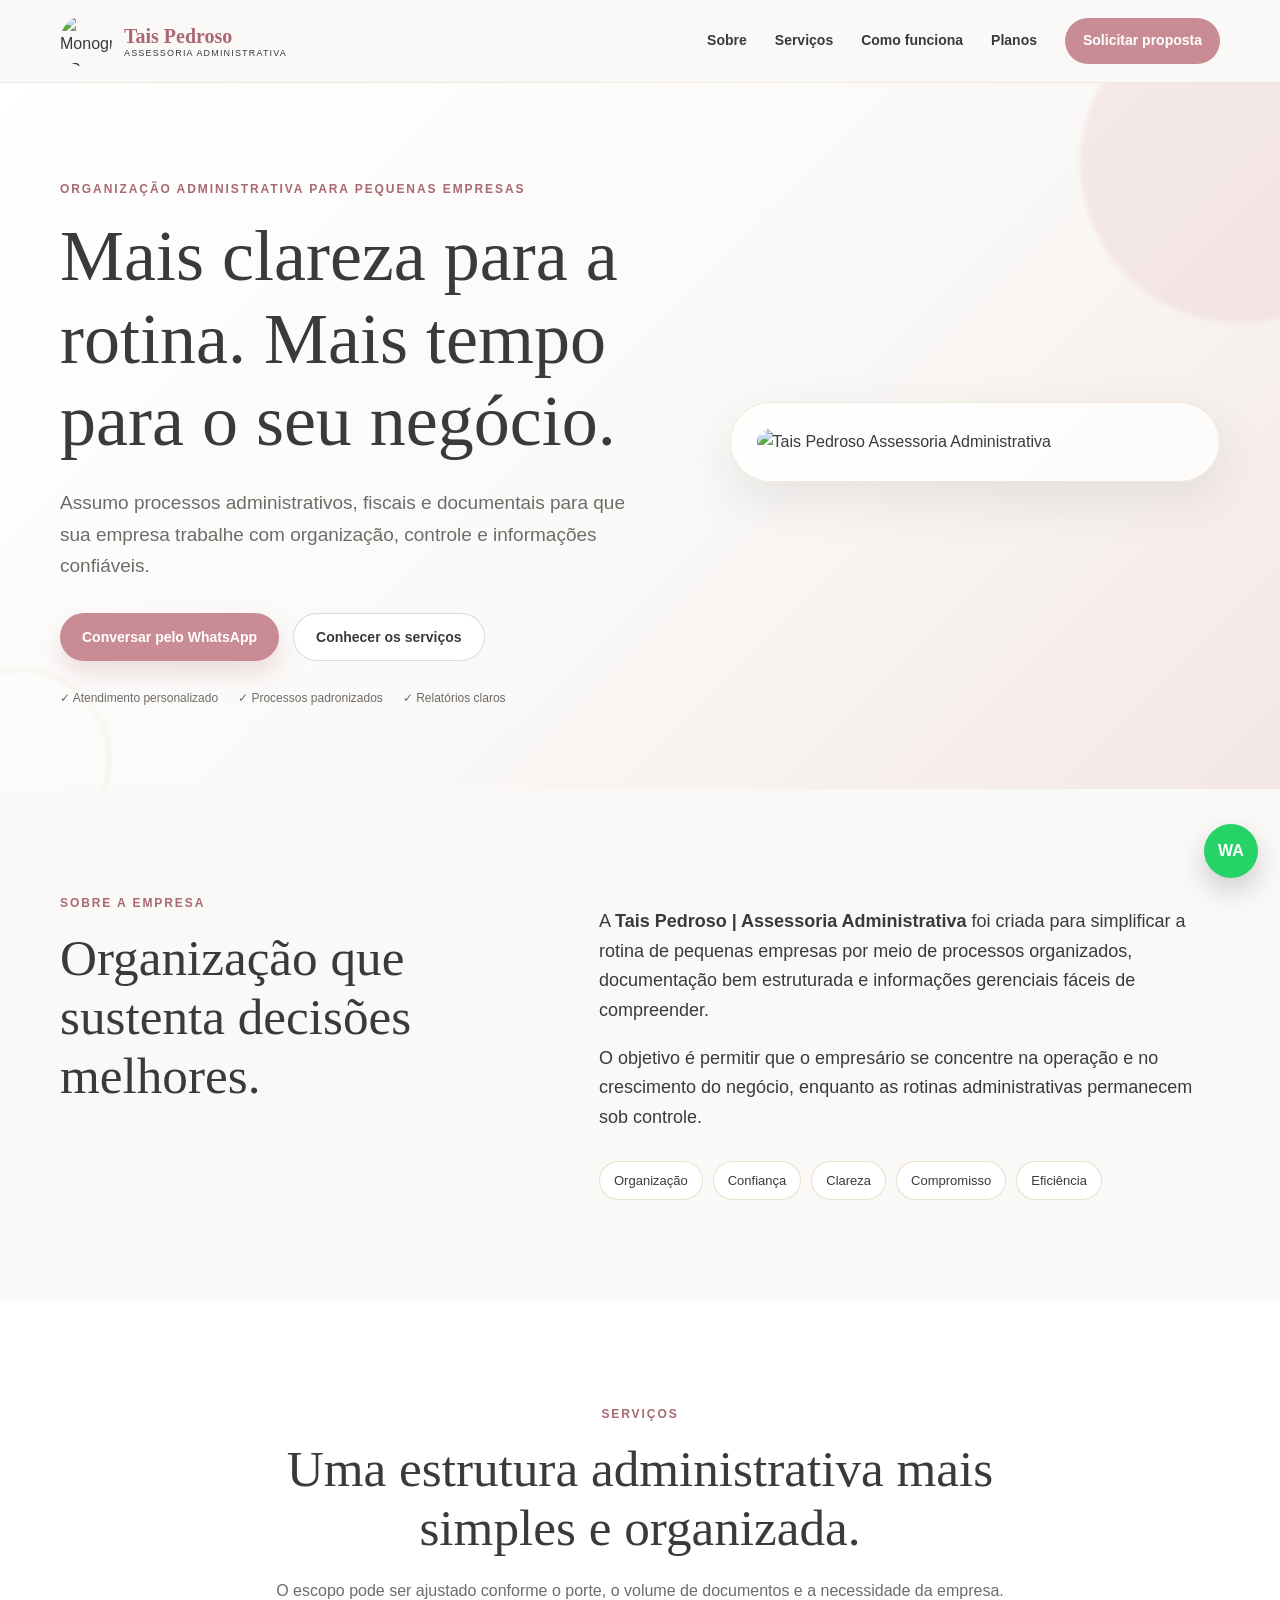
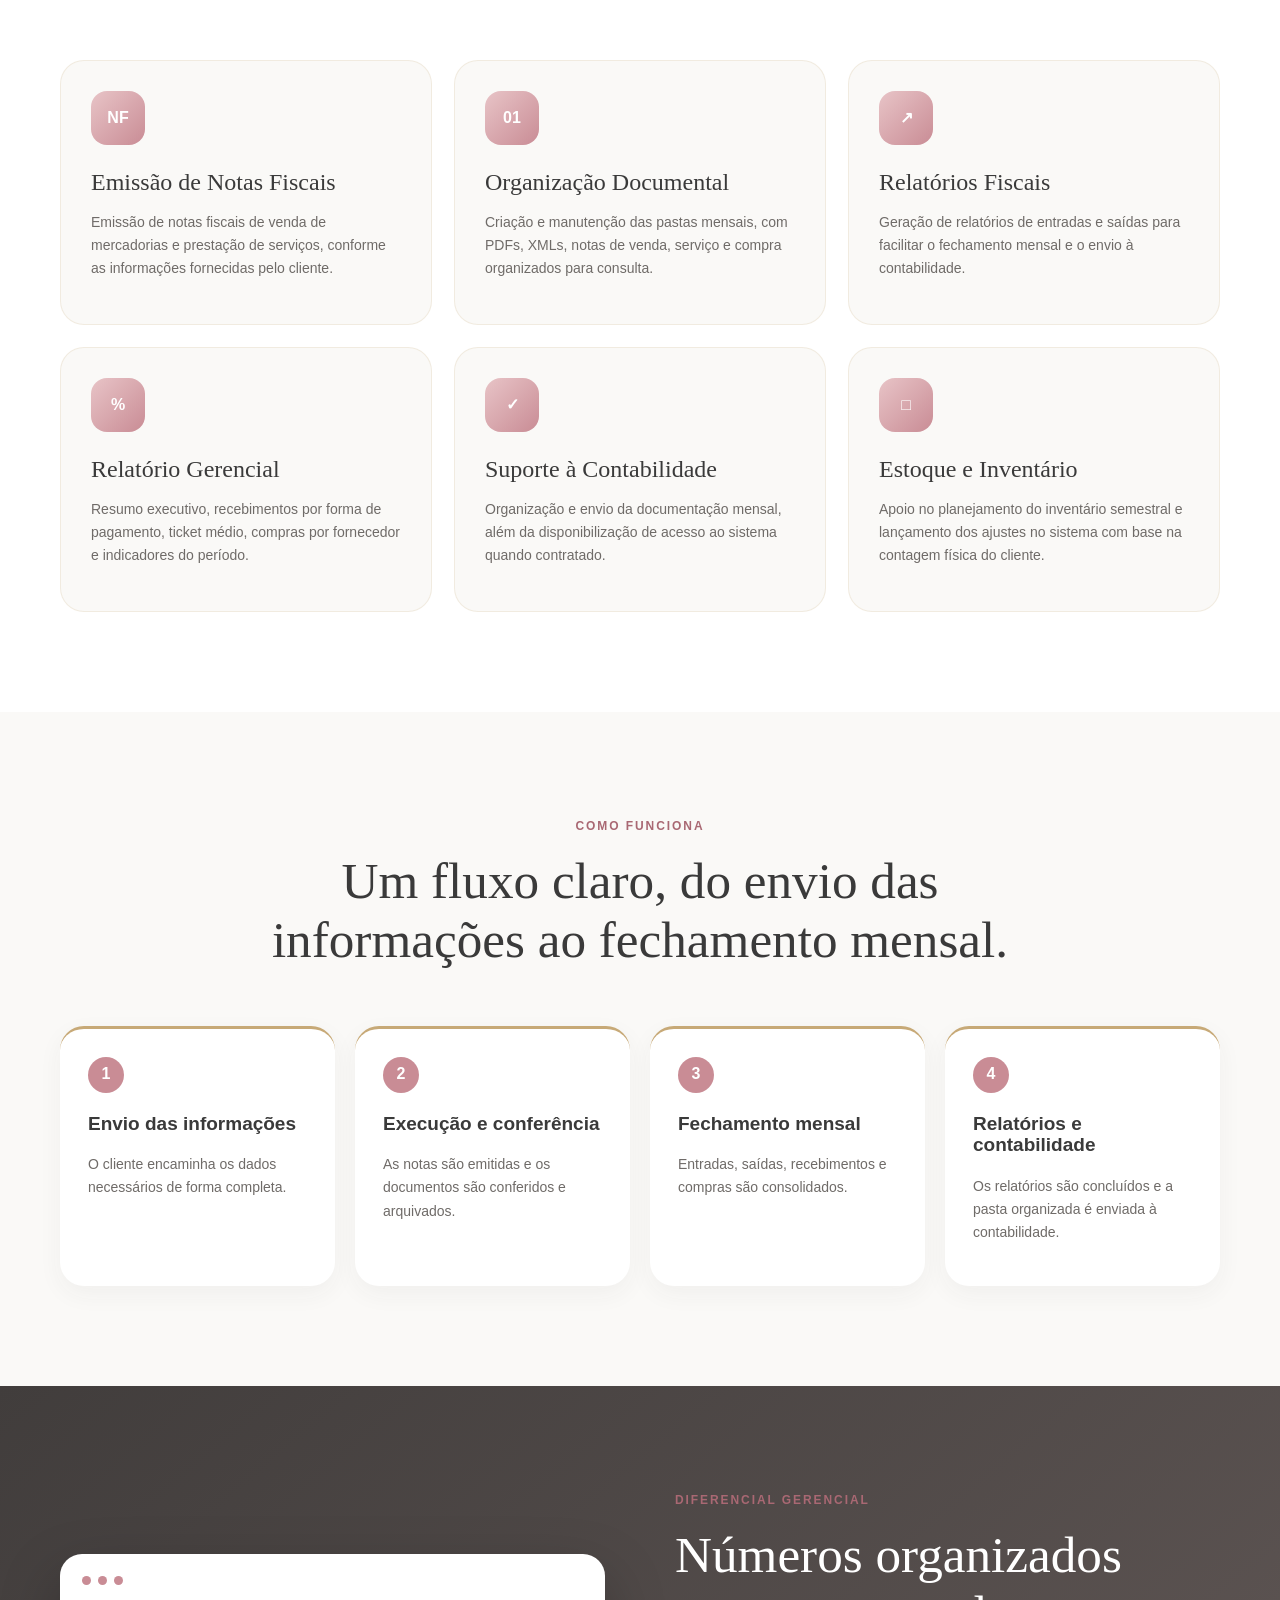
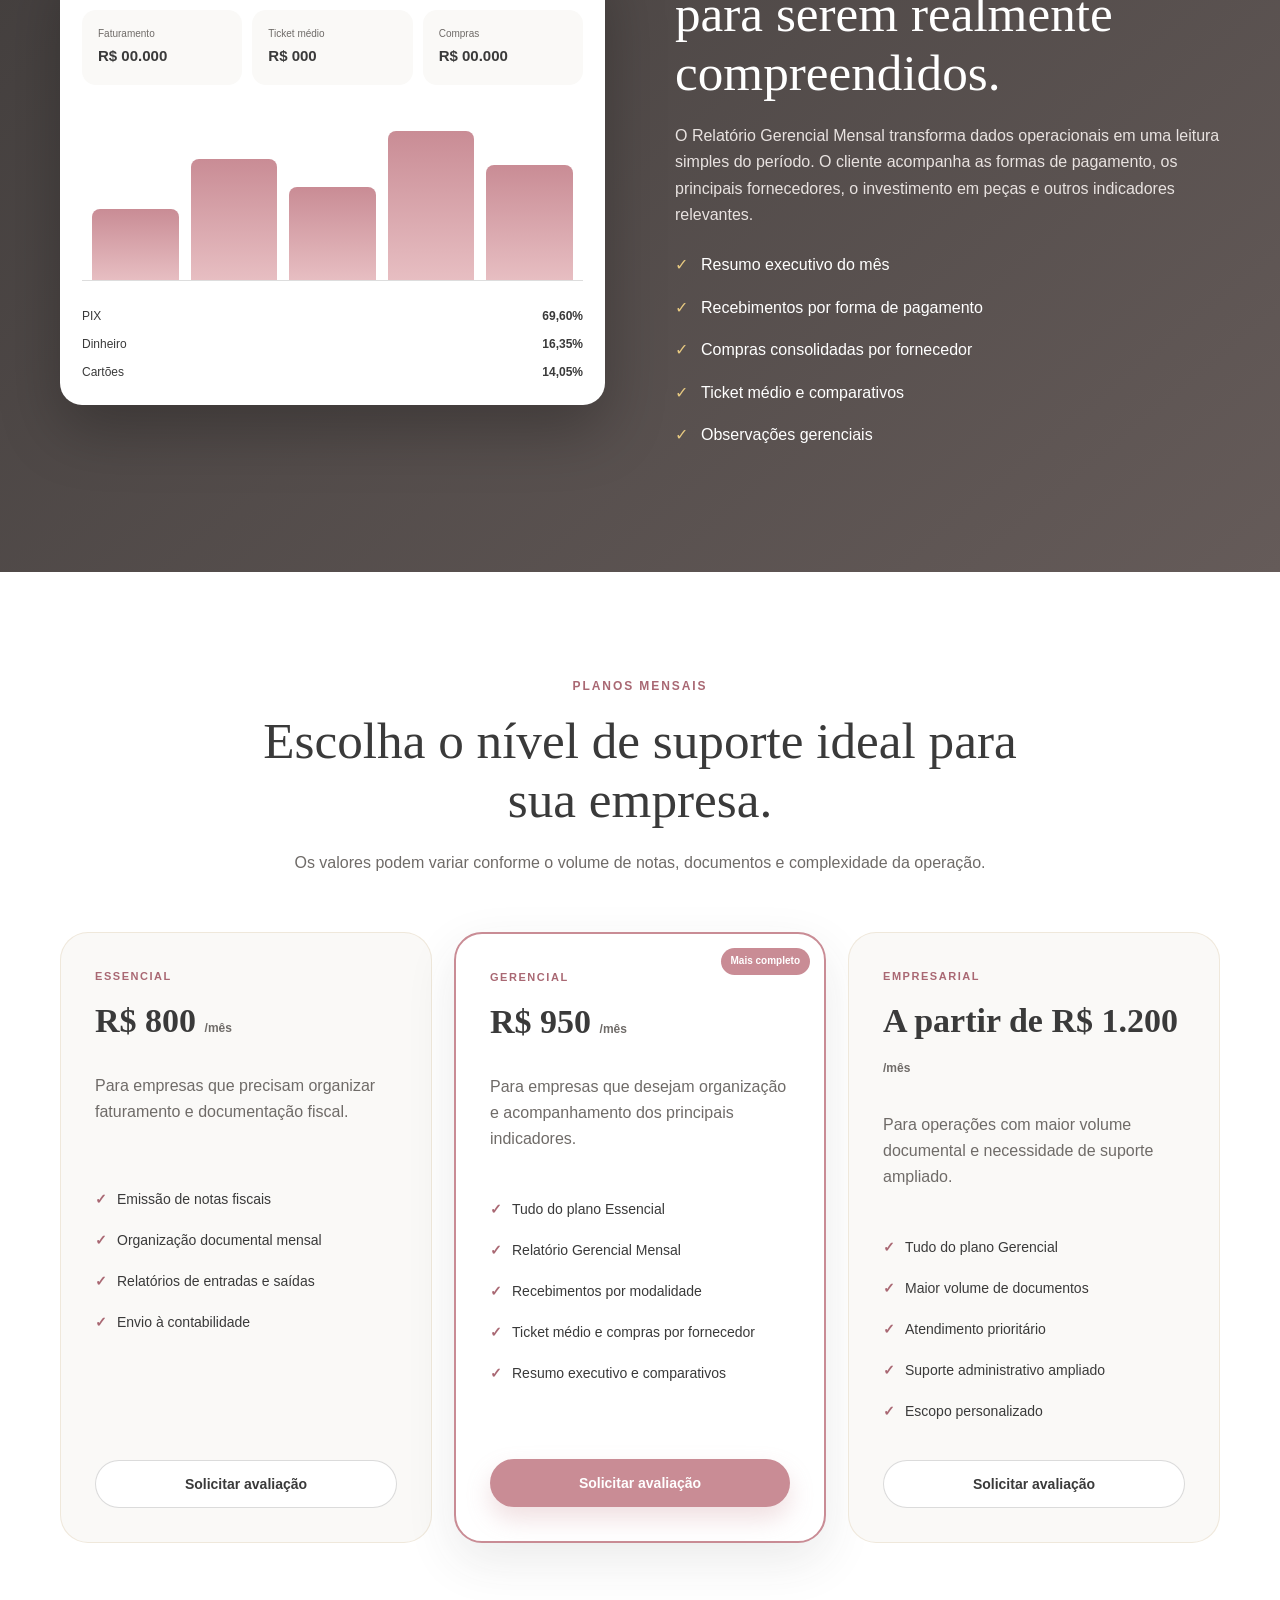
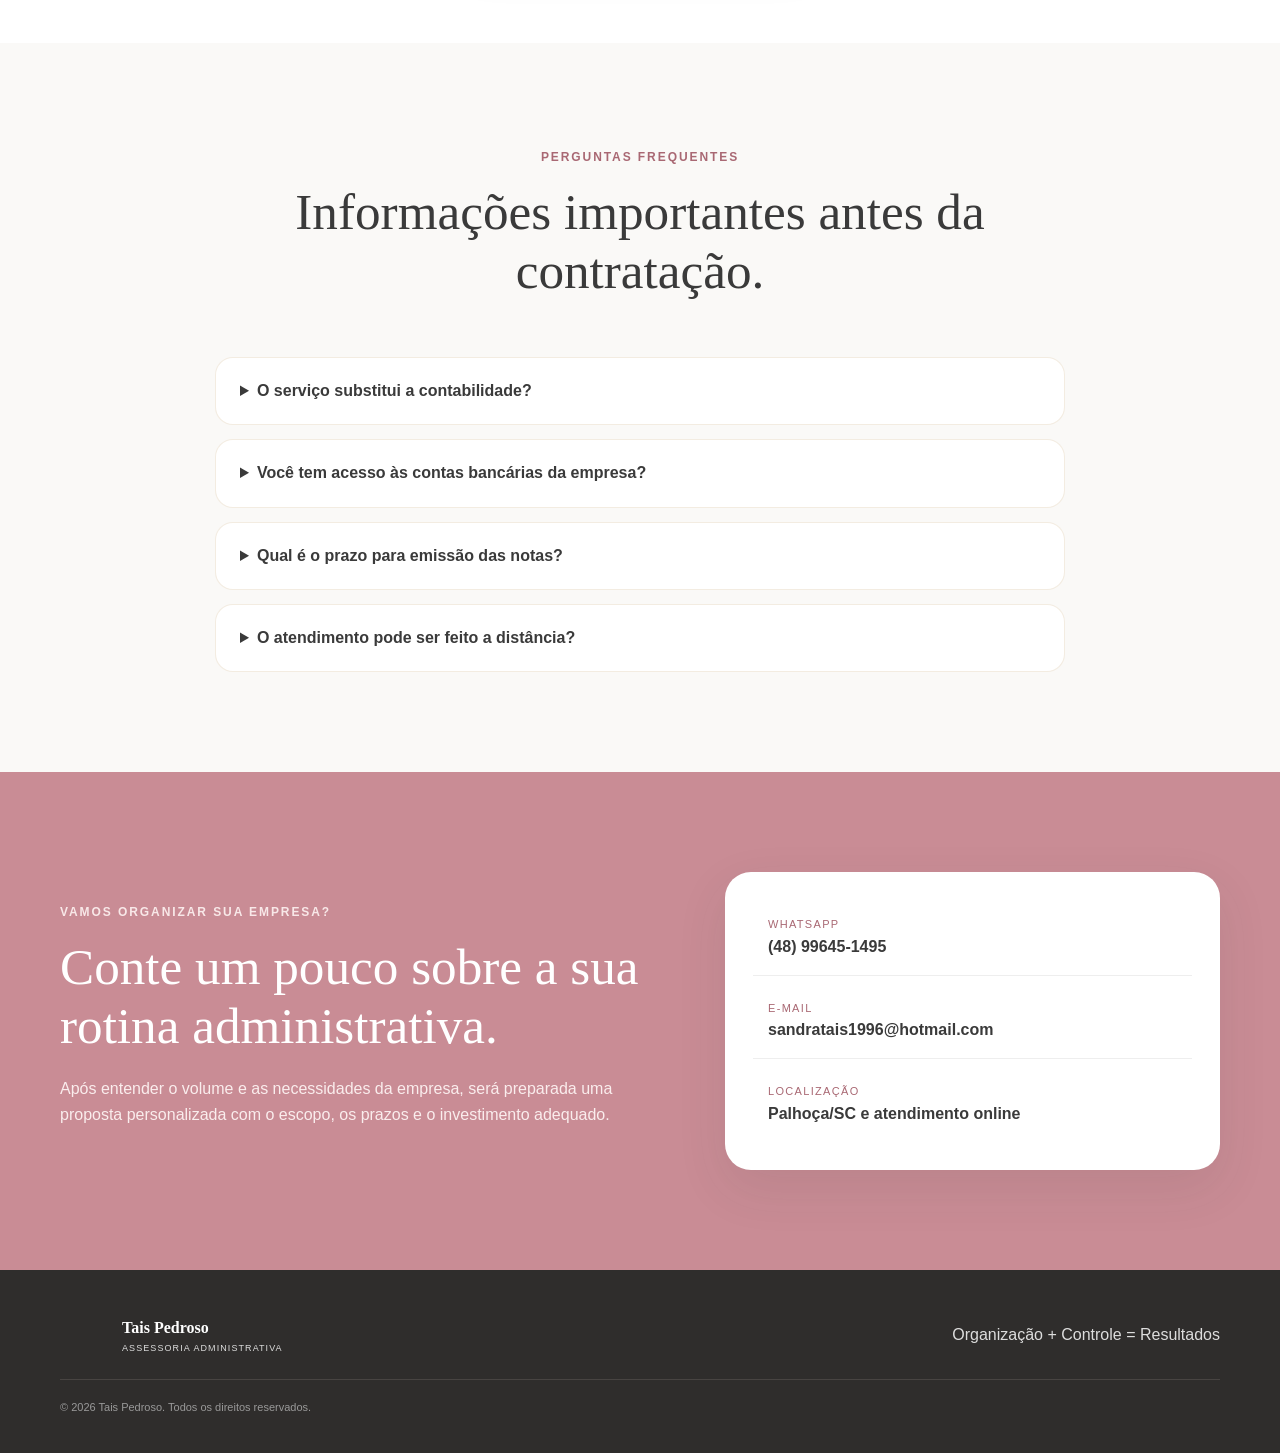
==== index.html @ 23c03b60 "Add files via upload Publicação inicial do site" ====
<!doctype html>
<html lang="pt-BR">
<head>
  <meta charset="utf-8">
  <meta name="viewport" content="width=device-width, initial-scale=1">
  <meta name="description" content="Assessoria administrativa para pequenas empresas: emissão de notas, organização documental, relatórios gerenciais, suporte à contabilidade e inventário.">
  <meta name="theme-color" content="#C98C95">
  <title>Tais Pedroso | Assessoria Administrativa</title>
  <link rel="icon" href="assets/favicon.png">
  <link rel="stylesheet" href="styles.css">
</head>
<body>
  <header class="topbar" id="inicio">
    <div class="container nav-wrap">
      <a class="brand" href="#inicio" aria-label="Página inicial">
        <img src="assets/monograma-tp.png" alt="Monograma TP">
        <span><strong>Tais Pedroso</strong><small>Assessoria Administrativa</small></span>
      </a>

      <button class="menu-btn" aria-label="Abrir menu" aria-expanded="false">
        <span></span><span></span><span></span>
      </button>

      <nav class="nav" aria-label="Navegação principal">
        <a href="#sobre">Sobre</a>
        <a href="#servicos">Serviços</a>
        <a href="#processo">Como funciona</a>
        <a href="#planos">Planos</a>
        <a class="nav-cta" href="#contato">Solicitar proposta</a>
      </nav>
    </div>
  </header>

  <main>
    <section class="hero">
      <div class="hero-orb orb-one"></div>
      <div class="hero-orb orb-two"></div>
      <div class="container hero-grid">
        <div class="hero-copy reveal">
          <span class="eyebrow">Organização administrativa para pequenas empresas</span>
          <h1>Mais clareza para a rotina. Mais tempo para o seu negócio.</h1>
          <p>Assumo processos administrativos, fiscais e documentais para que sua empresa trabalhe com organização, controle e informações confiáveis.</p>
          <div class="hero-actions">
            <a class="btn primary" href="https://wa.me/5548996451495?text=Ol%C3%A1%2C%20Tais!%20Gostaria%20de%20conhecer%20os%20servi%C3%A7os%20de%20assessoria%20administrativa." target="_blank" rel="noopener">Conversar pelo WhatsApp</a>
            <a class="btn secondary" href="#servicos">Conhecer os serviços</a>
          </div>
          <div class="trust-row">
            <span>✓ Atendimento personalizado</span>
            <span>✓ Processos padronizados</span>
            <span>✓ Relatórios claros</span>
          </div>
        </div>

        <div class="hero-card reveal">
          <img src="assets/logo-taispedroso.png" alt="Tais Pedroso Assessoria Administrativa">
        </div>
      </div>
    </section>

    <section class="section" id="sobre">
      <div class="container split">
        <div class="section-heading reveal">
          <span class="eyebrow">Sobre a empresa</span>
          <h2>Organização que sustenta decisões melhores.</h2>
        </div>
        <div class="about-copy reveal">
          <p>A <strong>Tais Pedroso | Assessoria Administrativa</strong> foi criada para simplificar a rotina de pequenas empresas por meio de processos organizados, documentação bem estruturada e informações gerenciais fáceis de compreender.</p>
          <p>O objetivo é permitir que o empresário se concentre na operação e no crescimento do negócio, enquanto as rotinas administrativas permanecem sob controle.</p>
          <div class="values">
            <span>Organização</span><span>Confiança</span><span>Clareza</span><span>Compromisso</span><span>Eficiência</span>
          </div>
        </div>
      </div>
    </section>

    <section class="section soft" id="servicos">
      <div class="container">
        <div class="section-heading centered reveal">
          <span class="eyebrow">Serviços</span>
          <h2>Uma estrutura administrativa mais simples e organizada.</h2>
          <p>O escopo pode ser ajustado conforme o porte, o volume de documentos e a necessidade da empresa.</p>
        </div>

        <div class="service-grid">
          <article class="service-card reveal">
            <div class="icon">NF</div>
            <h3>Emissão de Notas Fiscais</h3>
            <p>Emissão de notas fiscais de venda de mercadorias e prestação de serviços, conforme as informações fornecidas pelo cliente.</p>
          </article>
          <article class="service-card reveal">
            <div class="icon">01</div>
            <h3>Organização Documental</h3>
            <p>Criação e manutenção das pastas mensais, com PDFs, XMLs, notas de venda, serviço e compra organizados para consulta.</p>
          </article>
          <article class="service-card reveal">
            <div class="icon">↗</div>
            <h3>Relatórios Fiscais</h3>
            <p>Geração de relatórios de entradas e saídas para facilitar o fechamento mensal e o envio à contabilidade.</p>
          </article>
          <article class="service-card reveal">
            <div class="icon">%</div>
            <h3>Relatório Gerencial</h3>
            <p>Resumo executivo, recebimentos por forma de pagamento, ticket médio, compras por fornecedor e indicadores do período.</p>
          </article>
          <article class="service-card reveal">
            <div class="icon">✓</div>
            <h3>Suporte à Contabilidade</h3>
            <p>Organização e envio da documentação mensal, além da disponibilização de acesso ao sistema quando contratado.</p>
          </article>
          <article class="service-card reveal">
            <div class="icon">□</div>
            <h3>Estoque e Inventário</h3>
            <p>Apoio no planejamento do inventário semestral e lançamento dos ajustes no sistema com base na contagem física do cliente.</p>
          </article>
        </div>
      </div>
    </section>

    <section class="section" id="processo">
      <div class="container">
        <div class="section-heading centered reveal">
          <span class="eyebrow">Como funciona</span>
          <h2>Um fluxo claro, do envio das informações ao fechamento mensal.</h2>
        </div>
        <div class="timeline">
          <div class="step reveal"><b>1</b><h3>Envio das informações</h3><p>O cliente encaminha os dados necessários de forma completa.</p></div>
          <div class="step reveal"><b>2</b><h3>Execução e conferência</h3><p>As notas são emitidas e os documentos são conferidos e arquivados.</p></div>
          <div class="step reveal"><b>3</b><h3>Fechamento mensal</h3><p>Entradas, saídas, recebimentos e compras são consolidados.</p></div>
          <div class="step reveal"><b>4</b><h3>Relatórios e contabilidade</h3><p>Os relatórios são concluídos e a pasta organizada é enviada à contabilidade.</p></div>
        </div>
      </div>
    </section>

    <section class="section report-section">
      <div class="container report-grid">
        <div class="report-preview reveal">
          <div class="report-window">
            <div class="window-top"><span></span><span></span><span></span></div>
            <div class="metric-row">
              <div><small>Faturamento</small><strong>R$ 00.000</strong></div>
              <div><small>Ticket médio</small><strong>R$ 000</strong></div>
              <div><small>Compras</small><strong>R$ 00.000</strong></div>
            </div>
            <div class="chart">
              <i style="height:42%"></i><i style="height:72%"></i><i style="height:55%"></i><i style="height:88%"></i><i style="height:68%"></i>
            </div>
            <div class="mini-list"><span>PIX</span><b>69,60%</b><span>Dinheiro</span><b>16,35%</b><span>Cartões</span><b>14,05%</b></div>
          </div>
        </div>
        <div class="report-copy reveal">
          <span class="eyebrow">Diferencial gerencial</span>
          <h2>Números organizados para serem realmente compreendidos.</h2>
          <p>O Relatório Gerencial Mensal transforma dados operacionais em uma leitura simples do período. O cliente acompanha as formas de pagamento, os principais fornecedores, o investimento em peças e outros indicadores relevantes.</p>
          <ul class="check-list">
            <li>Resumo executivo do mês</li>
            <li>Recebimentos por forma de pagamento</li>
            <li>Compras consolidadas por fornecedor</li>
            <li>Ticket médio e comparativos</li>
            <li>Observações gerenciais</li>
          </ul>
        </div>
      </div>
    </section>

    <section class="section soft" id="planos">
      <div class="container">
        <div class="section-heading centered reveal">
          <span class="eyebrow">Planos mensais</span>
          <h2>Escolha o nível de suporte ideal para sua empresa.</h2>
          <p>Os valores podem variar conforme o volume de notas, documentos e complexidade da operação.</p>
        </div>
        <div class="pricing-grid">
          <article class="price-card reveal">
            <span class="plan-label">Essencial</span>
            <h3>R$ 800 <small>/mês</small></h3>
            <p>Para empresas que precisam organizar faturamento e documentação fiscal.</p>
            <ul><li>Emissão de notas fiscais</li><li>Organização documental mensal</li><li>Relatórios de entradas e saídas</li><li>Envio à contabilidade</li></ul>
            <a class="btn secondary full" href="#contato">Solicitar avaliação</a>
          </article>

          <article class="price-card featured reveal">
            <span class="badge">Mais completo</span>
            <span class="plan-label">Gerencial</span>
            <h3>R$ 950 <small>/mês</small></h3>
            <p>Para empresas que desejam organização e acompanhamento dos principais indicadores.</p>
            <ul><li>Tudo do plano Essencial</li><li>Relatório Gerencial Mensal</li><li>Recebimentos por modalidade</li><li>Ticket médio e compras por fornecedor</li><li>Resumo executivo e comparativos</li></ul>
            <a class="btn primary full" href="#contato">Solicitar avaliação</a>
          </article>

          <article class="price-card reveal">
            <span class="plan-label">Empresarial</span>
            <h3>A partir de R$ 1.200 <small>/mês</small></h3>
            <p>Para operações com maior volume documental e necessidade de suporte ampliado.</p>
            <ul><li>Tudo do plano Gerencial</li><li>Maior volume de documentos</li><li>Atendimento prioritário</li><li>Suporte administrativo ampliado</li><li>Escopo personalizado</li></ul>
            <a class="btn secondary full" href="#contato">Solicitar avaliação</a>
          </article>
        </div>
      </div>
    </section>

    <section class="section faq">
      <div class="container">
        <div class="section-heading centered reveal">
          <span class="eyebrow">Perguntas frequentes</span>
          <h2>Informações importantes antes da contratação.</h2>
        </div>
        <div class="faq-list">
          <details class="reveal"><summary>O serviço substitui a contabilidade?</summary><p>Não. A assessoria administrativa organiza documentos, executa rotinas contratadas e facilita o envio das informações. A escrituração contábil, fiscal, trabalhista e a orientação tributária continuam sendo atribuições da contabilidade.</p></details>
          <details class="reveal"><summary>Você tem acesso às contas bancárias da empresa?</summary><p>Não. Os serviços apresentados não incluem acesso bancário, realização de pagamentos, movimentações financeiras ou conciliação bancária.</p></details>
          <details class="reveal"><summary>Qual é o prazo para emissão das notas?</summary><p>O prazo padrão é de até 2 dias úteis após o recebimento completo das informações necessárias, salvo condição específica definida na proposta e no contrato.</p></details>
          <details class="reveal"><summary>O atendimento pode ser feito a distância?</summary><p>Sim. O atendimento é realizado principalmente de forma online, permitindo atender empresas de diferentes localidades. Demandas presenciais podem ser avaliadas conforme a região e a necessidade.</p></details>
        </div>
      </div>
    </section>

    <section class="section contact" id="contato">
      <div class="container contact-grid">
        <div class="contact-copy reveal">
          <span class="eyebrow light">Vamos organizar sua empresa?</span>
          <h2>Conte um pouco sobre a sua rotina administrativa.</h2>
          <p>Após entender o volume e as necessidades da empresa, será preparada uma proposta personalizada com o escopo, os prazos e o investimento adequado.</p>
        </div>
        <div class="contact-card reveal">
          <a href="https://wa.me/5548996451495?text=Ol%C3%A1%2C%20Tais!%20Gostaria%20de%20solicitar%20uma%20proposta%20de%20assessoria%20administrativa." target="_blank" rel="noopener"><span>WhatsApp</span><strong>(48) 99645-1495</strong></a>
          <a href="mailto:sandratais1996@hotmail.com?subject=Solicita%C3%A7%C3%A3o%20de%20proposta%20comercial"><span>E-mail</span><strong>sandratais1996@hotmail.com</strong></a>
          <div><span>Localização</span><strong>Palhoça/SC e atendimento online</strong></div>
        </div>
      </div>
    </section>
  </main>

  <footer>
    <div class="container footer-grid">
      <div class="footer-brand"><img src="assets/monograma-tp.png" alt=""><div><strong>Tais Pedroso</strong><small>Assessoria Administrativa</small></div></div>
      <p>Organização + Controle = Resultados</p>
      <p class="copyright">© <span id="year"></span> Tais Pedroso. Todos os direitos reservados.</p>
    </div>
  </footer>

  <a class="whatsapp-float" href="https://wa.me/5548996451495?text=Ol%C3%A1%2C%20Tais!%20Gostaria%20de%20conhecer%20seus%20servi%C3%A7os." aria-label="Conversar no WhatsApp" target="_blank" rel="noopener">WA</a>
  <script src="script.js"></script>
</body>
</html>
---- styles.css ----
:root{
  --rose:#C98C95;
  --rose-dark:#a96873;
  --gold:#C7A977;
  --off:#FAF9F7;
  --warm:#6F6B68;
  --graphite:#3A3A3A;
  --white:#ffffff;
  --shadow:0 18px 50px rgba(58,58,58,.10);
  --radius:24px;
}
*{box-sizing:border-box}
html{scroll-behavior:smooth}
body{margin:0;font-family:"Segoe UI",Arial,sans-serif;color:var(--graphite);background:var(--off);line-height:1.65}
a{color:inherit;text-decoration:none}
img{max-width:100%;display:block}
.container{width:min(1160px,calc(100% - 40px));margin-inline:auto}
.topbar{position:sticky;top:0;z-index:50;background:rgba(250,249,247,.92);backdrop-filter:blur(14px);border-bottom:1px solid rgba(199,169,119,.22)}
.nav-wrap{height:82px;display:flex;align-items:center;justify-content:space-between;gap:24px}
.brand{display:flex;align-items:center;gap:12px}
.brand img{width:52px;height:52px;border-radius:50%}
.brand span{display:flex;flex-direction:column;line-height:1.2}
.brand strong{font-family:Georgia,serif;font-size:20px;color:var(--rose-dark)}
.brand small{text-transform:uppercase;letter-spacing:.13em;font-size:9px}
.nav{display:flex;align-items:center;gap:28px;font-size:14px;font-weight:600}
.nav a:not(.nav-cta):hover{color:var(--rose-dark)}
.nav-cta{background:var(--rose);color:#fff;padding:11px 18px;border-radius:999px}
.menu-btn{display:none;border:0;background:none;padding:8px}
.menu-btn span{display:block;width:24px;height:2px;background:var(--graphite);margin:5px}

.hero{position:relative;overflow:hidden;padding:92px 0 80px;background:linear-gradient(135deg,#fff 0%,var(--off) 55%,#f3e7e6 100%)}
.hero-grid{display:grid;grid-template-columns:1.1fr .9fr;align-items:center;gap:70px}
.hero-copy{position:relative;z-index:2}
.eyebrow{display:inline-block;text-transform:uppercase;letter-spacing:.16em;font-size:12px;font-weight:700;color:var(--rose-dark);margin-bottom:15px}
.eyebrow.light{color:#f8e8e8}
h1,h2,h3{line-height:1.15;margin-top:0}
h1,h2{font-family:Georgia,serif}
h1{font-size:clamp(42px,6vw,72px);font-weight:500;margin-bottom:24px}
h2{font-size:clamp(34px,4vw,52px);font-weight:500;margin-bottom:20px}
.hero-copy>p{font-size:19px;color:var(--warm);max-width:680px}
.hero-actions{display:flex;gap:14px;flex-wrap:wrap;margin-top:32px}
.btn{display:inline-flex;justify-content:center;align-items:center;min-height:48px;padding:0 22px;border-radius:999px;font-weight:700;font-size:14px;transition:.25s ease}
.btn:hover{transform:translateY(-2px)}
.btn.primary{background:var(--rose);color:#fff;box-shadow:0 12px 25px rgba(201,140,149,.28)}
.btn.secondary{border:1px solid rgba(58,58,58,.18);background:#fff}
.btn.full{width:100%}
.trust-row{display:flex;gap:20px;flex-wrap:wrap;margin-top:28px;font-size:12px;color:var(--warm)}
.hero-card{background:rgba(255,255,255,.78);padding:26px;border:1px solid rgba(199,169,119,.25);border-radius:40px;box-shadow:var(--shadow);transform:rotate(1.5deg)}
.hero-card img{border-radius:28px}
.hero-orb{position:absolute;border-radius:50%;filter:blur(2px);opacity:.4}
.orb-one{width:320px;height:320px;background:#eed2d4;right:-120px;top:-80px}
.orb-two{width:180px;height:180px;border:1px solid var(--gold);left:-70px;bottom:-60px}

.section{padding:100px 0}
.section.soft{background:#fff}
.split{display:grid;grid-template-columns:.85fr 1.15fr;gap:80px}
.section-heading.centered{text-align:center;max-width:760px;margin:0 auto 56px}
.section-heading p{color:var(--warm)}
.about-copy{font-size:18px}
.values{display:flex;flex-wrap:wrap;gap:10px;margin-top:28px}
.values span{background:#fff;border:1px solid rgba(199,169,119,.35);padding:8px 14px;border-radius:999px;font-size:13px}

.service-grid{display:grid;grid-template-columns:repeat(3,1fr);gap:22px}
.service-card{background:var(--off);border:1px solid rgba(199,169,119,.18);padding:30px;border-radius:var(--radius);transition:.25s}
.service-card:hover{transform:translateY(-5px);box-shadow:var(--shadow)}
.icon{width:54px;height:54px;border-radius:16px;background:linear-gradient(135deg,#e8c4c7,var(--rose));display:grid;place-items:center;color:#fff;font-weight:800;margin-bottom:24px}
.service-card h3{font-family:Georgia,serif;font-size:24px;font-weight:500;margin-bottom:12px}
.service-card p{color:var(--warm);font-size:14px}

.timeline{display:grid;grid-template-columns:repeat(4,1fr);gap:20px;counter-reset:step}
.step{background:#fff;border-radius:var(--radius);padding:28px;border-top:3px solid var(--gold);box-shadow:0 8px 25px rgba(58,58,58,.05)}
.step b{width:36px;height:36px;border-radius:50%;display:grid;place-items:center;background:var(--rose);color:#fff;margin-bottom:20px}
.step h3{font-size:19px}
.step p{color:var(--warm);font-size:14px}

.report-section{background:linear-gradient(140deg,#413d3c,#655b59);color:#fff}
.report-grid{display:grid;grid-template-columns:1fr 1fr;gap:70px;align-items:center}
.report-window{background:#fff;color:var(--graphite);padding:22px;border-radius:22px;box-shadow:0 25px 60px rgba(0,0,0,.25)}
.window-top{display:flex;gap:7px;margin-bottom:25px}.window-top span{width:9px;height:9px;border-radius:50%;background:var(--rose)}
.metric-row{display:grid;grid-template-columns:repeat(3,1fr);gap:10px}.metric-row div{background:var(--off);padding:16px;border-radius:14px}.metric-row small{display:block;color:var(--warm);font-size:10px}.metric-row strong{font-size:15px}
.chart{height:170px;margin:26px 0;display:flex;align-items:end;gap:12px;padding:0 10px;border-bottom:1px solid #ddd}
.chart i{flex:1;background:linear-gradient(var(--rose),#e7bec2);border-radius:8px 8px 0 0}
.mini-list{display:grid;grid-template-columns:1fr auto;gap:8px;font-size:12px}
.report-copy p{color:#e8e2e0}
.check-list{list-style:none;padding:0}.check-list li{padding:8px 0 8px 26px;position:relative}.check-list li:before{content:"✓";position:absolute;left:0;color:#e7c981}

.pricing-grid{display:grid;grid-template-columns:repeat(3,1fr);gap:22px;align-items:stretch}
.price-card{position:relative;background:var(--off);border:1px solid rgba(199,169,119,.22);border-radius:28px;padding:34px;display:flex;flex-direction:column}
.price-card.featured{background:#fff;border:2px solid var(--rose);transform:translateY(-12px);box-shadow:var(--shadow)}
.badge{position:absolute;top:14px;right:14px;background:var(--rose);color:#fff;border-radius:999px;padding:5px 10px;font-size:10px;font-weight:700}
.plan-label{text-transform:uppercase;letter-spacing:.14em;font-size:11px;color:var(--rose-dark);font-weight:800}
.price-card h3{font-family:Georgia,serif;font-size:34px;margin:16px 0}.price-card h3 small{font-family:"Segoe UI",sans-serif;font-size:12px;color:var(--warm)}
.price-card>p{color:var(--warm);min-height:70px}
.price-card ul{list-style:none;padding:0;margin:20px 0 28px;flex:1}.price-card li{padding:9px 0 9px 22px;position:relative;font-size:14px}.price-card li:before{content:"✓";position:absolute;left:0;color:var(--rose-dark);font-weight:800}

.faq-list{max-width:850px;margin:auto;display:grid;gap:14px}
details{background:#fff;border:1px solid rgba(199,169,119,.22);border-radius:18px;padding:20px 24px}
summary{cursor:pointer;font-weight:700}
details p{color:var(--warm);margin-bottom:0}

.contact{background:var(--rose);color:#fff}
.contact-grid{display:grid;grid-template-columns:1.1fr .9fr;gap:60px;align-items:center}
.contact-copy p{color:#faeded}
.contact-card{background:#fff;color:var(--graphite);border-radius:26px;padding:28px;display:grid;gap:8px;box-shadow:var(--shadow)}
.contact-card a,.contact-card div{padding:15px;border-bottom:1px solid #eee;display:flex;flex-direction:column}
.contact-card a:last-child,.contact-card div:last-child{border-bottom:0}
.contact-card span{font-size:11px;text-transform:uppercase;letter-spacing:.12em;color:var(--rose-dark)}
.contact-card strong{font-size:16px;word-break:break-word}

footer{background:#2f2d2c;color:#ddd;padding:36px 0}
.footer-grid{display:grid;grid-template-columns:1fr auto;align-items:center;gap:15px}
.footer-brand{display:flex;align-items:center;gap:12px}.footer-brand img{width:50px;border-radius:50%}.footer-brand div{display:flex;flex-direction:column}.footer-brand strong{font-family:Georgia,serif;color:#fff}.footer-brand small{font-size:9px;letter-spacing:.12em;text-transform:uppercase}
.copyright{grid-column:1/-1;font-size:11px;color:#999;border-top:1px solid #484442;padding-top:18px;margin:0}

.whatsapp-float{position:fixed;right:22px;bottom:22px;width:54px;height:54px;border-radius:50%;display:grid;place-items:center;background:#25D366;color:#fff;font-weight:800;box-shadow:0 12px 28px rgba(0,0,0,.18);z-index:40}
.reveal{opacity:0;transform:translateY(20px);transition:opacity .65s ease,transform .65s ease}
.reveal.visible{opacity:1;transform:none}

@media(max-width:900px){
 .menu-btn{display:block}.nav{display:none;position:absolute;top:82px;left:0;right:0;background:var(--off);padding:20px;flex-direction:column;border-bottom:1px solid #ddd}.nav.open{display:flex}
 .hero-grid,.split,.report-grid,.contact-grid{grid-template-columns:1fr}
 .hero{padding-top:60px}.hero-card{max-width:620px;margin:auto}
 .service-grid,.pricing-grid{grid-template-columns:1fr 1fr}
 .timeline{grid-template-columns:1fr 1fr}
 .price-card.featured{transform:none}
}
@media(max-width:620px){
 .container{width:min(100% - 28px,1160px)}
 .section{padding:74px 0}
 .brand span{display:none}
 .hero-grid{gap:40px}
 h1{font-size:43px}
 .service-grid,.pricing-grid,.timeline{grid-template-columns:1fr}
 .metric-row{grid-template-columns:1fr}
 .chart{height:130px}
 .footer-grid{grid-template-columns:1fr;text-align:center}
 .footer-brand{justify-content:center}
 .trust-row{display:grid}
}
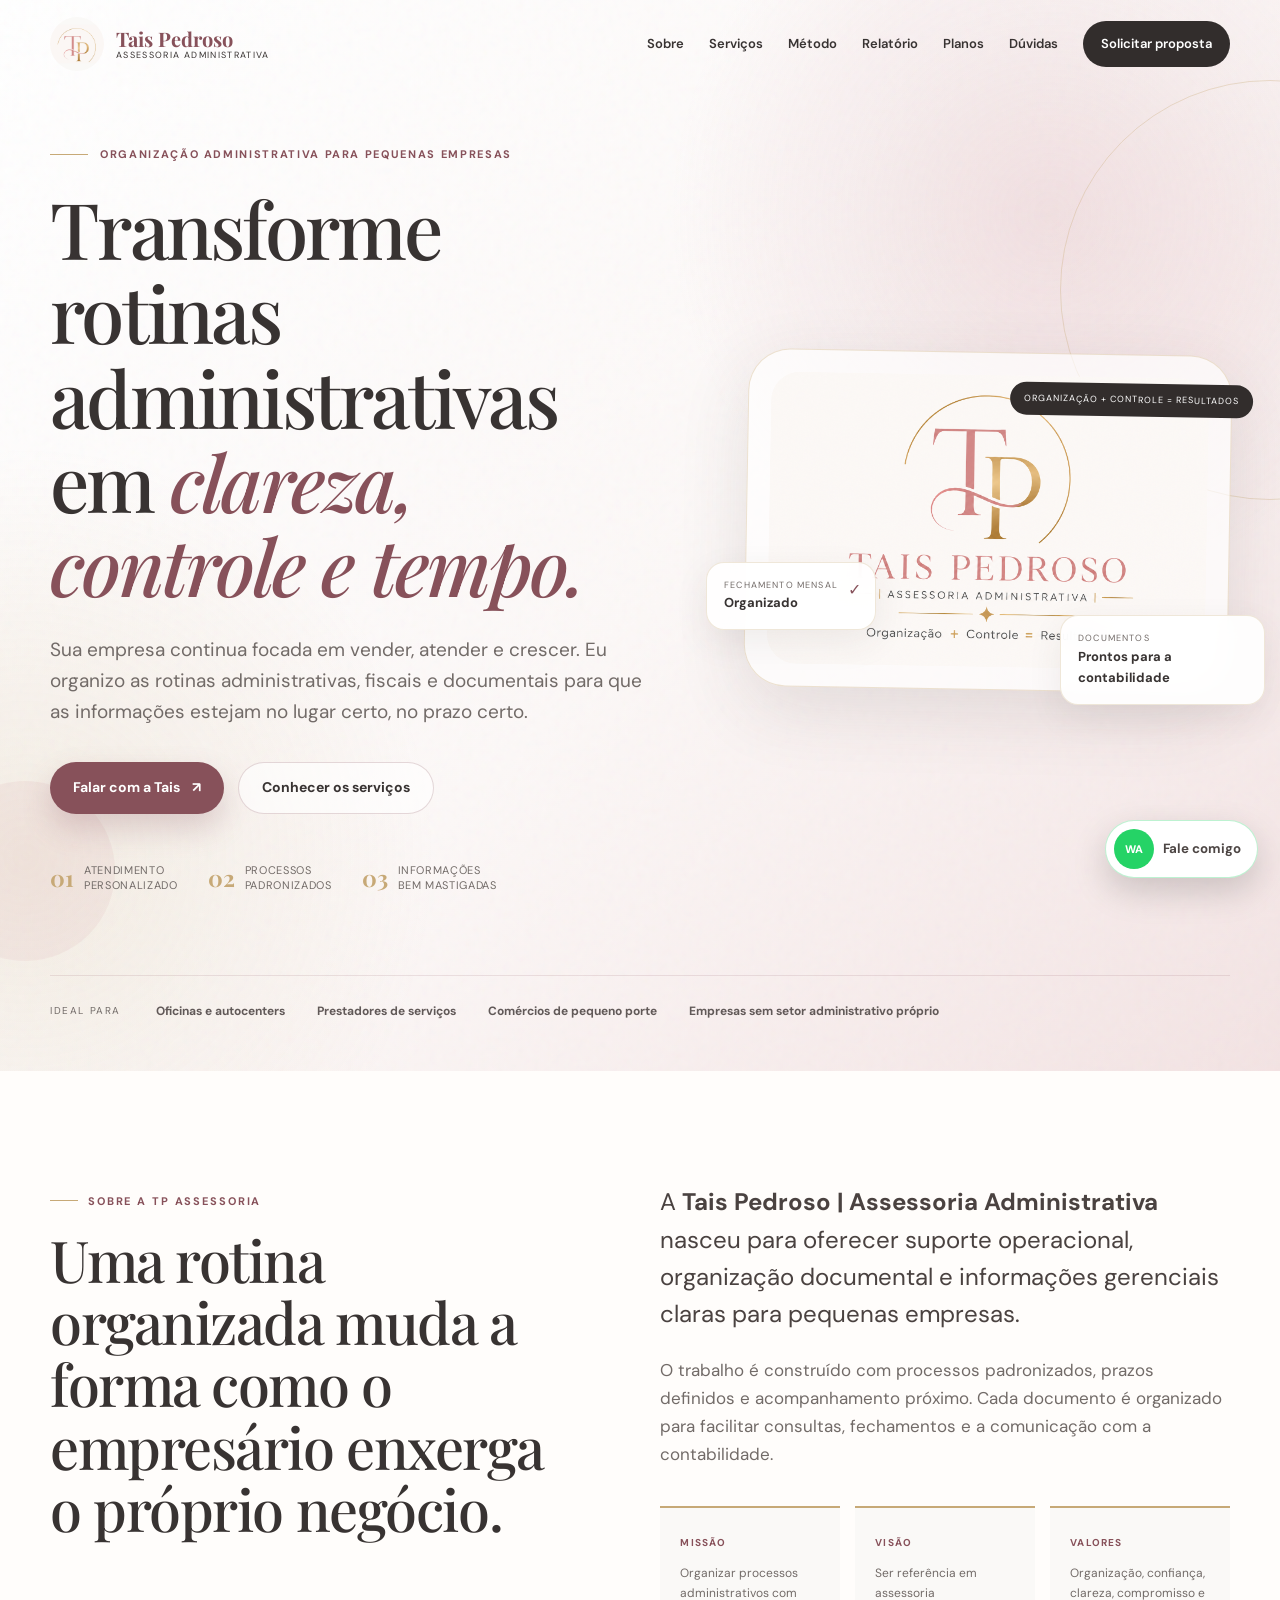
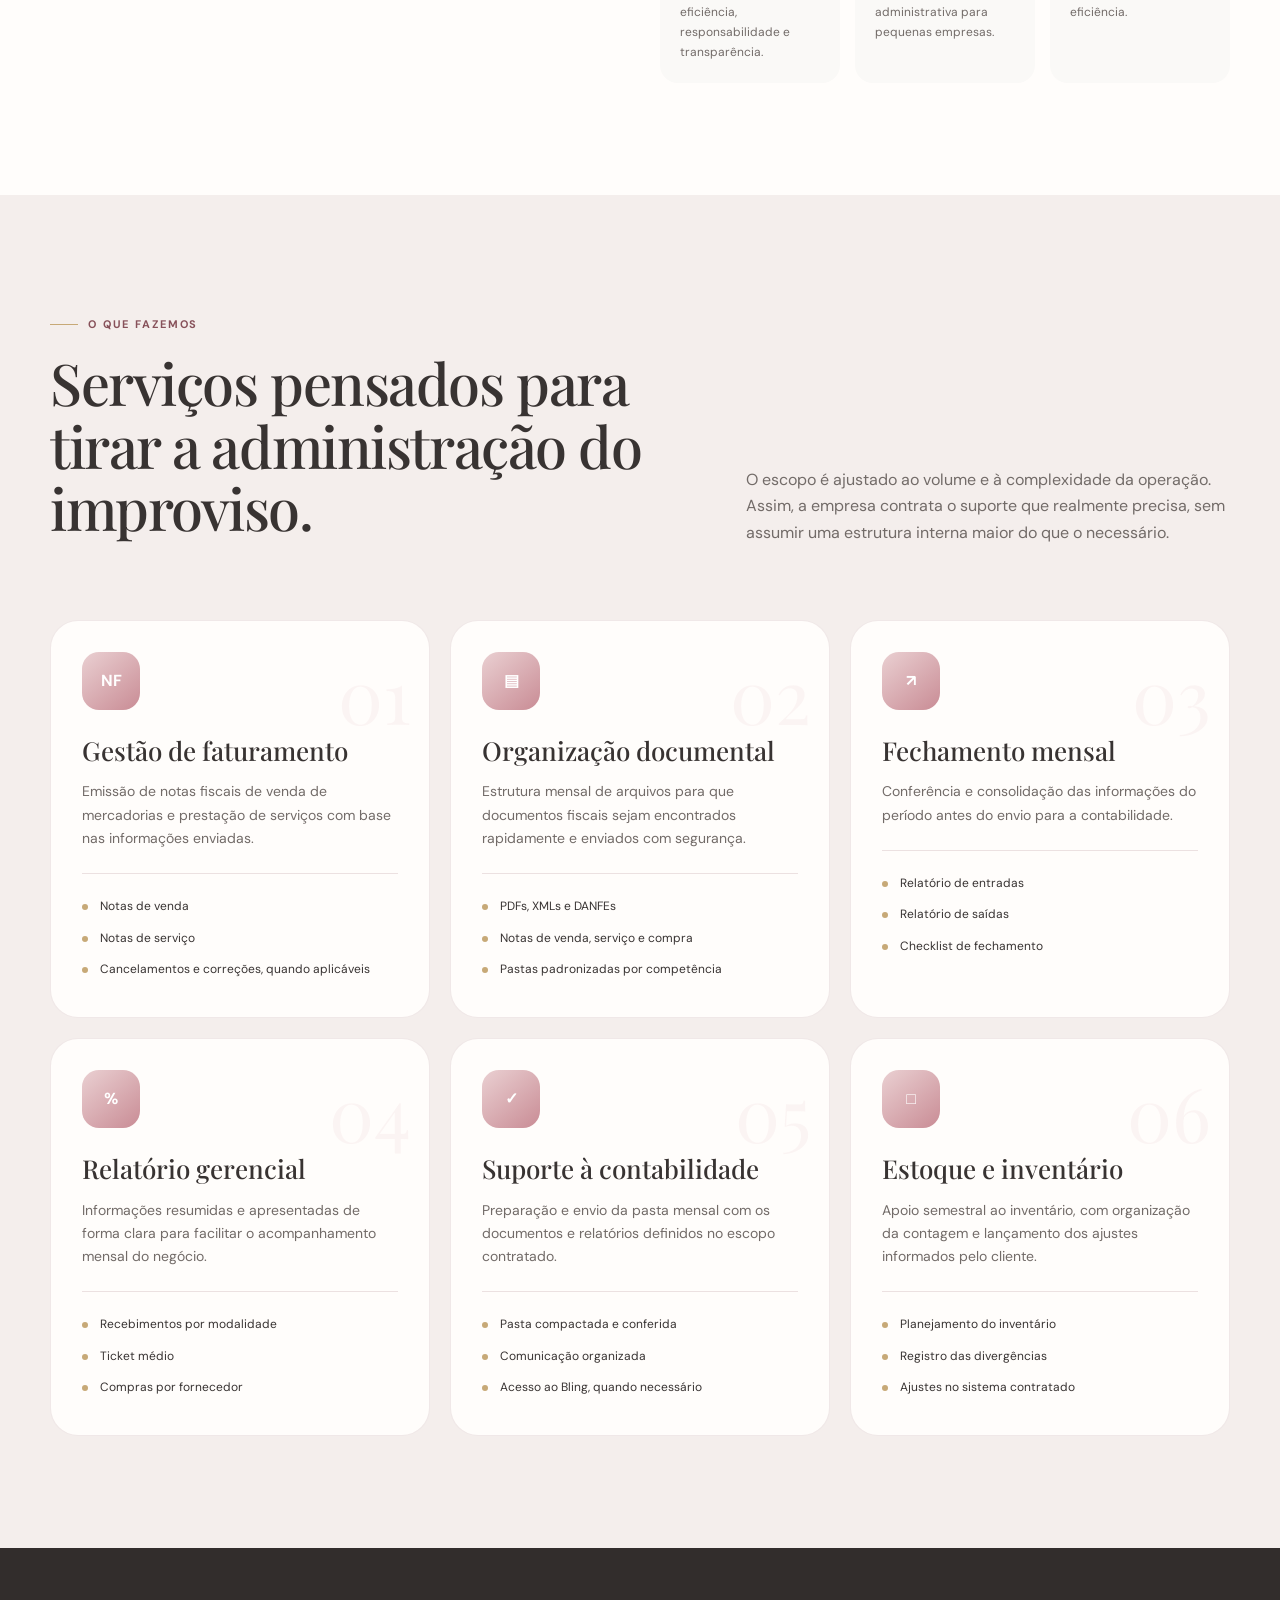
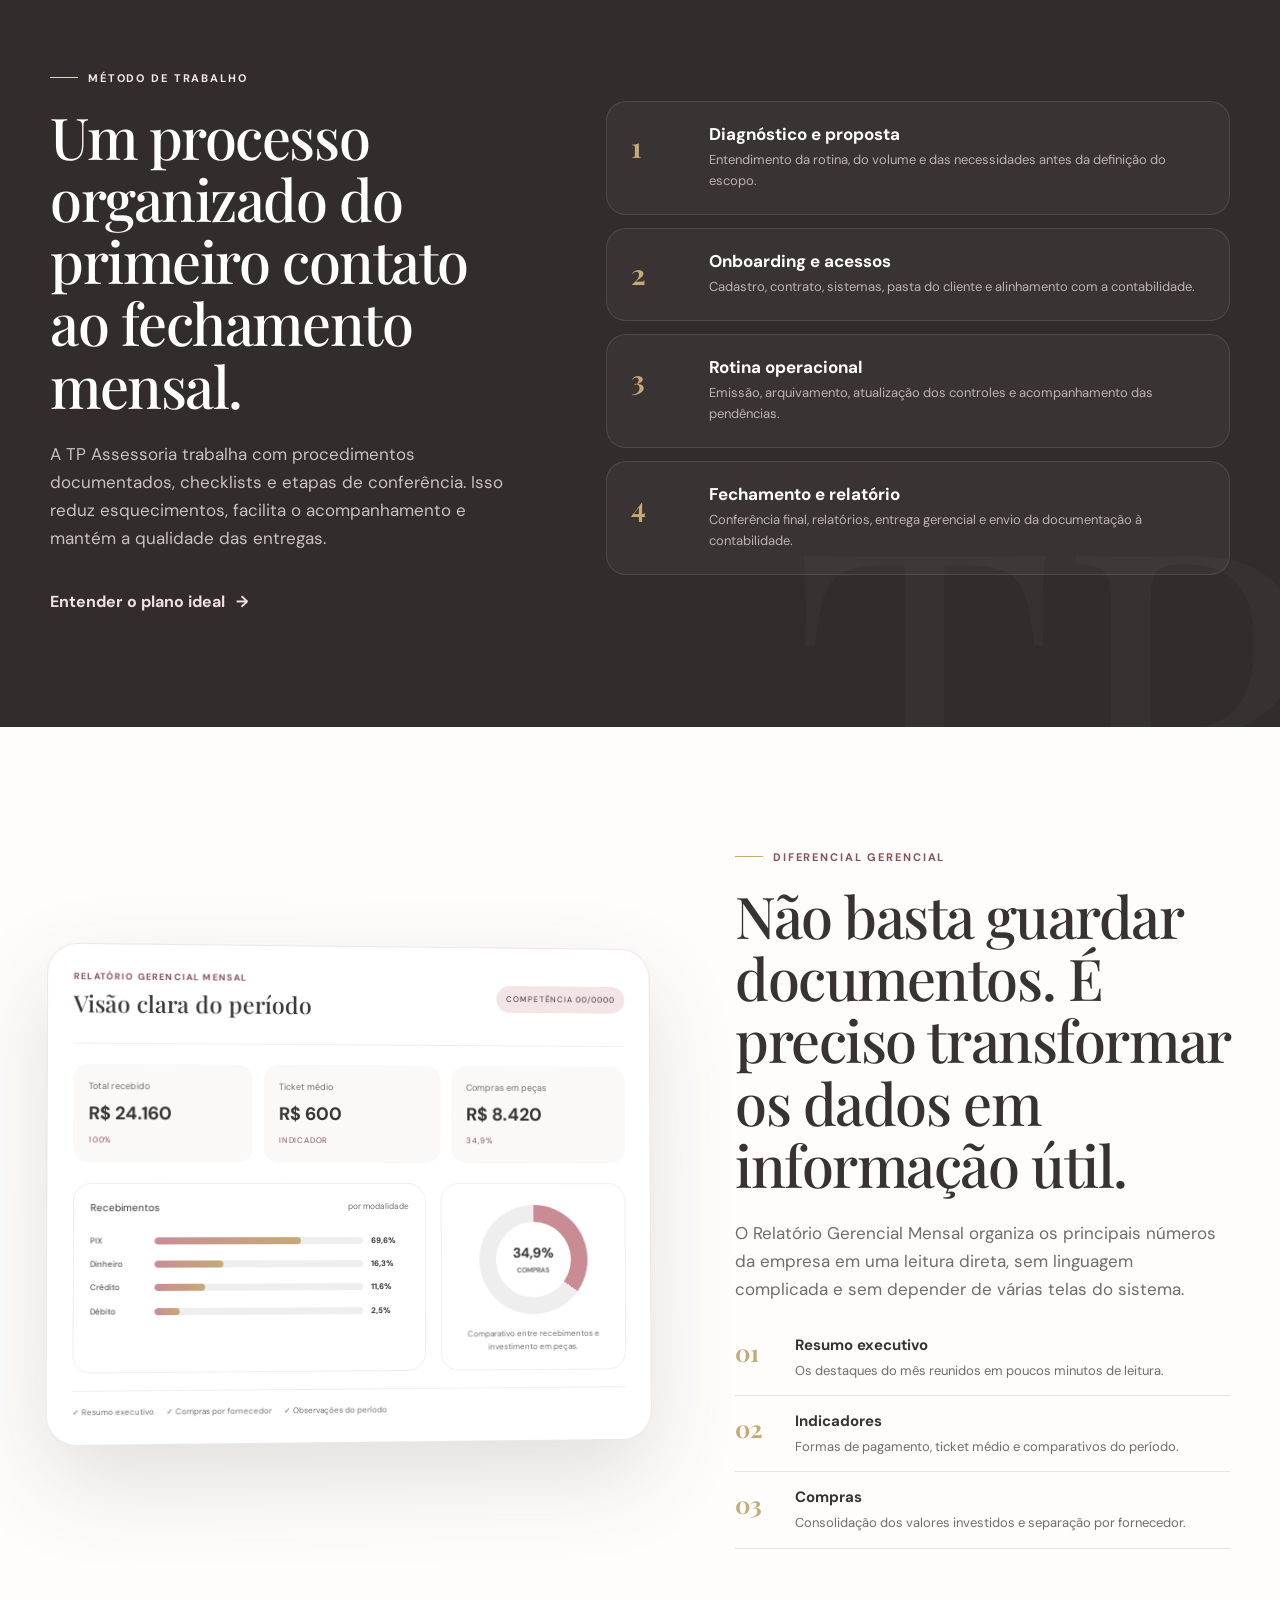
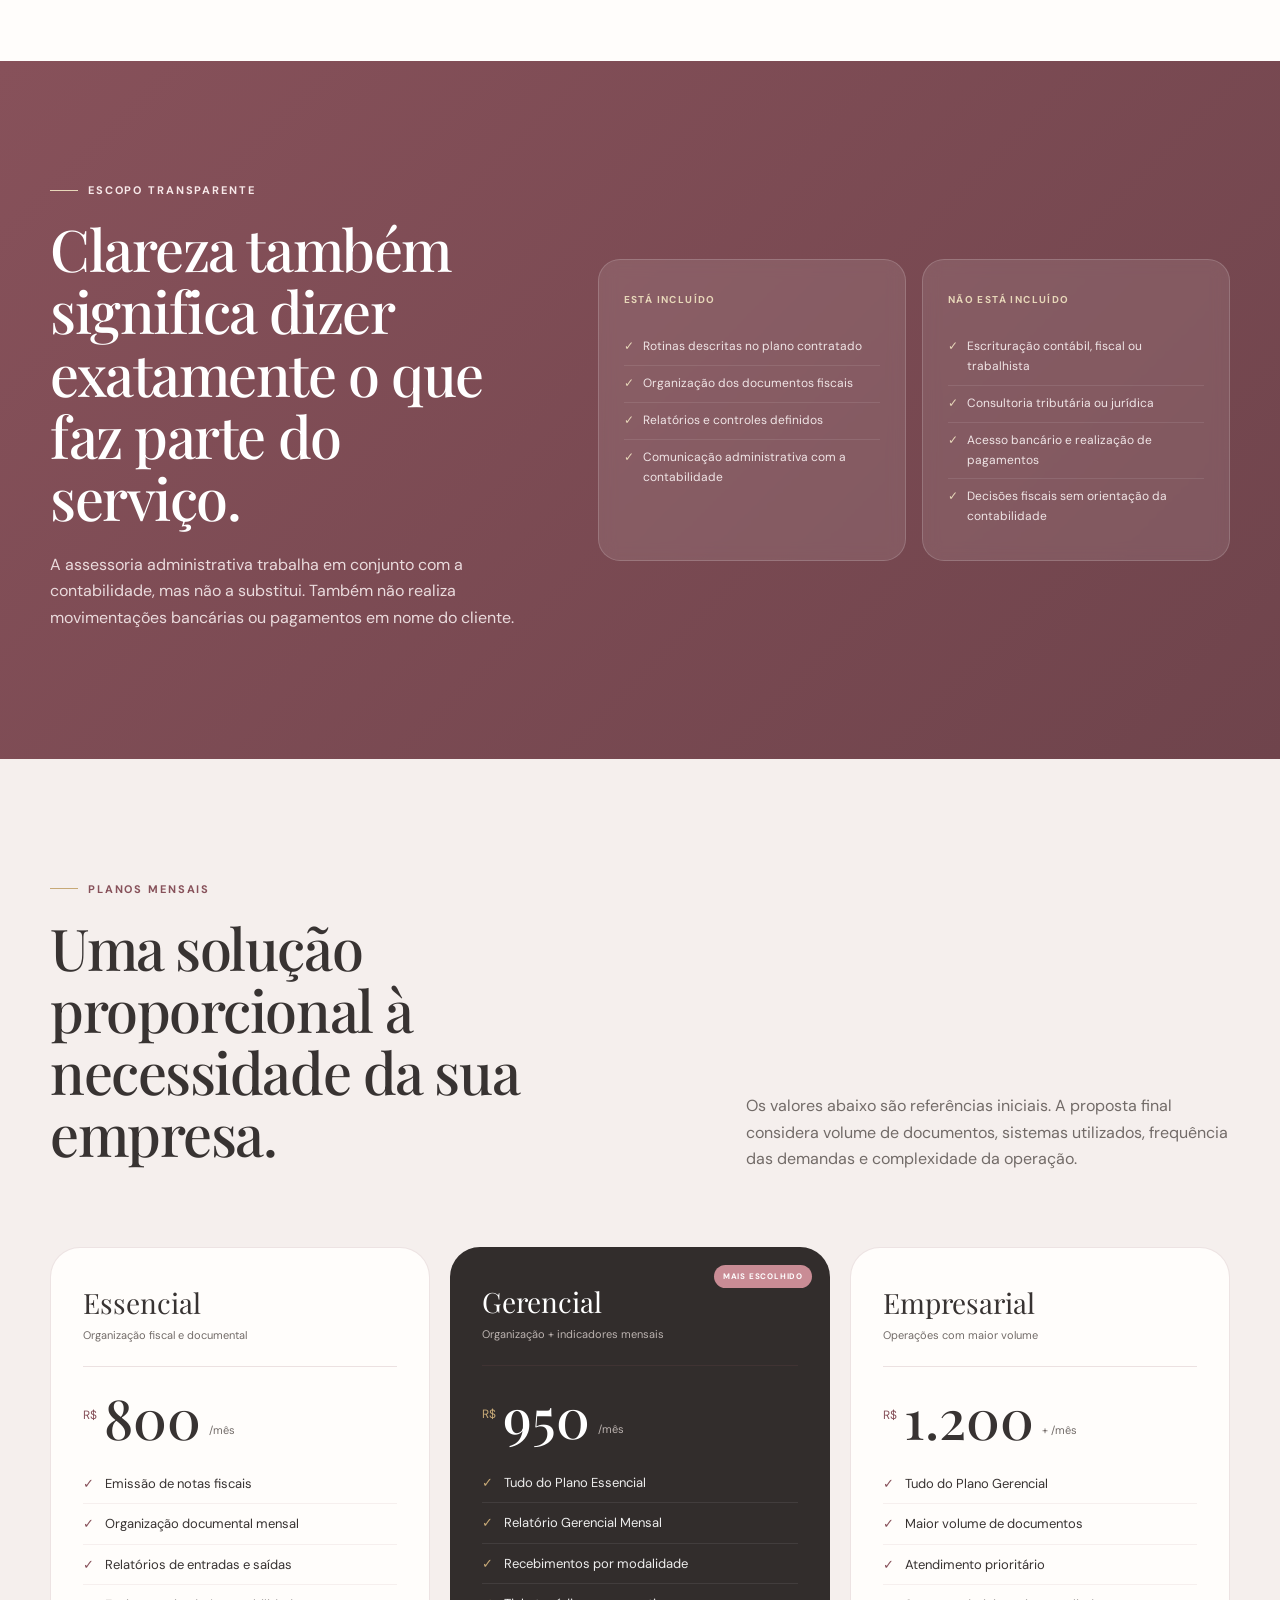
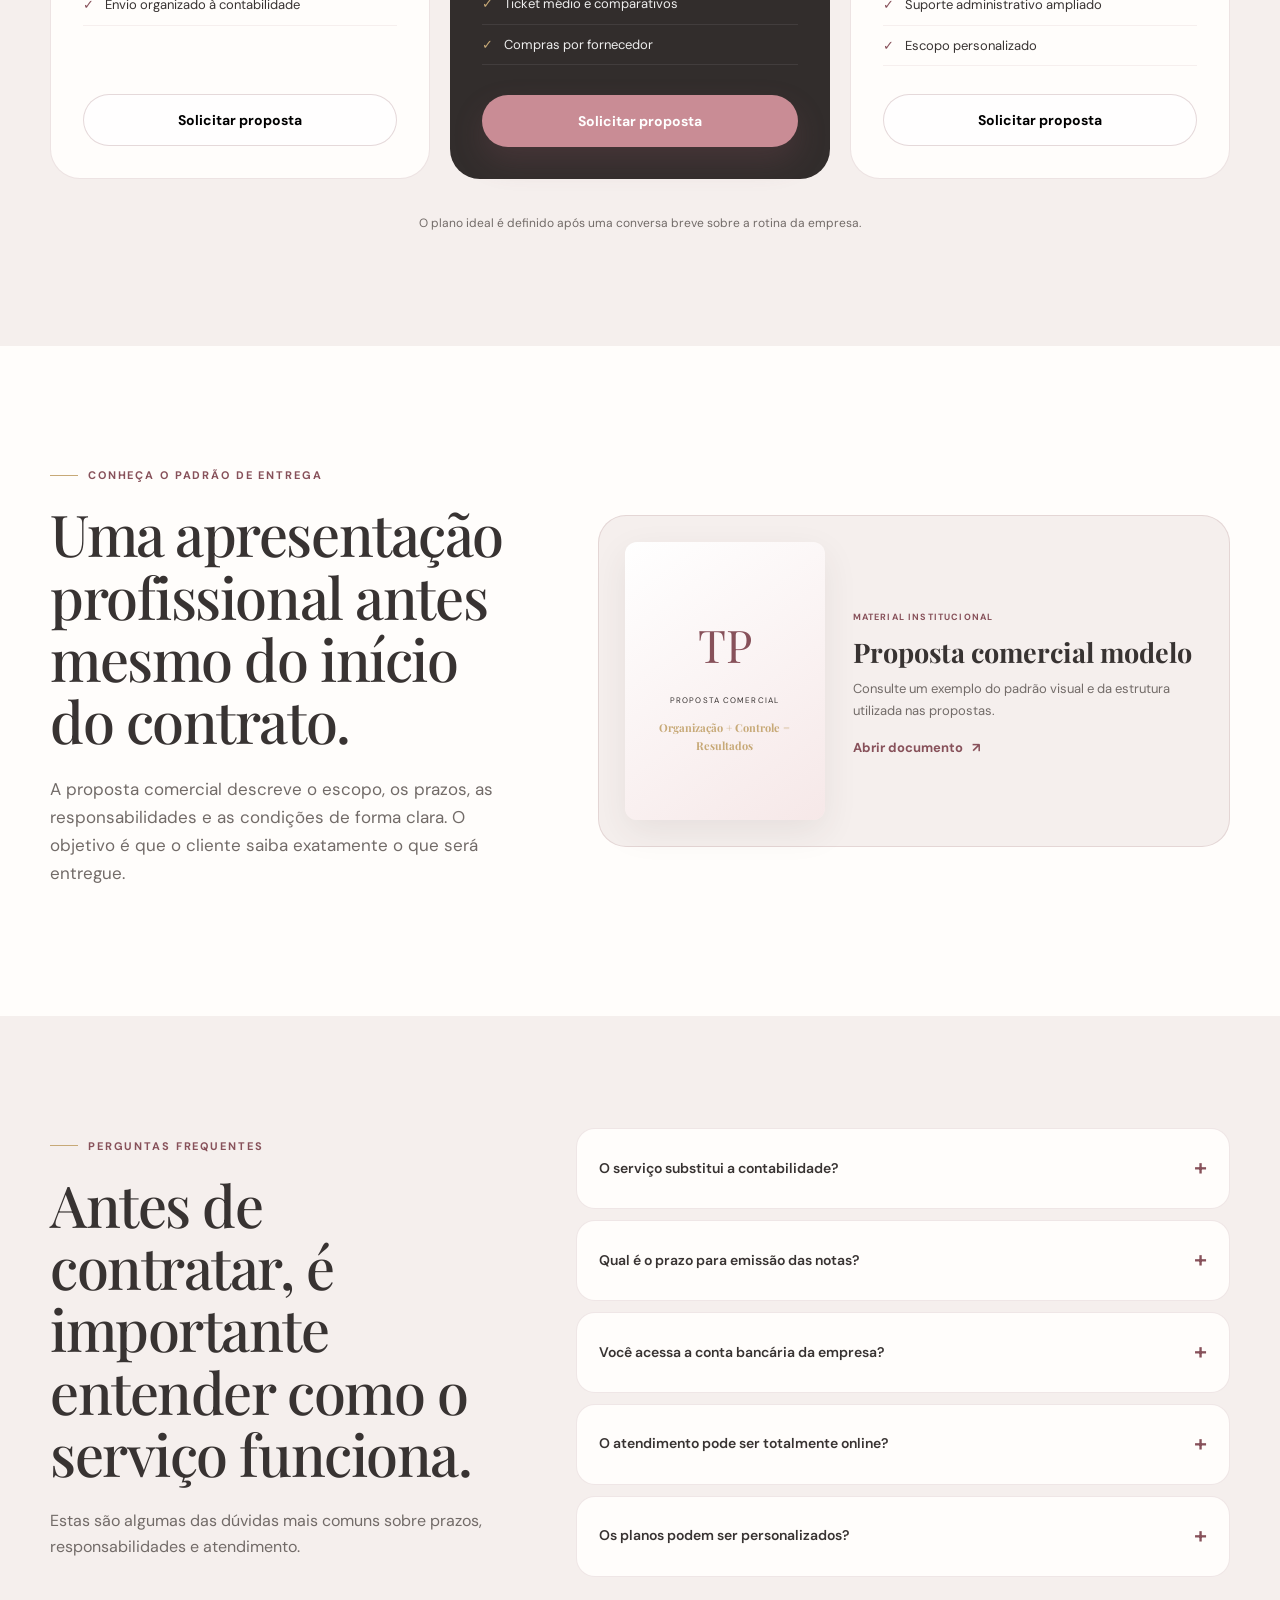
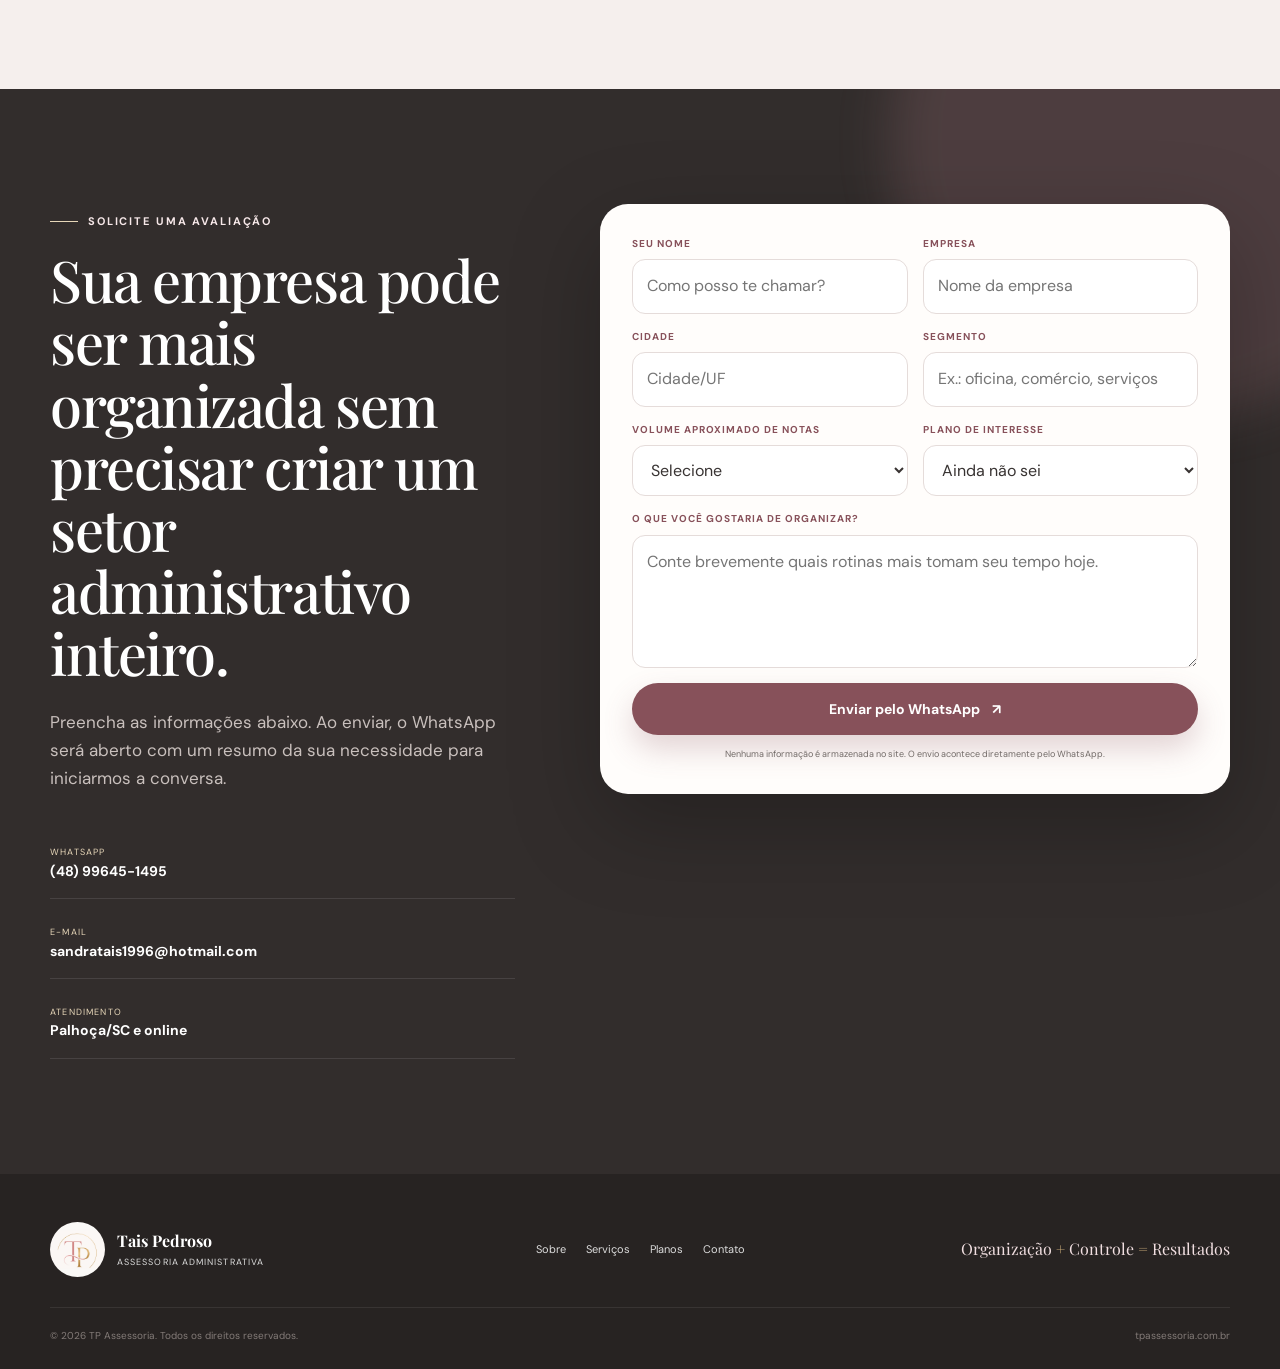
==== commit 1448859d: "Add files via upload nova versão" ====
--- a/index.html
+++ b/index.html
@@ -3,241 +3,626 @@
 <head>
   <meta charset="utf-8">
   <meta name="viewport" content="width=device-width, initial-scale=1">
-  <meta name="description" content="Assessoria administrativa para pequenas empresas: emissão de notas, organização documental, relatórios gerenciais, suporte à contabilidade e inventário.">
-  <meta name="theme-color" content="#C98C95">
+  <meta name="theme-color" content="#b97580">
+  <meta name="description" content="Assessoria administrativa para pequenas empresas: emissão de notas fiscais, organização documental, relatórios gerenciais, suporte à contabilidade e inventário.">
+  <meta name="keywords" content="assessoria administrativa, emissão de notas fiscais, organização documental, relatório gerencial, Palhoça, Santa Catarina, pequenas empresas">
+  <meta name="author" content="Tais Pedroso | Assessoria Administrativa">
+  <meta property="og:title" content="Tais Pedroso | Assessoria Administrativa">
+  <meta property="og:description" content="Organização + Controle = Resultados. Rotinas administrativas organizadas para você focar no crescimento do seu negócio.">
+  <meta property="og:type" content="website">
+  <meta property="og:url" content="https://tpassessoria.com.br">
+  <meta property="og:image" content="https://tpassessoria.com.br/assets/logo-tp-assessoria.png">
+  <meta name="twitter:card" content="summary_large_image">
+  <link rel="canonical" href="https://tpassessoria.com.br">
+  <link rel="icon" href="assets/favicon.png">
+  <link rel="preload" as="image" href="assets/logo-tp-assessoria.png">
+  <link rel="stylesheet" href="styles.css">
   <title>Tais Pedroso | Assessoria Administrativa</title>
-  <link rel="icon" href="assets/favicon.png">
-  <link rel="stylesheet" href="styles.css">
+
+  <script type="application/ld+json">
+  {
+    "@context": "https://schema.org",
+    "@type": "ProfessionalService",
+    "name": "Tais Pedroso | Assessoria Administrativa",
+    "url": "https://tpassessoria.com.br",
+    "telephone": "+55-48-99645-1495",
+    "email": "sandratais1996@hotmail.com",
+    "areaServed": ["Palhoça", "Santa Catarina", "Brasil"],
+    "slogan": "Organização + Controle = Resultados",
+    "description": "Assessoria administrativa para pequenas empresas, com emissão de notas fiscais, organização documental, relatórios gerenciais, apoio ao fechamento mensal e suporte à contabilidade."
+  }
+  </script>
 </head>
+
 <body>
-  <header class="topbar" id="inicio">
-    <div class="container nav-wrap">
-      <a class="brand" href="#inicio" aria-label="Página inicial">
-        <img src="assets/monograma-tp.png" alt="Monograma TP">
-        <span><strong>Tais Pedroso</strong><small>Assessoria Administrativa</small></span>
+  <div class="page-loader" aria-hidden="true"><span>TP</span></div>
+
+  <header class="site-header" id="inicio">
+    <div class="container nav-shell">
+      <a class="brand" href="#inicio" aria-label="Tais Pedroso Assessoria Administrativa">
+        <img src="assets/monograma-tp.png" alt="">
+        <span>
+          <strong>Tais Pedroso</strong>
+          <small>Assessoria Administrativa</small>
+        </span>
       </a>
 
-      <button class="menu-btn" aria-label="Abrir menu" aria-expanded="false">
-        <span></span><span></span><span></span>
+      <button class="menu-toggle" aria-label="Abrir menu" aria-expanded="false">
+        <i></i><i></i><i></i>
       </button>
 
-      <nav class="nav" aria-label="Navegação principal">
+      <nav class="main-nav" aria-label="Navegação principal">
         <a href="#sobre">Sobre</a>
         <a href="#servicos">Serviços</a>
-        <a href="#processo">Como funciona</a>
+        <a href="#metodo">Método</a>
+        <a href="#relatorio">Relatório</a>
         <a href="#planos">Planos</a>
-        <a class="nav-cta" href="#contato">Solicitar proposta</a>
+        <a href="#duvidas">Dúvidas</a>
+        <a class="nav-button" href="#contato">Solicitar proposta</a>
       </nav>
     </div>
   </header>
 
   <main>
     <section class="hero">
-      <div class="hero-orb orb-one"></div>
-      <div class="hero-orb orb-two"></div>
+      <div class="hero-noise"></div>
+      <div class="hero-shape hero-shape-a"></div>
+      <div class="hero-shape hero-shape-b"></div>
+
       <div class="container hero-grid">
         <div class="hero-copy reveal">
-          <span class="eyebrow">Organização administrativa para pequenas empresas</span>
-          <h1>Mais clareza para a rotina. Mais tempo para o seu negócio.</h1>
-          <p>Assumo processos administrativos, fiscais e documentais para que sua empresa trabalhe com organização, controle e informações confiáveis.</p>
+          <div class="kicker"><span></span> Organização administrativa para pequenas empresas</div>
+          <h1>Transforme rotinas administrativas em <em>clareza, controle e tempo.</em></h1>
+          <p class="hero-lead">
+            Sua empresa continua focada em vender, atender e crescer. Eu organizo as rotinas administrativas,
+            fiscais e documentais para que as informações estejam no lugar certo, no prazo certo.
+          </p>
+
           <div class="hero-actions">
-            <a class="btn primary" href="https://wa.me/5548996451495?text=Ol%C3%A1%2C%20Tais!%20Gostaria%20de%20conhecer%20os%20servi%C3%A7os%20de%20assessoria%20administrativa." target="_blank" rel="noopener">Conversar pelo WhatsApp</a>
-            <a class="btn secondary" href="#servicos">Conhecer os serviços</a>
-          </div>
-          <div class="trust-row">
-            <span>✓ Atendimento personalizado</span>
-            <span>✓ Processos padronizados</span>
-            <span>✓ Relatórios claros</span>
-          </div>
-        </div>
-
-        <div class="hero-card reveal">
-          <img src="assets/logo-taispedroso.png" alt="Tais Pedroso Assessoria Administrativa">
-        </div>
-      </div>
-    </section>
-
-    <section class="section" id="sobre">
-      <div class="container split">
+            <a class="button primary" target="_blank" rel="noopener"
+               href="https://wa.me/5548996451495?text=Olá%2C%20Tais!%20Gostaria%20de%20conhecer%20a%20assessoria%20administrativa.">
+              Falar com a Tais
+              <span aria-hidden="true">↗</span>
+            </a>
+            <a class="button ghost" href="#servicos">Conhecer os serviços</a>
+          </div>
+
+          <div class="hero-proof">
+            <div><b>01</b><span>Atendimento<br>personalizado</span></div>
+            <div><b>02</b><span>Processos<br>padronizados</span></div>
+            <div><b>03</b><span>Informações<br>bem mastigadas</span></div>
+          </div>
+        </div>
+
+        <div class="hero-visual reveal">
+          <div class="brand-frame">
+            <div class="frame-label">Organização + Controle = Resultados</div>
+            <img src="assets/logo-tp-assessoria.png" alt="Logo Tais Pedroso Assessoria Administrativa">
+          </div>
+
+          <div class="floating-note note-one">
+            <span>Fechamento mensal</span>
+            <strong>Organizado</strong>
+            <i>✓</i>
+          </div>
+
+          <div class="floating-note note-two">
+            <span>Documentos</span>
+            <strong>Prontos para a contabilidade</strong>
+          </div>
+        </div>
+      </div>
+
+      <div class="container client-fit reveal">
+        <span>Ideal para</span>
+        <div>
+          <b>Oficinas e autocenters</b>
+          <b>Prestadores de serviços</b>
+          <b>Comércios de pequeno porte</b>
+          <b>Empresas sem setor administrativo próprio</b>
+        </div>
+      </div>
+    </section>
+
+    <section class="section section-light" id="sobre">
+      <div class="container about-grid">
+        <div class="section-intro reveal">
+          <span class="section-tag">Sobre a TP Assessoria</span>
+          <h2>Uma rotina organizada muda a forma como o empresário enxerga o próprio negócio.</h2>
+        </div>
+
+        <div class="about-content reveal">
+          <p class="big-copy">
+            A <strong>Tais Pedroso | Assessoria Administrativa</strong> nasceu para oferecer suporte
+            operacional, organização documental e informações gerenciais claras para pequenas empresas.
+          </p>
+          <p>
+            O trabalho é construído com processos padronizados, prazos definidos e acompanhamento próximo.
+            Cada documento é organizado para facilitar consultas, fechamentos e a comunicação com a contabilidade.
+          </p>
+
+          <div class="purpose-grid">
+            <article>
+              <span>Missão</span>
+              <p>Organizar processos administrativos com eficiência, responsabilidade e transparência.</p>
+            </article>
+            <article>
+              <span>Visão</span>
+              <p>Ser referência em assessoria administrativa para pequenas empresas.</p>
+            </article>
+            <article>
+              <span>Valores</span>
+              <p>Organização, confiança, clareza, compromisso e eficiência.</p>
+            </article>
+          </div>
+        </div>
+      </div>
+    </section>
+
+    <section class="section services-section" id="servicos">
+      <div class="container">
         <div class="section-heading reveal">
-          <span class="eyebrow">Sobre a empresa</span>
-          <h2>Organização que sustenta decisões melhores.</h2>
-        </div>
-        <div class="about-copy reveal">
-          <p>A <strong>Tais Pedroso | Assessoria Administrativa</strong> foi criada para simplificar a rotina de pequenas empresas por meio de processos organizados, documentação bem estruturada e informações gerenciais fáceis de compreender.</p>
-          <p>O objetivo é permitir que o empresário se concentre na operação e no crescimento do negócio, enquanto as rotinas administrativas permanecem sob controle.</p>
-          <div class="values">
-            <span>Organização</span><span>Confiança</span><span>Clareza</span><span>Compromisso</span><span>Eficiência</span>
-          </div>
-        </div>
-      </div>
-    </section>
-
-    <section class="section soft" id="servicos">
+          <div>
+            <span class="section-tag">O que fazemos</span>
+            <h2>Serviços pensados para tirar a administração do improviso.</h2>
+          </div>
+          <p>
+            O escopo é ajustado ao volume e à complexidade da operação. Assim, a empresa contrata o suporte
+            que realmente precisa, sem assumir uma estrutura interna maior do que o necessário.
+          </p>
+        </div>
+
+        <div class="services-grid">
+          <article class="service-card reveal">
+            <div class="service-number">01</div>
+            <div class="service-icon">NF</div>
+            <h3>Gestão de faturamento</h3>
+            <p>Emissão de notas fiscais de venda de mercadorias e prestação de serviços com base nas informações enviadas.</p>
+            <ul>
+              <li>Notas de venda</li>
+              <li>Notas de serviço</li>
+              <li>Cancelamentos e correções, quando aplicáveis</li>
+            </ul>
+          </article>
+
+          <article class="service-card reveal">
+            <div class="service-number">02</div>
+            <div class="service-icon">▤</div>
+            <h3>Organização documental</h3>
+            <p>Estrutura mensal de arquivos para que documentos fiscais sejam encontrados rapidamente e enviados com segurança.</p>
+            <ul>
+              <li>PDFs, XMLs e DANFEs</li>
+              <li>Notas de venda, serviço e compra</li>
+              <li>Pastas padronizadas por competência</li>
+            </ul>
+          </article>
+
+          <article class="service-card reveal">
+            <div class="service-number">03</div>
+            <div class="service-icon">↗</div>
+            <h3>Fechamento mensal</h3>
+            <p>Conferência e consolidação das informações do período antes do envio para a contabilidade.</p>
+            <ul>
+              <li>Relatório de entradas</li>
+              <li>Relatório de saídas</li>
+              <li>Checklist de fechamento</li>
+            </ul>
+          </article>
+
+          <article class="service-card reveal">
+            <div class="service-number">04</div>
+            <div class="service-icon">%</div>
+            <h3>Relatório gerencial</h3>
+            <p>Informações resumidas e apresentadas de forma clara para facilitar o acompanhamento mensal do negócio.</p>
+            <ul>
+              <li>Recebimentos por modalidade</li>
+              <li>Ticket médio</li>
+              <li>Compras por fornecedor</li>
+            </ul>
+          </article>
+
+          <article class="service-card reveal">
+            <div class="service-number">05</div>
+            <div class="service-icon">✓</div>
+            <h3>Suporte à contabilidade</h3>
+            <p>Preparação e envio da pasta mensal com os documentos e relatórios definidos no escopo contratado.</p>
+            <ul>
+              <li>Pasta compactada e conferida</li>
+              <li>Comunicação organizada</li>
+              <li>Acesso ao Bling, quando necessário</li>
+            </ul>
+          </article>
+
+          <article class="service-card reveal">
+            <div class="service-number">06</div>
+            <div class="service-icon">□</div>
+            <h3>Estoque e inventário</h3>
+            <p>Apoio semestral ao inventário, com organização da contagem e lançamento dos ajustes informados pelo cliente.</p>
+            <ul>
+              <li>Planejamento do inventário</li>
+              <li>Registro das divergências</li>
+              <li>Ajustes no sistema contratado</li>
+            </ul>
+          </article>
+        </div>
+      </div>
+    </section>
+
+    <section class="section method-section" id="metodo">
+      <div class="container method-grid">
+        <div class="method-copy reveal">
+          <span class="section-tag light">Método de trabalho</span>
+          <h2>Um processo organizado do primeiro contato ao fechamento mensal.</h2>
+          <p>
+            A TP Assessoria trabalha com procedimentos documentados, checklists e etapas de conferência.
+            Isso reduz esquecimentos, facilita o acompanhamento e mantém a qualidade das entregas.
+          </p>
+          <a class="text-link" href="#contato">Entender o plano ideal <span>→</span></a>
+        </div>
+
+        <div class="method-steps">
+          <article class="reveal">
+            <b>1</b>
+            <div>
+              <h3>Diagnóstico e proposta</h3>
+              <p>Entendimento da rotina, do volume e das necessidades antes da definição do escopo.</p>
+            </div>
+          </article>
+          <article class="reveal">
+            <b>2</b>
+            <div>
+              <h3>Onboarding e acessos</h3>
+              <p>Cadastro, contrato, sistemas, pasta do cliente e alinhamento com a contabilidade.</p>
+            </div>
+          </article>
+          <article class="reveal">
+            <b>3</b>
+            <div>
+              <h3>Rotina operacional</h3>
+              <p>Emissão, arquivamento, atualização dos controles e acompanhamento das pendências.</p>
+            </div>
+          </article>
+          <article class="reveal">
+            <b>4</b>
+            <div>
+              <h3>Fechamento e relatório</h3>
+              <p>Conferência final, relatórios, entrega gerencial e envio da documentação à contabilidade.</p>
+            </div>
+          </article>
+        </div>
+      </div>
+    </section>
+
+    <section class="section report-section" id="relatorio">
+      <div class="container report-grid">
+        <div class="dashboard-wrap reveal">
+          <div class="dashboard">
+            <div class="dashboard-head">
+              <div>
+                <small>Relatório Gerencial Mensal</small>
+                <strong>Visão clara do período</strong>
+              </div>
+              <span>COMPETÊNCIA 00/0000</span>
+            </div>
+
+            <div class="metric-cards">
+              <article><small>Total recebido</small><strong>R$ 24.160</strong><em>100%</em></article>
+              <article><small>Ticket médio</small><strong>R$ 600</strong><em>Indicador</em></article>
+              <article><small>Compras em peças</small><strong>R$ 8.420</strong><em>34,9%</em></article>
+            </div>
+
+            <div class="dashboard-body">
+              <div class="bar-panel">
+                <div class="panel-title"><span>Recebimentos</span><small>por modalidade</small></div>
+                <div class="bars">
+                  <div><span>PIX</span><i style="--value:70%"></i><b>69,6%</b></div>
+                  <div><span>Dinheiro</span><i style="--value:33%"></i><b>16,3%</b></div>
+                  <div><span>Crédito</span><i style="--value:24%"></i><b>11,6%</b></div>
+                  <div><span>Débito</span><i style="--value:12%"></i><b>2,5%</b></div>
+                </div>
+              </div>
+
+              <div class="donut-panel">
+                <div class="donut"><span>34,9%<small>compras</small></span></div>
+                <p>Comparativo entre recebimentos e investimento em peças.</p>
+              </div>
+            </div>
+
+            <div class="dashboard-footer">
+              <span>✓ Resumo executivo</span>
+              <span>✓ Compras por fornecedor</span>
+              <span>✓ Observações do período</span>
+            </div>
+          </div>
+        </div>
+
+        <div class="report-copy reveal">
+          <span class="section-tag">Diferencial gerencial</span>
+          <h2>Não basta guardar documentos. É preciso transformar os dados em informação útil.</h2>
+          <p>
+            O Relatório Gerencial Mensal organiza os principais números da empresa em uma leitura direta,
+            sem linguagem complicada e sem depender de várias telas do sistema.
+          </p>
+          <div class="benefit-list">
+            <div><b>01</b><span><strong>Resumo executivo</strong>Os destaques do mês reunidos em poucos minutos de leitura.</span></div>
+            <div><b>02</b><span><strong>Indicadores</strong>Formas de pagamento, ticket médio e comparativos do período.</span></div>
+            <div><b>03</b><span><strong>Compras</strong>Consolidação dos valores investidos e separação por fornecedor.</span></div>
+          </div>
+        </div>
+      </div>
+    </section>
+
+    <section class="section boundaries-section">
+      <div class="container boundaries-grid">
+        <div class="boundaries-copy reveal">
+          <span class="section-tag light">Escopo transparente</span>
+          <h2>Clareza também significa dizer exatamente o que faz parte do serviço.</h2>
+          <p>
+            A assessoria administrativa trabalha em conjunto com a contabilidade, mas não a substitui.
+            Também não realiza movimentações bancárias ou pagamentos em nome do cliente.
+          </p>
+        </div>
+
+        <div class="boundaries-cards">
+          <article class="reveal">
+            <span>Está incluído</span>
+            <ul>
+              <li>Rotinas descritas no plano contratado</li>
+              <li>Organização dos documentos fiscais</li>
+              <li>Relatórios e controles definidos</li>
+              <li>Comunicação administrativa com a contabilidade</li>
+            </ul>
+          </article>
+          <article class="reveal">
+            <span>Não está incluído</span>
+            <ul>
+              <li>Escrituração contábil, fiscal ou trabalhista</li>
+              <li>Consultoria tributária ou jurídica</li>
+              <li>Acesso bancário e realização de pagamentos</li>
+              <li>Decisões fiscais sem orientação da contabilidade</li>
+            </ul>
+          </article>
+        </div>
+      </div>
+    </section>
+
+    <section class="section pricing-section" id="planos">
       <div class="container">
-        <div class="section-heading centered reveal">
-          <span class="eyebrow">Serviços</span>
-          <h2>Uma estrutura administrativa mais simples e organizada.</h2>
-          <p>O escopo pode ser ajustado conforme o porte, o volume de documentos e a necessidade da empresa.</p>
-        </div>
-
-        <div class="service-grid">
-          <article class="service-card reveal">
-            <div class="icon">NF</div>
-            <h3>Emissão de Notas Fiscais</h3>
-            <p>Emissão de notas fiscais de venda de mercadorias e prestação de serviços, conforme as informações fornecidas pelo cliente.</p>
-          </article>
-          <article class="service-card reveal">
-            <div class="icon">01</div>
-            <h3>Organização Documental</h3>
-            <p>Criação e manutenção das pastas mensais, com PDFs, XMLs, notas de venda, serviço e compra organizados para consulta.</p>
-          </article>
-          <article class="service-card reveal">
-            <div class="icon">↗</div>
-            <h3>Relatórios Fiscais</h3>
-            <p>Geração de relatórios de entradas e saídas para facilitar o fechamento mensal e o envio à contabilidade.</p>
-          </article>
-          <article class="service-card reveal">
-            <div class="icon">%</div>
-            <h3>Relatório Gerencial</h3>
-            <p>Resumo executivo, recebimentos por forma de pagamento, ticket médio, compras por fornecedor e indicadores do período.</p>
-          </article>
-          <article class="service-card reveal">
-            <div class="icon">✓</div>
-            <h3>Suporte à Contabilidade</h3>
-            <p>Organização e envio da documentação mensal, além da disponibilização de acesso ao sistema quando contratado.</p>
-          </article>
-          <article class="service-card reveal">
-            <div class="icon">□</div>
-            <h3>Estoque e Inventário</h3>
-            <p>Apoio no planejamento do inventário semestral e lançamento dos ajustes no sistema com base na contagem física do cliente.</p>
-          </article>
-        </div>
-      </div>
-    </section>
-
-    <section class="section" id="processo">
-      <div class="container">
-        <div class="section-heading centered reveal">
-          <span class="eyebrow">Como funciona</span>
-          <h2>Um fluxo claro, do envio das informações ao fechamento mensal.</h2>
-        </div>
-        <div class="timeline">
-          <div class="step reveal"><b>1</b><h3>Envio das informações</h3><p>O cliente encaminha os dados necessários de forma completa.</p></div>
-          <div class="step reveal"><b>2</b><h3>Execução e conferência</h3><p>As notas são emitidas e os documentos são conferidos e arquivados.</p></div>
-          <div class="step reveal"><b>3</b><h3>Fechamento mensal</h3><p>Entradas, saídas, recebimentos e compras são consolidados.</p></div>
-          <div class="step reveal"><b>4</b><h3>Relatórios e contabilidade</h3><p>Os relatórios são concluídos e a pasta organizada é enviada à contabilidade.</p></div>
-        </div>
-      </div>
-    </section>
-
-    <section class="section report-section">
-      <div class="container report-grid">
-        <div class="report-preview reveal">
-          <div class="report-window">
-            <div class="window-top"><span></span><span></span><span></span></div>
-            <div class="metric-row">
-              <div><small>Faturamento</small><strong>R$ 00.000</strong></div>
-              <div><small>Ticket médio</small><strong>R$ 000</strong></div>
-              <div><small>Compras</small><strong>R$ 00.000</strong></div>
-            </div>
-            <div class="chart">
-              <i style="height:42%"></i><i style="height:72%"></i><i style="height:55%"></i><i style="height:88%"></i><i style="height:68%"></i>
-            </div>
-            <div class="mini-list"><span>PIX</span><b>69,60%</b><span>Dinheiro</span><b>16,35%</b><span>Cartões</span><b>14,05%</b></div>
-          </div>
-        </div>
-        <div class="report-copy reveal">
-          <span class="eyebrow">Diferencial gerencial</span>
-          <h2>Números organizados para serem realmente compreendidos.</h2>
-          <p>O Relatório Gerencial Mensal transforma dados operacionais em uma leitura simples do período. O cliente acompanha as formas de pagamento, os principais fornecedores, o investimento em peças e outros indicadores relevantes.</p>
-          <ul class="check-list">
-            <li>Resumo executivo do mês</li>
-            <li>Recebimentos por forma de pagamento</li>
-            <li>Compras consolidadas por fornecedor</li>
-            <li>Ticket médio e comparativos</li>
-            <li>Observações gerenciais</li>
-          </ul>
-        </div>
-      </div>
-    </section>
-
-    <section class="section soft" id="planos">
-      <div class="container">
-        <div class="section-heading centered reveal">
-          <span class="eyebrow">Planos mensais</span>
-          <h2>Escolha o nível de suporte ideal para sua empresa.</h2>
-          <p>Os valores podem variar conforme o volume de notas, documentos e complexidade da operação.</p>
-        </div>
+        <div class="section-heading reveal">
+          <div>
+            <span class="section-tag">Planos mensais</span>
+            <h2>Uma solução proporcional à necessidade da sua empresa.</h2>
+          </div>
+          <p>
+            Os valores abaixo são referências iniciais. A proposta final considera volume de documentos,
+            sistemas utilizados, frequência das demandas e complexidade da operação.
+          </p>
+        </div>
+
         <div class="pricing-grid">
           <article class="price-card reveal">
-            <span class="plan-label">Essencial</span>
-            <h3>R$ 800 <small>/mês</small></h3>
-            <p>Para empresas que precisam organizar faturamento e documentação fiscal.</p>
-            <ul><li>Emissão de notas fiscais</li><li>Organização documental mensal</li><li>Relatórios de entradas e saídas</li><li>Envio à contabilidade</li></ul>
-            <a class="btn secondary full" href="#contato">Solicitar avaliação</a>
+            <div class="price-top">
+              <span>Essencial</span>
+              <small>Organização fiscal e documental</small>
+            </div>
+            <div class="price"><sup>R$</sup><strong>800</strong><em>/mês</em></div>
+            <ul>
+              <li>Emissão de notas fiscais</li>
+              <li>Organização documental mensal</li>
+              <li>Relatórios de entradas e saídas</li>
+              <li>Envio organizado à contabilidade</li>
+            </ul>
+            <button class="button ghost full plan-select" data-plan="Plano Essencial">Solicitar proposta</button>
           </article>
 
           <article class="price-card featured reveal">
-            <span class="badge">Mais completo</span>
-            <span class="plan-label">Gerencial</span>
-            <h3>R$ 950 <small>/mês</small></h3>
-            <p>Para empresas que desejam organização e acompanhamento dos principais indicadores.</p>
-            <ul><li>Tudo do plano Essencial</li><li>Relatório Gerencial Mensal</li><li>Recebimentos por modalidade</li><li>Ticket médio e compras por fornecedor</li><li>Resumo executivo e comparativos</li></ul>
-            <a class="btn primary full" href="#contato">Solicitar avaliação</a>
+            <div class="featured-label">Mais escolhido</div>
+            <div class="price-top">
+              <span>Gerencial</span>
+              <small>Organização + indicadores mensais</small>
+            </div>
+            <div class="price"><sup>R$</sup><strong>950</strong><em>/mês</em></div>
+            <ul>
+              <li>Tudo do Plano Essencial</li>
+              <li>Relatório Gerencial Mensal</li>
+              <li>Recebimentos por modalidade</li>
+              <li>Ticket médio e comparativos</li>
+              <li>Compras por fornecedor</li>
+            </ul>
+            <button class="button primary full plan-select" data-plan="Plano Gerencial">Solicitar proposta</button>
           </article>
 
           <article class="price-card reveal">
-            <span class="plan-label">Empresarial</span>
-            <h3>A partir de R$ 1.200 <small>/mês</small></h3>
-            <p>Para operações com maior volume documental e necessidade de suporte ampliado.</p>
-            <ul><li>Tudo do plano Gerencial</li><li>Maior volume de documentos</li><li>Atendimento prioritário</li><li>Suporte administrativo ampliado</li><li>Escopo personalizado</li></ul>
-            <a class="btn secondary full" href="#contato">Solicitar avaliação</a>
-          </article>
-        </div>
-      </div>
-    </section>
-
-    <section class="section faq">
-      <div class="container">
-        <div class="section-heading centered reveal">
-          <span class="eyebrow">Perguntas frequentes</span>
-          <h2>Informações importantes antes da contratação.</h2>
-        </div>
-        <div class="faq-list">
-          <details class="reveal"><summary>O serviço substitui a contabilidade?</summary><p>Não. A assessoria administrativa organiza documentos, executa rotinas contratadas e facilita o envio das informações. A escrituração contábil, fiscal, trabalhista e a orientação tributária continuam sendo atribuições da contabilidade.</p></details>
-          <details class="reveal"><summary>Você tem acesso às contas bancárias da empresa?</summary><p>Não. Os serviços apresentados não incluem acesso bancário, realização de pagamentos, movimentações financeiras ou conciliação bancária.</p></details>
-          <details class="reveal"><summary>Qual é o prazo para emissão das notas?</summary><p>O prazo padrão é de até 2 dias úteis após o recebimento completo das informações necessárias, salvo condição específica definida na proposta e no contrato.</p></details>
-          <details class="reveal"><summary>O atendimento pode ser feito a distância?</summary><p>Sim. O atendimento é realizado principalmente de forma online, permitindo atender empresas de diferentes localidades. Demandas presenciais podem ser avaliadas conforme a região e a necessidade.</p></details>
-        </div>
-      </div>
-    </section>
-
-    <section class="section contact" id="contato">
+            <div class="price-top">
+              <span>Empresarial</span>
+              <small>Operações com maior volume</small>
+            </div>
+            <div class="price price-long"><sup>R$</sup><strong>1.200</strong><em>+ /mês</em></div>
+            <ul>
+              <li>Tudo do Plano Gerencial</li>
+              <li>Maior volume de documentos</li>
+              <li>Atendimento prioritário</li>
+              <li>Suporte administrativo ampliado</li>
+              <li>Escopo personalizado</li>
+            </ul>
+            <button class="button ghost full plan-select" data-plan="Plano Empresarial">Solicitar proposta</button>
+          </article>
+        </div>
+
+        <p class="pricing-note reveal">O plano ideal é definido após uma conversa breve sobre a rotina da empresa.</p>
+      </div>
+    </section>
+
+    <section class="section materials-section">
+      <div class="container materials-grid">
+        <div class="materials-copy reveal">
+          <span class="section-tag">Conheça o padrão de entrega</span>
+          <h2>Uma apresentação profissional antes mesmo do início do contrato.</h2>
+          <p>
+            A proposta comercial descreve o escopo, os prazos, as responsabilidades e as condições de forma clara.
+            O objetivo é que o cliente saiba exatamente o que será entregue.
+          </p>
+        </div>
+        <div class="download-card reveal">
+          <div class="document-preview">
+            <span>TP</span>
+            <small>PROPOSTA COMERCIAL</small>
+            <strong>Organização + Controle = Resultados</strong>
+          </div>
+          <div>
+            <span>Material institucional</span>
+            <h3>Proposta comercial modelo</h3>
+            <p>Consulte um exemplo do padrão visual e da estrutura utilizada nas propostas.</p>
+            <a href="downloads/Proposta_Comercial_TP_Assessoria.pdf" target="_blank" rel="noopener">Abrir documento <b>↗</b></a>
+          </div>
+        </div>
+      </div>
+    </section>
+
+    <section class="section faq-section" id="duvidas">
+      <div class="container faq-grid">
+        <div class="faq-intro reveal">
+          <span class="section-tag">Perguntas frequentes</span>
+          <h2>Antes de contratar, é importante entender como o serviço funciona.</h2>
+          <p>Estas são algumas das dúvidas mais comuns sobre prazos, responsabilidades e atendimento.</p>
+        </div>
+
+        <div class="accordion">
+          <details class="reveal">
+            <summary>O serviço substitui a contabilidade?<span>+</span></summary>
+            <p>Não. A assessoria administrativa organiza e executa as rotinas contratadas, enquanto a contabilidade permanece responsável pela escrituração, apuração de tributos e orientação fiscal, contábil e trabalhista.</p>
+          </details>
+          <details class="reveal">
+            <summary>Qual é o prazo para emissão das notas?<span>+</span></summary>
+            <p>O prazo padrão é de até 2 dias úteis após o recebimento completo das informações necessárias, salvo condição específica definida na proposta.</p>
+          </details>
+          <details class="reveal">
+            <summary>Você acessa a conta bancária da empresa?<span>+</span></summary>
+            <p>Não. O escopo atual não inclui acesso bancário, realização de pagamentos, movimentação financeira ou conciliação bancária.</p>
+          </details>
+          <details class="reveal">
+            <summary>O atendimento pode ser totalmente online?<span>+</span></summary>
+            <p>Sim. A rotina pode ser conduzida online por meio dos sistemas e canais de comunicação definidos no onboarding. Atendimentos presenciais podem ser avaliados conforme a localização e a necessidade.</p>
+          </details>
+          <details class="reveal">
+            <summary>Os planos podem ser personalizados?<span>+</span></summary>
+            <p>Sim. O plano e o valor final são definidos conforme o volume de notas, documentos, sistemas utilizados e complexidade da operação.</p>
+          </details>
+        </div>
+      </div>
+    </section>
+
+    <section class="contact-section" id="contato">
+      <div class="contact-glow"></div>
       <div class="container contact-grid">
         <div class="contact-copy reveal">
-          <span class="eyebrow light">Vamos organizar sua empresa?</span>
-          <h2>Conte um pouco sobre a sua rotina administrativa.</h2>
-          <p>Após entender o volume e as necessidades da empresa, será preparada uma proposta personalizada com o escopo, os prazos e o investimento adequado.</p>
-        </div>
-        <div class="contact-card reveal">
-          <a href="https://wa.me/5548996451495?text=Ol%C3%A1%2C%20Tais!%20Gostaria%20de%20solicitar%20uma%20proposta%20de%20assessoria%20administrativa." target="_blank" rel="noopener"><span>WhatsApp</span><strong>(48) 99645-1495</strong></a>
-          <a href="mailto:sandratais1996@hotmail.com?subject=Solicita%C3%A7%C3%A3o%20de%20proposta%20comercial"><span>E-mail</span><strong>sandratais1996@hotmail.com</strong></a>
-          <div><span>Localização</span><strong>Palhoça/SC e atendimento online</strong></div>
-        </div>
+          <span class="section-tag light">Solicite uma avaliação</span>
+          <h2>Sua empresa pode ser mais organizada sem precisar criar um setor administrativo inteiro.</h2>
+          <p>
+            Preencha as informações abaixo. Ao enviar, o WhatsApp será aberto com um resumo da sua necessidade
+            para iniciarmos a conversa.
+          </p>
+
+          <div class="direct-contact">
+            <a target="_blank" rel="noopener" href="https://wa.me/5548996451495">
+              <span>WhatsApp</span><strong>(48) 99645-1495</strong>
+            </a>
+            <a href="mailto:sandratais1996@hotmail.com">
+              <span>E-mail</span><strong>sandratais1996@hotmail.com</strong>
+            </a>
+            <div>
+              <span>Atendimento</span><strong>Palhoça/SC e online</strong>
+            </div>
+          </div>
+        </div>
+
+        <form class="lead-form reveal" id="leadForm">
+          <div class="form-row">
+            <label>
+              <span>Seu nome</span>
+              <input required name="nome" type="text" autocomplete="name" placeholder="Como posso te chamar?">
+            </label>
+            <label>
+              <span>Empresa</span>
+              <input required name="empresa" type="text" autocomplete="organization" placeholder="Nome da empresa">
+            </label>
+          </div>
+
+          <div class="form-row">
+            <label>
+              <span>Cidade</span>
+              <input name="cidade" type="text" autocomplete="address-level2" placeholder="Cidade/UF">
+            </label>
+            <label>
+              <span>Segmento</span>
+              <input name="segmento" type="text" placeholder="Ex.: oficina, comércio, serviços">
+            </label>
+          </div>
+
+          <div class="form-row">
+            <label>
+              <span>Volume aproximado de notas</span>
+              <select name="volume">
+                <option value="Não informado">Selecione</option>
+                <option>Até 30 por mês</option>
+                <option>De 31 a 80 por mês</option>
+                <option>De 81 a 150 por mês</option>
+                <option>Mais de 150 por mês</option>
+              </select>
+            </label>
+            <label>
+              <span>Plano de interesse</span>
+              <select name="plano" id="planField">
+                <option value="Ainda não sei">Ainda não sei</option>
+                <option>Plano Essencial</option>
+                <option>Plano Gerencial</option>
+                <option>Plano Empresarial</option>
+              </select>
+            </label>
+          </div>
+
+          <label>
+            <span>O que você gostaria de organizar?</span>
+            <textarea name="mensagem" rows="4" placeholder="Conte brevemente quais rotinas mais tomam seu tempo hoje."></textarea>
+          </label>
+
+          <button class="button primary full" type="submit">Enviar pelo WhatsApp <span>↗</span></button>
+          <small class="privacy-note">Nenhuma informação é armazenada no site. O envio acontece diretamente pelo WhatsApp.</small>
+        </form>
       </div>
     </section>
   </main>
 
-  <footer>
-    <div class="container footer-grid">
-      <div class="footer-brand"><img src="assets/monograma-tp.png" alt=""><div><strong>Tais Pedroso</strong><small>Assessoria Administrativa</small></div></div>
-      <p>Organização + Controle = Resultados</p>
-      <p class="copyright">© <span id="year"></span> Tais Pedroso. Todos os direitos reservados.</p>
+  <footer class="site-footer">
+    <div class="container footer-top">
+      <div class="footer-brand">
+        <img src="assets/monograma-tp.png" alt="">
+        <div><strong>Tais Pedroso</strong><span>Assessoria Administrativa</span></div>
+      </div>
+
+      <nav>
+        <a href="#sobre">Sobre</a>
+        <a href="#servicos">Serviços</a>
+        <a href="#planos">Planos</a>
+        <a href="#contato">Contato</a>
+      </nav>
+
+      <div class="footer-slogan">Organização <b>+</b> Controle <b>=</b> Resultados</div>
+    </div>
+
+    <div class="container footer-bottom">
+      <span>© <span id="year"></span> TP Assessoria. Todos os direitos reservados.</span>
+      <span>tpassessoria.com.br</span>
     </div>
   </footer>
 
-  <a class="whatsapp-float" href="https://wa.me/5548996451495?text=Ol%C3%A1%2C%20Tais!%20Gostaria%20de%20conhecer%20seus%20servi%C3%A7os." aria-label="Conversar no WhatsApp" target="_blank" rel="noopener">WA</a>
+  <a class="whatsapp-float" target="_blank" rel="noopener"
+     href="https://wa.me/5548996451495?text=Olá%2C%20Tais!%20Gostaria%20de%20conhecer%20seus%20serviços."
+     aria-label="Conversar pelo WhatsApp">
+    <span>WA</span>
+    <small>Fale comigo</small>
+  </a>
+
   <script src="script.js"></script>
 </body>
 </html>
--- a/styles.css
+++ b/styles.css
@@ -1,139 +1,402 @@
+@import url('https://fonts.googleapis.com/css2?family=DM+Sans:wght@400;500;600;700&family=Playfair+Display:ital,wght@0,500;0,600;1,500&display=swap');
+
 :root{
-  --rose:#C98C95;
-  --rose-dark:#a96873;
-  --gold:#C7A977;
-  --off:#FAF9F7;
-  --warm:#6F6B68;
-  --graphite:#3A3A3A;
-  --white:#ffffff;
-  --shadow:0 18px 50px rgba(58,58,58,.10);
-  --radius:24px;
+  --rose:#c98c95;
+  --rose-dark:#a96d77;
+  --rose-deep:#87515a;
+  --gold:#c7a977;
+  --gold-light:#e7d7b9;
+  --cream:#faf9f7;
+  --paper:#fffdfb;
+  --ink:#383332;
+  --muted:#726b68;
+  --line:rgba(135,81,90,.16);
+  --white:#fff;
+  --dark:#322d2c;
+  --shadow:0 22px 70px rgba(67,49,51,.12);
+  --soft-shadow:0 12px 35px rgba(67,49,51,.08);
+  --radius:28px;
 }
 *{box-sizing:border-box}
 html{scroll-behavior:smooth}
-body{margin:0;font-family:"Segoe UI",Arial,sans-serif;color:var(--graphite);background:var(--off);line-height:1.65}
+body{
+  margin:0;
+  font-family:"DM Sans",Arial,sans-serif;
+  color:var(--ink);
+  background:var(--cream);
+  line-height:1.65;
+  overflow-x:hidden;
+}
+body.menu-open{overflow:hidden}
 a{color:inherit;text-decoration:none}
-img{max-width:100%;display:block}
-.container{width:min(1160px,calc(100% - 40px));margin-inline:auto}
-.topbar{position:sticky;top:0;z-index:50;background:rgba(250,249,247,.92);backdrop-filter:blur(14px);border-bottom:1px solid rgba(199,169,119,.22)}
-.nav-wrap{height:82px;display:flex;align-items:center;justify-content:space-between;gap:24px}
+button,input,select,textarea{font:inherit}
+img{display:block;max-width:100%}
+.container{width:min(1180px,calc(100% - 44px));margin-inline:auto}
+.section{padding:112px 0}
+.section-light{background:var(--paper)}
+.section-tag{
+  display:inline-flex;
+  align-items:center;
+  gap:10px;
+  text-transform:uppercase;
+  letter-spacing:.17em;
+  font-size:11px;
+  font-weight:700;
+  color:var(--rose-deep);
+  margin-bottom:18px;
+}
+.section-tag:before{content:"";width:28px;height:1px;background:var(--gold)}
+.section-tag.light{color:#f7e8e9}
+.section-tag.light:before{background:var(--gold-light)}
+h1,h2,h3,p{margin-top:0}
+h1,h2{font-family:"Playfair Display",Georgia,serif;font-weight:500;line-height:1.08}
+h1{font-size:clamp(48px,6.1vw,82px);letter-spacing:-.035em;margin-bottom:26px}
+h1 em{font-weight:500;color:var(--rose-deep)}
+h2{font-size:clamp(38px,4.5vw,60px);letter-spacing:-.025em;margin-bottom:24px}
+h3{line-height:1.25}
+.page-loader{
+  position:fixed;inset:0;z-index:9999;display:grid;place-items:center;
+  background:var(--cream);transition:.55s ease;
+}
+.page-loader span{
+  width:78px;height:78px;border-radius:50%;display:grid;place-items:center;
+  font-family:"Playfair Display",serif;font-size:29px;color:var(--rose-deep);
+  border:1px solid var(--gold);animation:pulse 1.2s ease infinite;
+}
+.page-loader.loaded{opacity:0;visibility:hidden}
+@keyframes pulse{50%{transform:scale(1.05);box-shadow:0 0 0 18px rgba(201,140,149,.08)}}
+
+.site-header{
+  position:fixed;top:0;left:0;right:0;z-index:80;
+  transition:.3s ease;
+}
+.site-header.scrolled{
+  background:rgba(250,249,247,.91);backdrop-filter:blur(18px);
+  box-shadow:0 8px 30px rgba(59,48,48,.07);
+}
+.nav-shell{height:88px;display:flex;align-items:center;justify-content:space-between;gap:28px}
 .brand{display:flex;align-items:center;gap:12px}
-.brand img{width:52px;height:52px;border-radius:50%}
-.brand span{display:flex;flex-direction:column;line-height:1.2}
-.brand strong{font-family:Georgia,serif;font-size:20px;color:var(--rose-dark)}
-.brand small{text-transform:uppercase;letter-spacing:.13em;font-size:9px}
-.nav{display:flex;align-items:center;gap:28px;font-size:14px;font-weight:600}
-.nav a:not(.nav-cta):hover{color:var(--rose-dark)}
-.nav-cta{background:var(--rose);color:#fff;padding:11px 18px;border-radius:999px}
-.menu-btn{display:none;border:0;background:none;padding:8px}
-.menu-btn span{display:block;width:24px;height:2px;background:var(--graphite);margin:5px}
-
-.hero{position:relative;overflow:hidden;padding:92px 0 80px;background:linear-gradient(135deg,#fff 0%,var(--off) 55%,#f3e7e6 100%)}
-.hero-grid{display:grid;grid-template-columns:1.1fr .9fr;align-items:center;gap:70px}
-.hero-copy{position:relative;z-index:2}
-.eyebrow{display:inline-block;text-transform:uppercase;letter-spacing:.16em;font-size:12px;font-weight:700;color:var(--rose-dark);margin-bottom:15px}
-.eyebrow.light{color:#f8e8e8}
-h1,h2,h3{line-height:1.15;margin-top:0}
-h1,h2{font-family:Georgia,serif}
-h1{font-size:clamp(42px,6vw,72px);font-weight:500;margin-bottom:24px}
-h2{font-size:clamp(34px,4vw,52px);font-weight:500;margin-bottom:20px}
-.hero-copy>p{font-size:19px;color:var(--warm);max-width:680px}
-.hero-actions{display:flex;gap:14px;flex-wrap:wrap;margin-top:32px}
-.btn{display:inline-flex;justify-content:center;align-items:center;min-height:48px;padding:0 22px;border-radius:999px;font-weight:700;font-size:14px;transition:.25s ease}
-.btn:hover{transform:translateY(-2px)}
-.btn.primary{background:var(--rose);color:#fff;box-shadow:0 12px 25px rgba(201,140,149,.28)}
-.btn.secondary{border:1px solid rgba(58,58,58,.18);background:#fff}
-.btn.full{width:100%}
-.trust-row{display:flex;gap:20px;flex-wrap:wrap;margin-top:28px;font-size:12px;color:var(--warm)}
-.hero-card{background:rgba(255,255,255,.78);padding:26px;border:1px solid rgba(199,169,119,.25);border-radius:40px;box-shadow:var(--shadow);transform:rotate(1.5deg)}
-.hero-card img{border-radius:28px}
-.hero-orb{position:absolute;border-radius:50%;filter:blur(2px);opacity:.4}
-.orb-one{width:320px;height:320px;background:#eed2d4;right:-120px;top:-80px}
-.orb-two{width:180px;height:180px;border:1px solid var(--gold);left:-70px;bottom:-60px}
-
-.section{padding:100px 0}
-.section.soft{background:#fff}
-.split{display:grid;grid-template-columns:.85fr 1.15fr;gap:80px}
-.section-heading.centered{text-align:center;max-width:760px;margin:0 auto 56px}
-.section-heading p{color:var(--warm)}
-.about-copy{font-size:18px}
-.values{display:flex;flex-wrap:wrap;gap:10px;margin-top:28px}
-.values span{background:#fff;border:1px solid rgba(199,169,119,.35);padding:8px 14px;border-radius:999px;font-size:13px}
-
-.service-grid{display:grid;grid-template-columns:repeat(3,1fr);gap:22px}
-.service-card{background:var(--off);border:1px solid rgba(199,169,119,.18);padding:30px;border-radius:var(--radius);transition:.25s}
-.service-card:hover{transform:translateY(-5px);box-shadow:var(--shadow)}
-.icon{width:54px;height:54px;border-radius:16px;background:linear-gradient(135deg,#e8c4c7,var(--rose));display:grid;place-items:center;color:#fff;font-weight:800;margin-bottom:24px}
-.service-card h3{font-family:Georgia,serif;font-size:24px;font-weight:500;margin-bottom:12px}
-.service-card p{color:var(--warm);font-size:14px}
-
-.timeline{display:grid;grid-template-columns:repeat(4,1fr);gap:20px;counter-reset:step}
-.step{background:#fff;border-radius:var(--radius);padding:28px;border-top:3px solid var(--gold);box-shadow:0 8px 25px rgba(58,58,58,.05)}
-.step b{width:36px;height:36px;border-radius:50%;display:grid;place-items:center;background:var(--rose);color:#fff;margin-bottom:20px}
-.step h3{font-size:19px}
-.step p{color:var(--warm);font-size:14px}
-
-.report-section{background:linear-gradient(140deg,#413d3c,#655b59);color:#fff}
-.report-grid{display:grid;grid-template-columns:1fr 1fr;gap:70px;align-items:center}
-.report-window{background:#fff;color:var(--graphite);padding:22px;border-radius:22px;box-shadow:0 25px 60px rgba(0,0,0,.25)}
-.window-top{display:flex;gap:7px;margin-bottom:25px}.window-top span{width:9px;height:9px;border-radius:50%;background:var(--rose)}
-.metric-row{display:grid;grid-template-columns:repeat(3,1fr);gap:10px}.metric-row div{background:var(--off);padding:16px;border-radius:14px}.metric-row small{display:block;color:var(--warm);font-size:10px}.metric-row strong{font-size:15px}
-.chart{height:170px;margin:26px 0;display:flex;align-items:end;gap:12px;padding:0 10px;border-bottom:1px solid #ddd}
-.chart i{flex:1;background:linear-gradient(var(--rose),#e7bec2);border-radius:8px 8px 0 0}
-.mini-list{display:grid;grid-template-columns:1fr auto;gap:8px;font-size:12px}
-.report-copy p{color:#e8e2e0}
-.check-list{list-style:none;padding:0}.check-list li{padding:8px 0 8px 26px;position:relative}.check-list li:before{content:"✓";position:absolute;left:0;color:#e7c981}
-
-.pricing-grid{display:grid;grid-template-columns:repeat(3,1fr);gap:22px;align-items:stretch}
-.price-card{position:relative;background:var(--off);border:1px solid rgba(199,169,119,.22);border-radius:28px;padding:34px;display:flex;flex-direction:column}
-.price-card.featured{background:#fff;border:2px solid var(--rose);transform:translateY(-12px);box-shadow:var(--shadow)}
-.badge{position:absolute;top:14px;right:14px;background:var(--rose);color:#fff;border-radius:999px;padding:5px 10px;font-size:10px;font-weight:700}
-.plan-label{text-transform:uppercase;letter-spacing:.14em;font-size:11px;color:var(--rose-dark);font-weight:800}
-.price-card h3{font-family:Georgia,serif;font-size:34px;margin:16px 0}.price-card h3 small{font-family:"Segoe UI",sans-serif;font-size:12px;color:var(--warm)}
-.price-card>p{color:var(--warm);min-height:70px}
-.price-card ul{list-style:none;padding:0;margin:20px 0 28px;flex:1}.price-card li{padding:9px 0 9px 22px;position:relative;font-size:14px}.price-card li:before{content:"✓";position:absolute;left:0;color:var(--rose-dark);font-weight:800}
-
-.faq-list{max-width:850px;margin:auto;display:grid;gap:14px}
-details{background:#fff;border:1px solid rgba(199,169,119,.22);border-radius:18px;padding:20px 24px}
-summary{cursor:pointer;font-weight:700}
-details p{color:var(--warm);margin-bottom:0}
-
-.contact{background:var(--rose);color:#fff}
-.contact-grid{display:grid;grid-template-columns:1.1fr .9fr;gap:60px;align-items:center}
-.contact-copy p{color:#faeded}
-.contact-card{background:#fff;color:var(--graphite);border-radius:26px;padding:28px;display:grid;gap:8px;box-shadow:var(--shadow)}
-.contact-card a,.contact-card div{padding:15px;border-bottom:1px solid #eee;display:flex;flex-direction:column}
-.contact-card a:last-child,.contact-card div:last-child{border-bottom:0}
-.contact-card span{font-size:11px;text-transform:uppercase;letter-spacing:.12em;color:var(--rose-dark)}
-.contact-card strong{font-size:16px;word-break:break-word}
-
-footer{background:#2f2d2c;color:#ddd;padding:36px 0}
-.footer-grid{display:grid;grid-template-columns:1fr auto;align-items:center;gap:15px}
-.footer-brand{display:flex;align-items:center;gap:12px}.footer-brand img{width:50px;border-radius:50%}.footer-brand div{display:flex;flex-direction:column}.footer-brand strong{font-family:Georgia,serif;color:#fff}.footer-brand small{font-size:9px;letter-spacing:.12em;text-transform:uppercase}
-.copyright{grid-column:1/-1;font-size:11px;color:#999;border-top:1px solid #484442;padding-top:18px;margin:0}
-
-.whatsapp-float{position:fixed;right:22px;bottom:22px;width:54px;height:54px;border-radius:50%;display:grid;place-items:center;background:#25D366;color:#fff;font-weight:800;box-shadow:0 12px 28px rgba(0,0,0,.18);z-index:40}
-.reveal{opacity:0;transform:translateY(20px);transition:opacity .65s ease,transform .65s ease}
+.brand img{width:54px;height:54px;border-radius:50%;object-fit:cover}
+.brand span{display:flex;flex-direction:column;line-height:1.17}
+.brand strong{font-family:"Playfair Display",serif;font-size:20px;color:var(--rose-deep)}
+.brand small{font-size:9px;letter-spacing:.15em;text-transform:uppercase}
+.main-nav{display:flex;align-items:center;gap:25px;font-size:13px;font-weight:600}
+.main-nav a:not(.nav-button){position:relative}
+.main-nav a:not(.nav-button):after{
+  content:"";position:absolute;left:0;right:100%;bottom:-7px;height:1px;background:var(--rose);
+  transition:.25s;
+}
+.main-nav a:not(.nav-button):hover:after{right:0}
+.nav-button{
+  background:var(--dark);color:#fff;padding:12px 18px;border-radius:999px;
+  transition:.25s;
+}
+.nav-button:hover{background:var(--rose-deep);transform:translateY(-2px)}
+.menu-toggle{display:none;border:0;background:none;padding:8px}
+.menu-toggle i{display:block;width:25px;height:2px;margin:5px;background:var(--ink);transition:.25s}
+
+.hero{
+  min-height:100vh;position:relative;overflow:hidden;
+  padding:145px 0 50px;
+  background:
+    radial-gradient(circle at 82% 20%,rgba(201,140,149,.23),transparent 28%),
+    radial-gradient(circle at 2% 80%,rgba(199,169,119,.18),transparent 27%),
+    linear-gradient(135deg,#fff 0%,#fcf8f7 54%,#f3e3e3 100%);
+}
+.hero-noise{position:absolute;inset:0;opacity:.045;background-image:url("data:image/svg+xml,%3Csvg viewBox='0 0 160 160' xmlns='http://www.w3.org/2000/svg'%3E%3Cfilter id='n'%3E%3CfeTurbulence type='fractalNoise' baseFrequency='.9' numOctaves='4' stitchTiles='stitch'/%3E%3C/filter%3E%3Crect width='100%25' height='100%25' filter='url(%23n)' opacity='.8'/%3E%3C/svg%3E")}
+.hero-shape{position:absolute;border-radius:50%;pointer-events:none}
+.hero-shape-a{width:420px;height:420px;border:1px solid rgba(199,169,119,.33);right:-200px;top:80px}
+.hero-shape-b{width:180px;height:180px;background:rgba(201,140,149,.1);left:-65px;bottom:110px}
+.hero-grid{display:grid;grid-template-columns:1.12fr .88fr;gap:80px;align-items:center;position:relative;z-index:2}
+.kicker{
+  display:flex;align-items:center;gap:12px;text-transform:uppercase;letter-spacing:.15em;
+  color:var(--rose-deep);font-size:11px;font-weight:700;margin-bottom:23px
+}
+.kicker span{width:38px;height:1px;background:var(--gold)}
+.hero-lead{font-size:19px;color:var(--muted);max-width:700px}
+.hero-actions{display:flex;gap:14px;flex-wrap:wrap;margin-top:34px}
+.button{
+  appearance:none;border:0;cursor:pointer;min-height:52px;padding:0 23px;border-radius:999px;
+  display:inline-flex;align-items:center;justify-content:center;gap:12px;font-weight:700;font-size:14px;
+  transition:.25s ease;
+}
+.button:hover{transform:translateY(-3px)}
+.button.primary{background:var(--rose-deep);color:#fff;box-shadow:0 14px 30px rgba(135,81,90,.24)}
+.button.primary:hover{background:#75444c}
+.button.ghost{background:rgba(255,255,255,.62);border:1px solid rgba(135,81,90,.22)}
+.button.full{width:100%}
+.hero-proof{display:flex;gap:30px;margin-top:45px}
+.hero-proof div{display:flex;align-items:center;gap:10px}
+.hero-proof b{font-family:"Playfair Display",serif;color:var(--gold);font-size:23px}
+.hero-proof span{font-size:11px;line-height:1.3;color:var(--muted);text-transform:uppercase;letter-spacing:.06em}
+.hero-visual{position:relative}
+.brand-frame{
+  position:relative;padding:22px;background:rgba(255,255,255,.66);border:1px solid rgba(199,169,119,.33);
+  border-radius:42px;box-shadow:var(--shadow);transform:rotate(1deg)
+}
+.brand-frame img{border-radius:29px}
+.frame-label{
+  position:absolute;z-index:2;right:-22px;top:28px;background:var(--dark);color:#fff;
+  padding:9px 14px;border-radius:999px;font-size:9px;letter-spacing:.11em;text-transform:uppercase
+}
+.floating-note{
+  position:absolute;background:rgba(255,255,255,.92);backdrop-filter:blur(12px);border:1px solid rgba(199,169,119,.28);
+  box-shadow:var(--soft-shadow);padding:15px 17px;border-radius:18px;display:flex;flex-direction:column
+}
+.floating-note span{font-size:9px;text-transform:uppercase;letter-spacing:.13em;color:var(--muted)}
+.floating-note strong{font-size:13px}
+.floating-note i{position:absolute;right:14px;top:14px;color:var(--rose-deep);font-style:normal}
+.note-one{left:-40px;bottom:60px;width:170px}
+.note-two{right:-35px;bottom:-15px;width:205px}
+.client-fit{
+  position:relative;z-index:2;margin-top:78px;padding-top:26px;border-top:1px solid rgba(135,81,90,.14);
+  display:flex;align-items:center;gap:35px
+}
+.client-fit>span{text-transform:uppercase;font-size:10px;letter-spacing:.16em;color:var(--muted)}
+.client-fit>div{display:flex;gap:32px;flex-wrap:wrap;font-size:12px;color:#615958}
+
+.about-grid{display:grid;grid-template-columns:.95fr 1.05fr;gap:95px}
+.big-copy{font-size:24px;line-height:1.55;color:#4a4240}
+.about-content>p:not(.big-copy){font-size:17px;color:var(--muted)}
+.purpose-grid{display:grid;grid-template-columns:repeat(3,1fr);gap:15px;margin-top:38px}
+.purpose-grid article{border-top:2px solid var(--gold);background:var(--cream);padding:20px;border-radius:0 0 18px 18px}
+.purpose-grid span{text-transform:uppercase;letter-spacing:.12em;font-size:10px;font-weight:700;color:var(--rose-deep)}
+.purpose-grid p{font-size:12px;color:var(--muted);margin:9px 0 0}
+
+.services-section{background:#f4eeec}
+.section-heading{display:grid;grid-template-columns:1.12fr .88fr;gap:80px;align-items:end;margin-bottom:58px}
+.section-heading p{color:var(--muted);font-size:16px}
+.services-grid{display:grid;grid-template-columns:repeat(3,1fr);gap:20px}
+.service-card{
+  position:relative;overflow:hidden;background:var(--paper);border:1px solid rgba(135,81,90,.12);
+  padding:31px;border-radius:var(--radius);min-height:390px;transition:.35s ease
+}
+.service-card:hover{transform:translateY(-8px);box-shadow:var(--shadow)}
+.service-number{
+  position:absolute;right:18px;top:12px;font-family:"Playfair Display",serif;font-size:75px;
+  color:rgba(201,140,149,.08)
+}
+.service-icon{
+  width:58px;height:58px;display:grid;place-items:center;border-radius:17px;margin-bottom:25px;
+  background:linear-gradient(140deg,#ead0d2,var(--rose));color:#fff;font-weight:700
+}
+.service-card h3{font-family:"Playfair Display",serif;font-size:26px;font-weight:500;margin-bottom:13px}
+.service-card p{font-size:14px;color:var(--muted)}
+.service-card ul{list-style:none;padding:0;margin:23px 0 0;border-top:1px solid var(--line);padding-top:17px}
+.service-card li{font-size:12px;padding:6px 0 6px 18px;position:relative}
+.service-card li:before{content:"";position:absolute;left:0;top:13px;width:6px;height:6px;border-radius:50%;background:var(--gold)}
+
+.method-section{background:var(--dark);color:#fff;position:relative;overflow:hidden}
+.method-section:after{
+  content:"TP";position:absolute;right:-30px;bottom:-170px;font-family:"Playfair Display",serif;
+  font-size:430px;color:rgba(255,255,255,.025);line-height:1
+}
+.method-grid{position:relative;z-index:2;display:grid;grid-template-columns:.85fr 1.15fr;gap:95px;align-items:center}
+.method-copy p{color:#c9c1be;font-size:17px}
+.text-link{display:inline-flex;gap:11px;color:#f2dfe1;font-weight:700;margin-top:20px}
+.method-steps{display:grid;gap:13px}
+.method-steps article{
+  display:grid;grid-template-columns:58px 1fr;gap:20px;padding:22px 24px;border-radius:20px;
+  border:1px solid rgba(255,255,255,.1);background:rgba(255,255,255,.035);transition:.3s
+}
+.method-steps article:hover{background:rgba(255,255,255,.07);transform:translateX(6px)}
+.method-steps b{font-family:"Playfair Display",serif;color:var(--gold);font-size:28px}
+.method-steps h3{font-size:17px;margin:0 0 4px}
+.method-steps p{font-size:13px;color:#bcb2af;margin:0}
+
+.report-section{background:var(--paper)}
+.report-grid{display:grid;grid-template-columns:1.1fr .9fr;gap:80px;align-items:center}
+.dashboard-wrap{perspective:1200px}
+.dashboard{
+  background:#fff;border:1px solid rgba(135,81,90,.14);border-radius:30px;padding:25px;
+  box-shadow:0 35px 90px rgba(66,49,50,.15);transform:rotateY(3deg) rotateX(1deg)
+}
+.dashboard-head{display:flex;justify-content:space-between;align-items:center;padding-bottom:20px;border-bottom:1px solid #eee}
+.dashboard-head div{display:flex;flex-direction:column}
+.dashboard-head small{text-transform:uppercase;letter-spacing:.13em;color:var(--rose-deep);font-weight:700;font-size:9px}
+.dashboard-head strong{font-family:"Playfair Display",serif;font-size:23px;font-weight:500}
+.dashboard-head>span{font-size:8px;letter-spacing:.12em;background:#f3e5e6;padding:7px 10px;border-radius:999px}
+.metric-cards{display:grid;grid-template-columns:repeat(3,1fr);gap:11px;margin:20px 0}
+.metric-cards article{background:var(--cream);border-radius:15px;padding:15px;display:flex;flex-direction:column}
+.metric-cards small{font-size:9px;color:var(--muted)}
+.metric-cards strong{font-size:18px;margin:5px 0}
+.metric-cards em{font-style:normal;font-size:8px;text-transform:uppercase;letter-spacing:.1em;color:var(--rose-deep)}
+.dashboard-body{display:grid;grid-template-columns:1.3fr .7fr;gap:15px}
+.bar-panel,.donut-panel{border:1px solid #eee;border-radius:18px;padding:16px}
+.panel-title{display:flex;justify-content:space-between;font-size:10px}.panel-title small{color:var(--muted)}
+.bars{display:grid;gap:10px;margin-top:18px}
+.bars div{display:grid;grid-template-columns:55px 1fr 38px;gap:8px;align-items:center;font-size:8px}
+.bars i{height:7px;background:#eee;border-radius:999px;position:relative;overflow:hidden}
+.bars i:after{content:"";position:absolute;inset:0 auto 0 0;width:var(--value);border-radius:999px;background:linear-gradient(90deg,var(--rose),var(--gold))}
+.donut-panel{text-align:center}
+.donut{
+  width:110px;height:110px;border-radius:50%;margin:5px auto 13px;display:grid;place-items:center;
+  background:conic-gradient(var(--rose) 0 34.9%,#eee 34.9% 100%);position:relative
+}
+.donut:before{content:"";position:absolute;width:76px;height:76px;border-radius:50%;background:#fff}
+.donut span{position:relative;z-index:2;font-weight:700;font-size:14px;display:flex;flex-direction:column}
+.donut small{font-size:7px;text-transform:uppercase;color:var(--muted)}
+.donut-panel p{font-size:8px;color:var(--muted);margin:0}
+.dashboard-footer{display:flex;gap:12px;flex-wrap:wrap;margin-top:17px;border-top:1px solid #eee;padding-top:14px;font-size:8px;color:var(--muted)}
+.report-copy>p{font-size:17px;color:var(--muted)}
+.benefit-list{display:grid;gap:13px;margin-top:30px}
+.benefit-list>div{display:grid;grid-template-columns:45px 1fr;gap:15px;border-bottom:1px solid var(--line);padding-bottom:14px}
+.benefit-list b{font-family:"Playfair Display",serif;color:var(--gold);font-size:24px}
+.benefit-list span{display:flex;flex-direction:column;color:var(--muted);font-size:13px}
+.benefit-list strong{color:var(--ink);font-size:15px;margin-bottom:2px}
+
+.boundaries-section{background:linear-gradient(135deg,var(--rose-deep),#6f444c);color:#fff}
+.boundaries-grid{display:grid;grid-template-columns:.85fr 1.15fr;gap:80px;align-items:center}
+.boundaries-copy p{color:#eadbdd}
+.boundaries-cards{display:grid;grid-template-columns:1fr 1fr;gap:16px}
+.boundaries-cards article{background:rgba(255,255,255,.1);border:1px solid rgba(255,255,255,.16);padding:25px;border-radius:22px;backdrop-filter:blur(8px)}
+.boundaries-cards span{text-transform:uppercase;letter-spacing:.14em;font-size:10px;color:var(--gold-light);font-weight:700}
+.boundaries-cards ul{list-style:none;padding:0;margin:18px 0 0}
+.boundaries-cards li{font-size:12px;color:#f0e5e6;padding:8px 0 8px 19px;position:relative;border-bottom:1px solid rgba(255,255,255,.09)}
+.boundaries-cards li:last-child{border:0}
+.boundaries-cards li:before{content:"✓";position:absolute;left:0;color:var(--gold-light)}
+
+.pricing-section{background:#f5efed}
+.pricing-grid{display:grid;grid-template-columns:repeat(3,1fr);gap:20px;align-items:stretch}
+.price-card{
+  position:relative;background:var(--paper);border:1px solid rgba(135,81,90,.15);border-radius:30px;
+  padding:32px;display:flex;flex-direction:column;transition:.35s
+}
+.price-card:hover{transform:translateY(-7px);box-shadow:var(--shadow)}
+.price-card.featured{background:var(--dark);color:#fff;border:0;transform:translateY(-12px)}
+.price-card.featured:hover{transform:translateY(-18px)}
+.featured-label{
+  position:absolute;top:18px;right:18px;background:var(--rose);color:#fff;padding:5px 9px;border-radius:999px;
+  text-transform:uppercase;letter-spacing:.1em;font-size:8px;font-weight:700
+}
+.price-top{display:flex;flex-direction:column;padding-bottom:22px;border-bottom:1px solid var(--line)}
+.price-top span{font-family:"Playfair Display",serif;font-size:28px}
+.price-top small{color:var(--muted);font-size:11px}
+.featured .price-top small{color:#bcb3b0}
+.price{display:flex;align-items:end;margin:28px 0 25px}
+.price sup{font-size:12px;margin:0 7px 13px 0;color:var(--rose-deep)}
+.featured .price sup{color:var(--gold)}
+.price strong{font-family:"Playfair Display",serif;font-size:55px;font-weight:500;line-height:.8}
+.price em{font-style:normal;font-size:11px;color:var(--muted);margin-left:8px}
+.featured .price em{color:#bcb3b0}
+.price-card ul{list-style:none;padding:0;margin:0 0 28px;flex:1}
+.price-card li{font-size:13px;padding:9px 0 9px 22px;position:relative;border-bottom:1px solid rgba(135,81,90,.08)}
+.price-card li:before{content:"✓";position:absolute;left:0;color:var(--rose-deep)}
+.featured li{border-color:rgba(255,255,255,.08);color:#eee}
+.featured li:before{color:var(--gold)}
+.featured .button.primary{background:var(--rose)}
+.pricing-note{text-align:center;color:var(--muted);font-size:12px;margin:35px 0 0}
+
+.materials-section{background:var(--paper)}
+.materials-grid{display:grid;grid-template-columns:.85fr 1.15fr;gap:80px;align-items:center}
+.materials-copy p{color:var(--muted);font-size:17px}
+.download-card{display:grid;grid-template-columns:200px 1fr;gap:28px;align-items:center;background:#f5efed;border-radius:28px;padding:26px;border:1px solid var(--line)}
+.document-preview{
+  aspect-ratio:.72;background:linear-gradient(145deg,#fff,#f6e8e8);border-radius:12px;padding:22px;
+  display:flex;flex-direction:column;align-items:center;justify-content:center;text-align:center;box-shadow:var(--soft-shadow)
+}
+.document-preview span{font-family:"Playfair Display",serif;font-size:45px;color:var(--rose-deep)}
+.document-preview small{font-size:8px;letter-spacing:.14em;margin:12px 0}
+.document-preview strong{font-family:"Playfair Display",serif;font-size:11px;color:var(--gold)}
+.download-card>div:last-child>span{text-transform:uppercase;letter-spacing:.13em;font-size:9px;color:var(--rose-deep);font-weight:700}
+.download-card h3{font-family:"Playfair Display",serif;font-size:27px;margin:8px 0}
+.download-card p{font-size:13px;color:var(--muted)}
+.download-card a{font-weight:700;color:var(--rose-deep);font-size:13px}
+.download-card a b{margin-left:6px}
+
+.faq-section{background:#f5efed}
+.faq-grid{display:grid;grid-template-columns:.8fr 1.2fr;gap:90px}
+.faq-intro p{color:var(--muted)}
+.accordion{display:grid;gap:11px}
+details{background:var(--paper);border:1px solid rgba(135,81,90,.13);border-radius:19px;padding:0 22px}
+summary{cursor:pointer;list-style:none;display:flex;align-items:center;justify-content:space-between;gap:18px;padding:20px 0;font-weight:600;font-size:14px}
+summary::-webkit-details-marker{display:none}
+summary span{font-size:23px;color:var(--rose-deep);transition:.25s}
+details[open] summary span{transform:rotate(45deg)}
+details p{color:var(--muted);font-size:13px;padding:0 0 20px;margin:0}
+
+.contact-section{position:relative;overflow:hidden;background:var(--dark);color:#fff;padding:115px 0}
+.contact-glow{position:absolute;width:560px;height:560px;border-radius:50%;background:rgba(201,140,149,.18);filter:blur(25px);right:-170px;top:-230px}
+.contact-grid{position:relative;display:grid;grid-template-columns:.85fr 1.15fr;gap:85px;align-items:start}
+.contact-copy>p{color:#c9c0bd;font-size:17px}
+.direct-contact{display:grid;gap:11px;margin-top:38px}
+.direct-contact a,.direct-contact div{display:flex;flex-direction:column;padding:15px 0;border-bottom:1px solid rgba(255,255,255,.1)}
+.direct-contact span{text-transform:uppercase;letter-spacing:.13em;font-size:9px;color:var(--gold-light)}
+.direct-contact strong{font-size:14px}
+.lead-form{background:var(--paper);color:var(--ink);padding:32px;border-radius:28px;box-shadow:0 30px 90px rgba(0,0,0,.25)}
+.form-row{display:grid;grid-template-columns:1fr 1fr;gap:15px}
+.lead-form label{display:flex;flex-direction:column;gap:7px;margin-bottom:15px}
+.lead-form label>span{font-size:10px;text-transform:uppercase;letter-spacing:.1em;font-weight:700;color:var(--rose-deep)}
+.lead-form input,.lead-form select,.lead-form textarea{
+  width:100%;border:1px solid #e5dcda;background:#fff;border-radius:13px;padding:13px 14px;outline:none;color:var(--ink)
+}
+.lead-form input:focus,.lead-form select:focus,.lead-form textarea:focus{border-color:var(--rose);box-shadow:0 0 0 3px rgba(201,140,149,.12)}
+.lead-form textarea{resize:vertical}
+.privacy-note{display:block;text-align:center;color:var(--muted);font-size:9px;margin-top:12px}
+
+.site-footer{background:#272322;color:#ddd;padding:48px 0 25px}
+.footer-top{display:grid;grid-template-columns:1fr auto 1fr;align-items:center;gap:30px;padding-bottom:30px}
+.footer-brand{display:flex;align-items:center;gap:12px}.footer-brand img{width:55px;border-radius:50%}.footer-brand div{display:flex;flex-direction:column}.footer-brand strong{font-family:"Playfair Display",serif;color:#fff}.footer-brand span{font-size:9px;text-transform:uppercase;letter-spacing:.12em}
+.site-footer nav{display:flex;gap:20px;font-size:11px}
+.footer-slogan{text-align:right;font-family:"Playfair Display",serif;color:#f1dfe1}.footer-slogan b{color:var(--gold)}
+.footer-bottom{border-top:1px solid rgba(255,255,255,.08);padding-top:20px;display:flex;justify-content:space-between;color:#837b78;font-size:10px}
+
+.whatsapp-float{
+  position:fixed;z-index:70;right:22px;bottom:22px;background:#fff;border:1px solid rgba(37,211,102,.3);
+  box-shadow:0 13px 34px rgba(0,0,0,.17);border-radius:999px;padding:8px 16px 8px 8px;display:flex;align-items:center;gap:9px
+}
+.whatsapp-float span{width:40px;height:40px;border-radius:50%;display:grid;place-items:center;background:#25d366;color:#fff;font-weight:800;font-size:11px}
+.whatsapp-float small{font-weight:700;color:#4d4644}
+
+.reveal{opacity:0;transform:translateY(24px);transition:opacity .75s ease,transform .75s ease}
 .reveal.visible{opacity:1;transform:none}
 
-@media(max-width:900px){
- .menu-btn{display:block}.nav{display:none;position:absolute;top:82px;left:0;right:0;background:var(--off);padding:20px;flex-direction:column;border-bottom:1px solid #ddd}.nav.open{display:flex}
- .hero-grid,.split,.report-grid,.contact-grid{grid-template-columns:1fr}
- .hero{padding-top:60px}.hero-card{max-width:620px;margin:auto}
- .service-grid,.pricing-grid{grid-template-columns:1fr 1fr}
- .timeline{grid-template-columns:1fr 1fr}
- .price-card.featured{transform:none}
-}
-@media(max-width:620px){
- .container{width:min(100% - 28px,1160px)}
- .section{padding:74px 0}
- .brand span{display:none}
- .hero-grid{gap:40px}
- h1{font-size:43px}
- .service-grid,.pricing-grid,.timeline{grid-template-columns:1fr}
- .metric-row{grid-template-columns:1fr}
- .chart{height:130px}
- .footer-grid{grid-template-columns:1fr;text-align:center}
- .footer-brand{justify-content:center}
- .trust-row{display:grid}
-}
+@media(max-width:980px){
+  .menu-toggle{display:block;z-index:2}
+  .main-nav{
+    position:fixed;inset:0 0 0 25%;background:rgba(250,249,247,.98);backdrop-filter:blur(18px);
+    flex-direction:column;justify-content:center;align-items:flex-start;padding:50px;transform:translateX(100%);transition:.35s;
+    font-size:17px
+  }
+  .main-nav.open{transform:none}
+  .menu-toggle.active i:nth-child(1){transform:translateY(7px) rotate(45deg)}
+  .menu-toggle.active i:nth-child(2){opacity:0}
+  .menu-toggle.active i:nth-child(3){transform:translateY(-7px) rotate(-45deg)}
+  .hero-grid,.about-grid,.method-grid,.report-grid,.boundaries-grid,.materials-grid,.faq-grid,.contact-grid{grid-template-columns:1fr}
+  .hero{min-height:auto;padding-top:130px}
+  .hero-copy{text-align:center}.kicker{justify-content:center}.hero-lead{margin-inline:auto}
+  .hero-actions,.hero-proof{justify-content:center}
+  .hero-visual{max-width:650px;margin:20px auto 0}
+  .client-fit{flex-direction:column;align-items:flex-start}
+  .section-heading{grid-template-columns:1fr;gap:10px}
+  .services-grid,.pricing-grid{grid-template-columns:1fr 1fr}
+  .price-card.featured{transform:none}
+  .price-card.featured:hover{transform:translateY(-7px)}
+  .method-grid,.report-grid,.boundaries-grid,.materials-grid,.faq-grid,.contact-grid{gap:55px}
+  .footer-top{grid-template-columns:1fr;text-align:center}.footer-brand{justify-content:center}.footer-slogan{text-align:center}.site-footer nav{justify-content:center}
+}
+@media(max-width:650px){
+  .container{width:min(100% - 28px,1180px)}
+  .section{padding:82px 0}
+  .brand span{display:none}
+  .nav-shell{height:74px}
+  .hero{padding-top:105px}
+  h1{font-size:45px}
+  h2{font-size:38px}
+  .hero-proof{display:grid;grid-template-columns:1fr 1fr;gap:18px;text-align:left}
+  .floating-note{display:none}
+  .frame-label{right:8px;top:8px}
+  .client-fit>div{display:grid;gap:10px}
+  .purpose-grid,.services-grid,.pricing-grid,.boundaries-cards{grid-template-columns:1fr}
+  .service-card{min-height:auto}
+  .dashboard{padding:14px;transform:none}
+  .dashboard-head{align-items:flex-start;gap:10px}.dashboard-head>span{display:none}
+  .metric-cards{grid-template-columns:1fr}
+  .dashboard-body{grid-template-columns:1fr}
+  .dashboard-footer{display:grid}
+  .download-card{grid-template-columns:1fr}.document-preview{max-width:180px;margin:auto}
+  .form-row{grid-template-columns:1fr}
+  .lead-form{padding:22px}
+  .footer-bottom{flex-direction:column;align-items:center;gap:7px}
+  .whatsapp-float small{display:none}.whatsapp-float{padding:7px}
+}
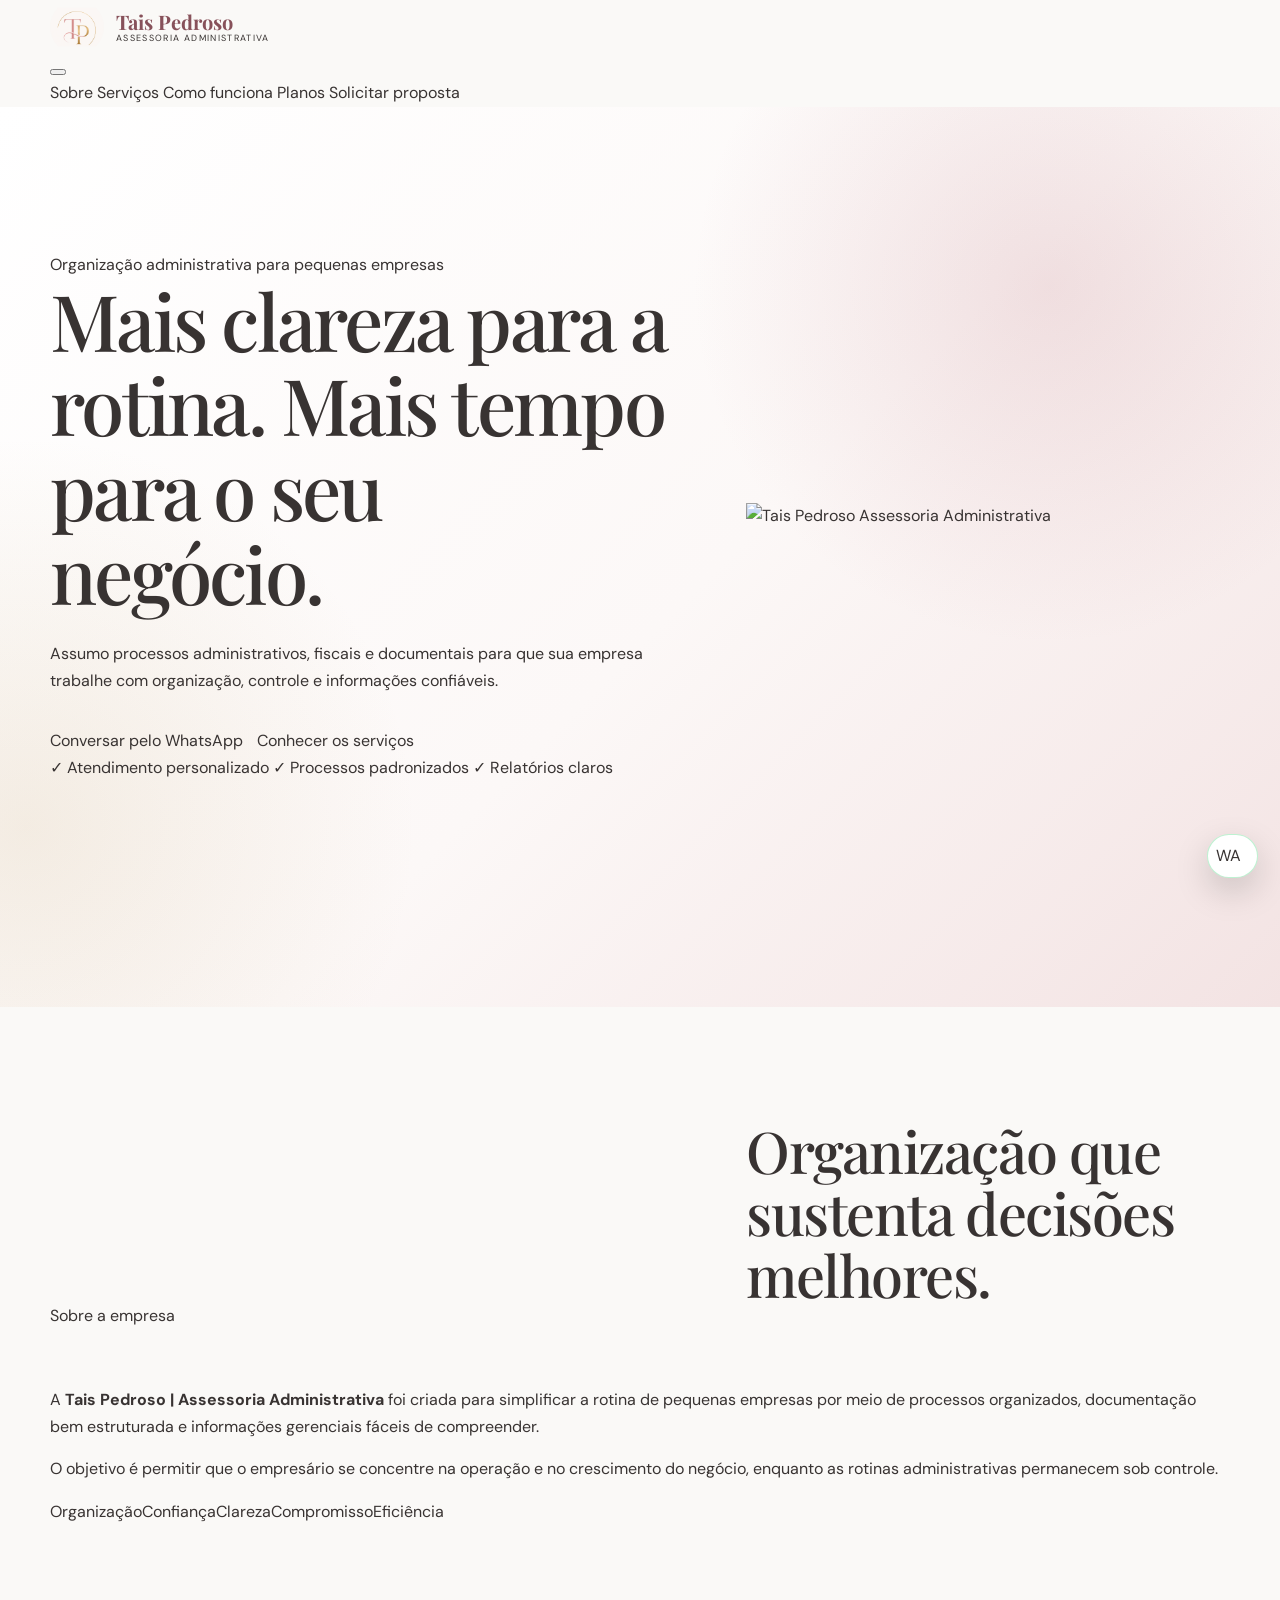
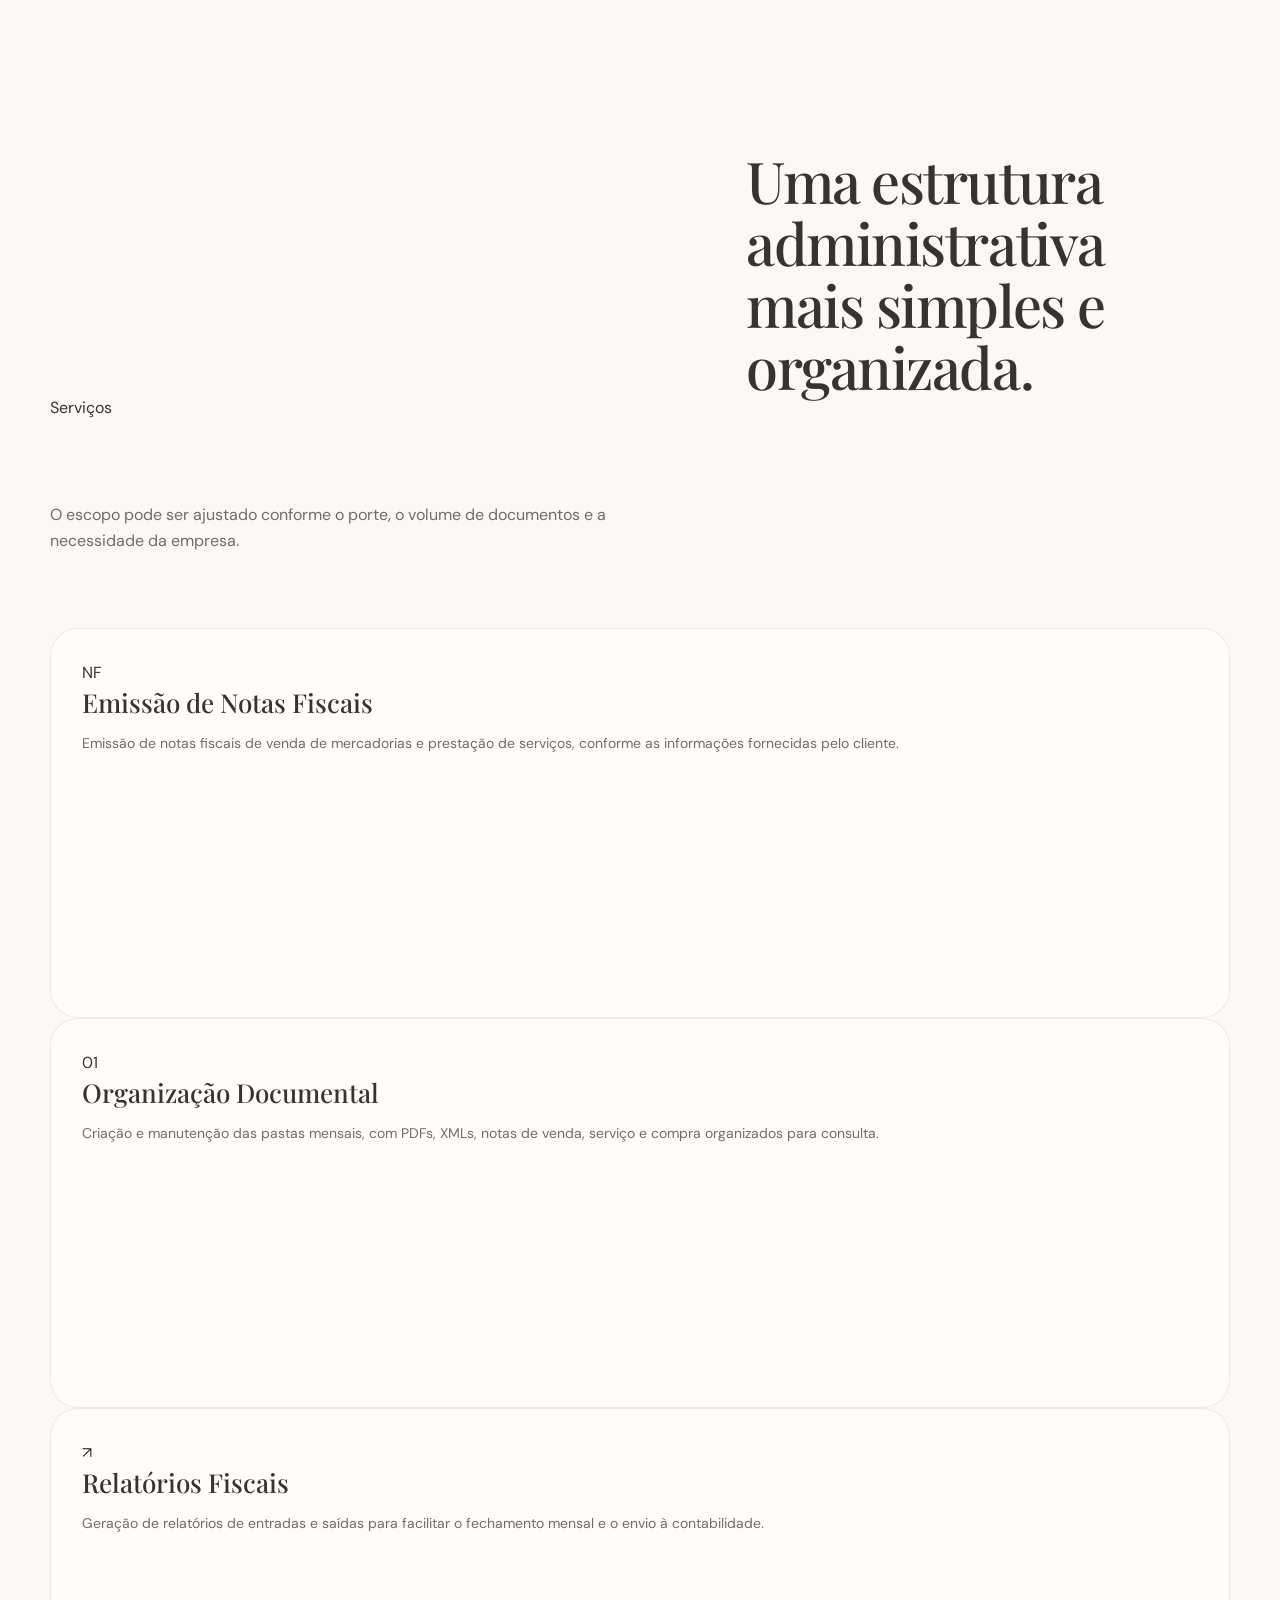
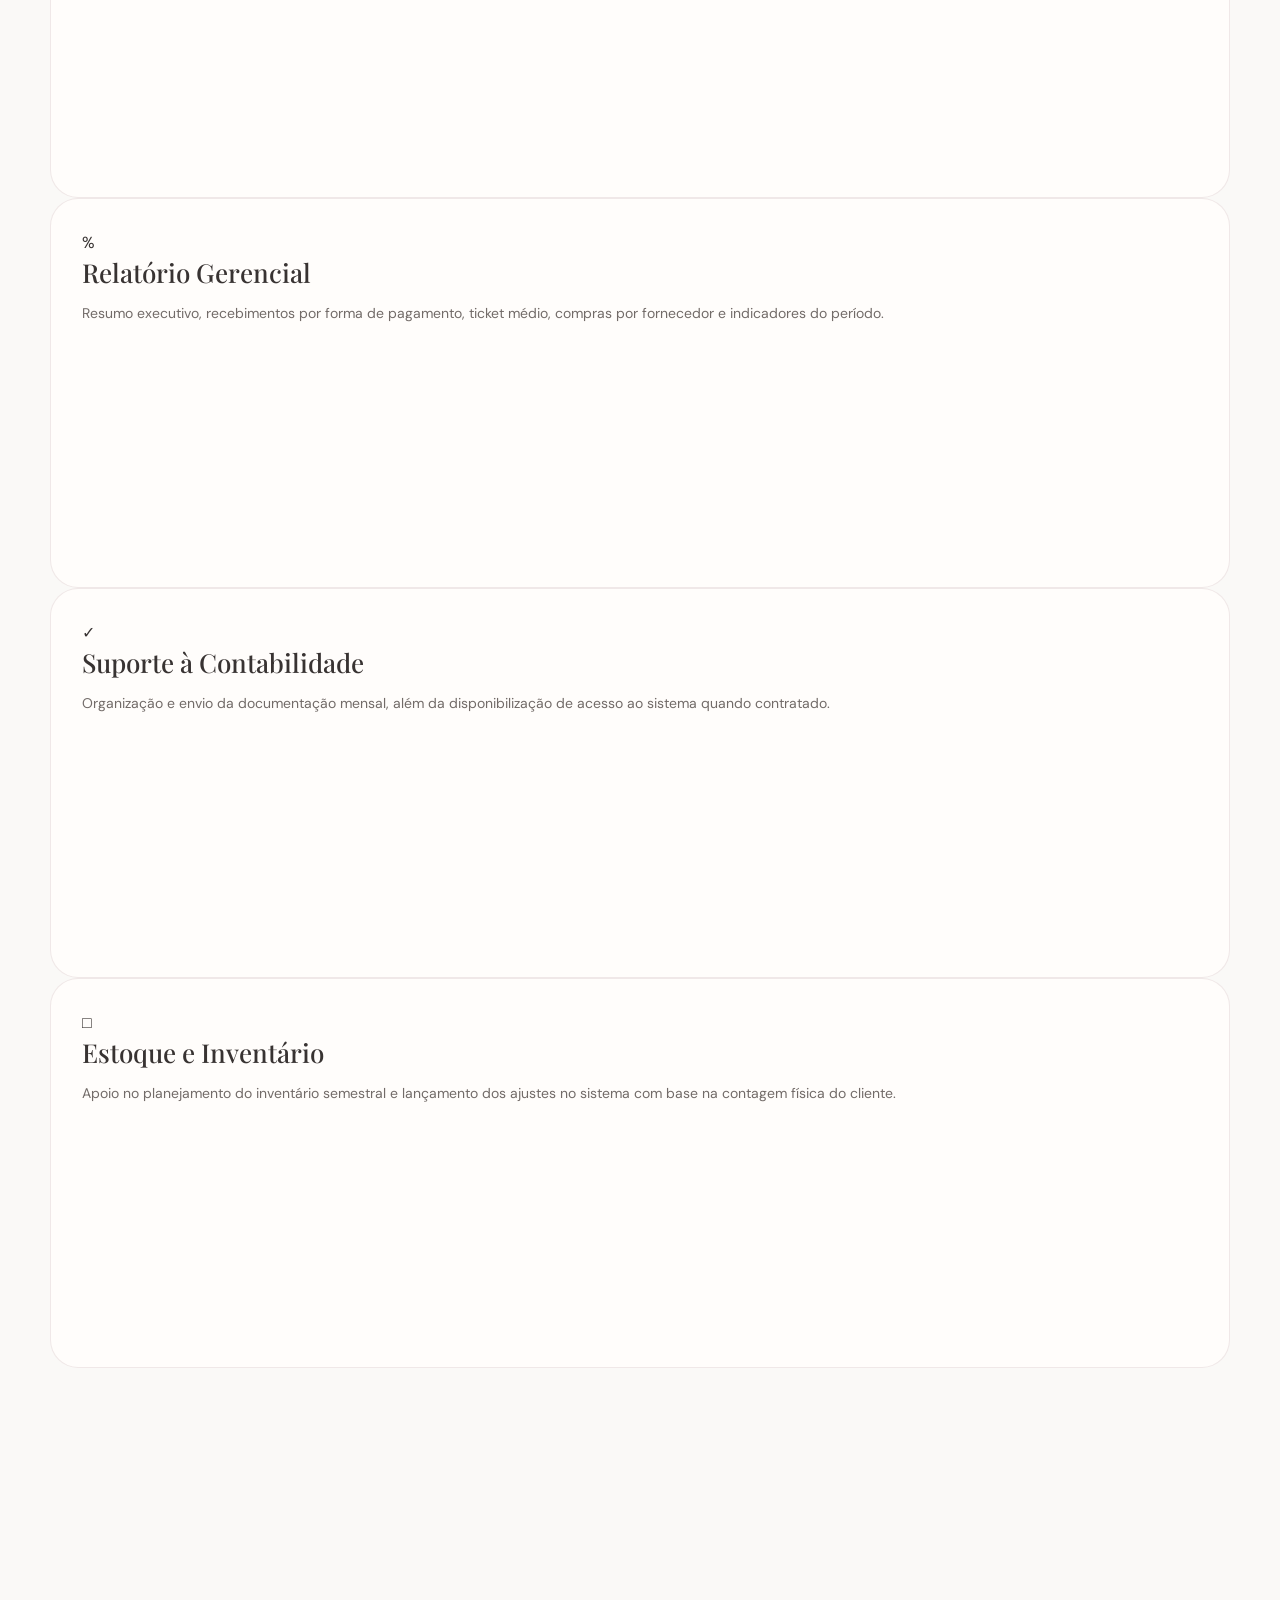
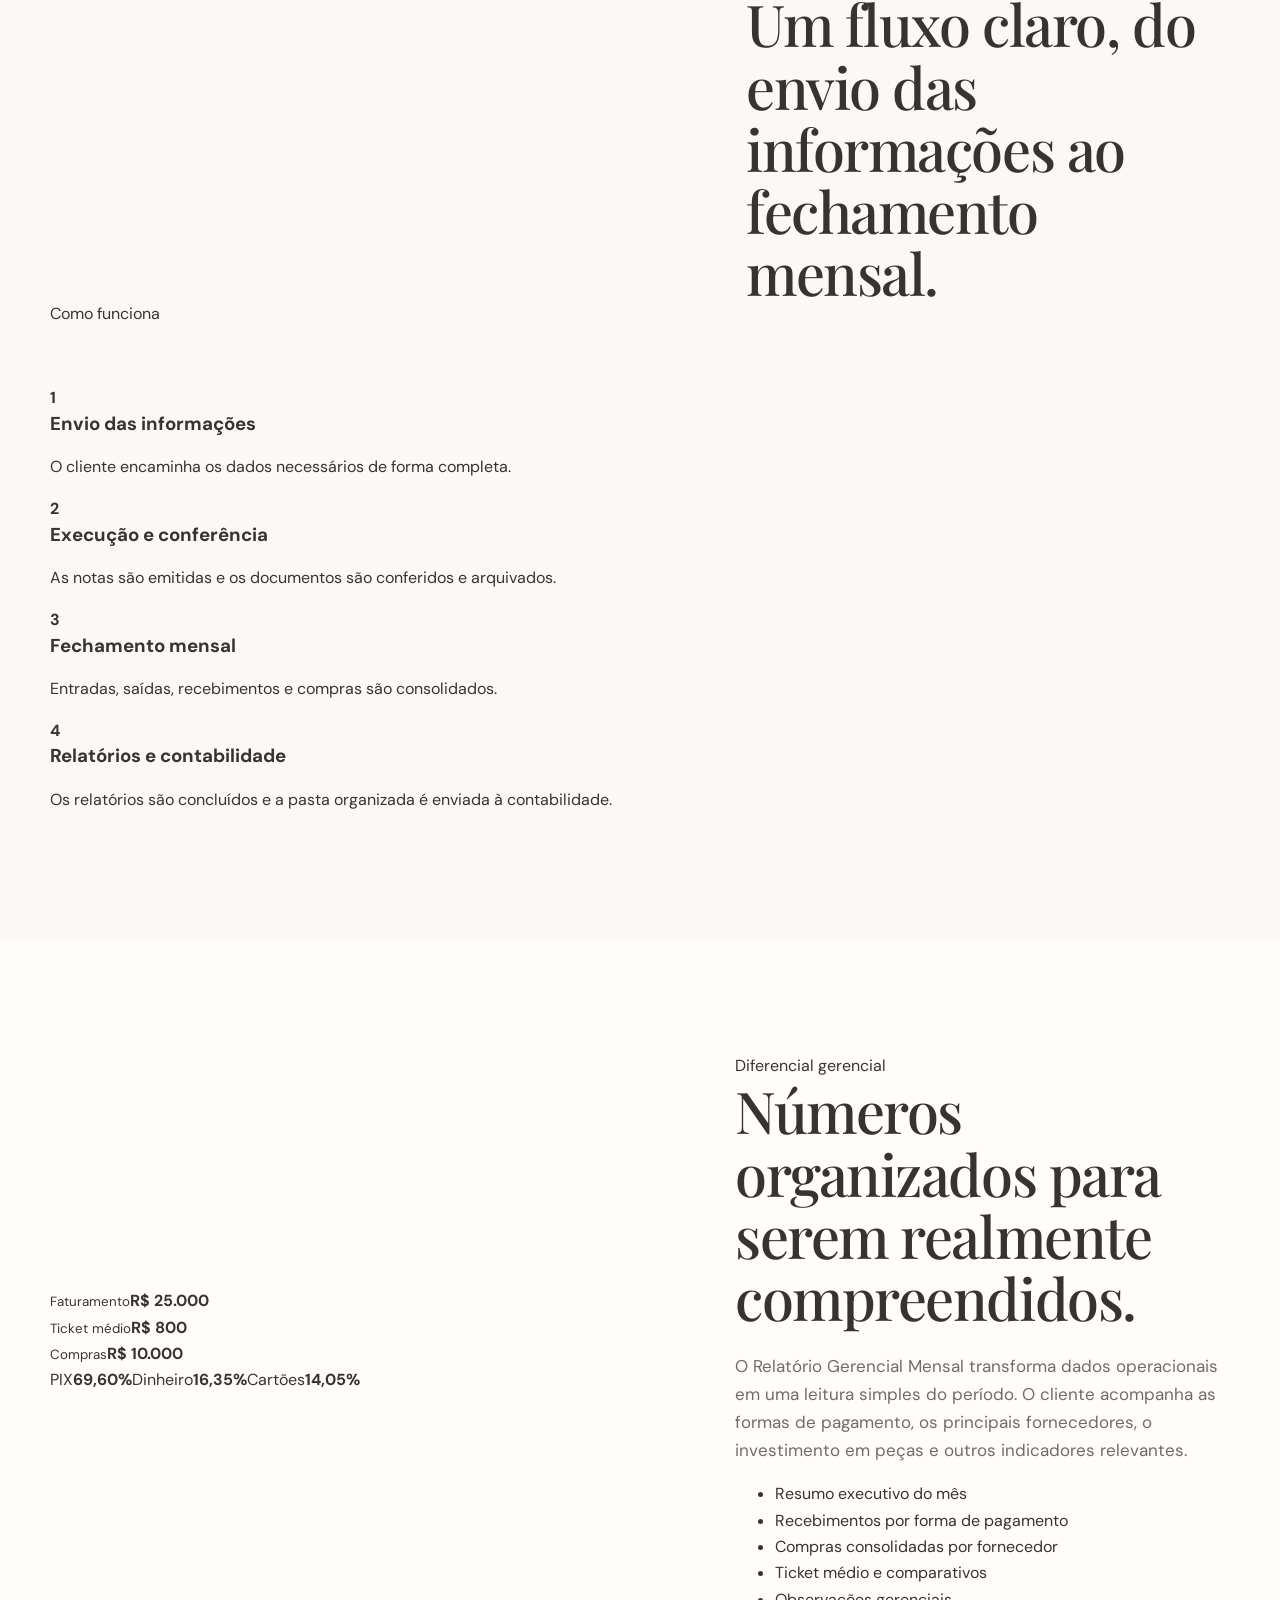
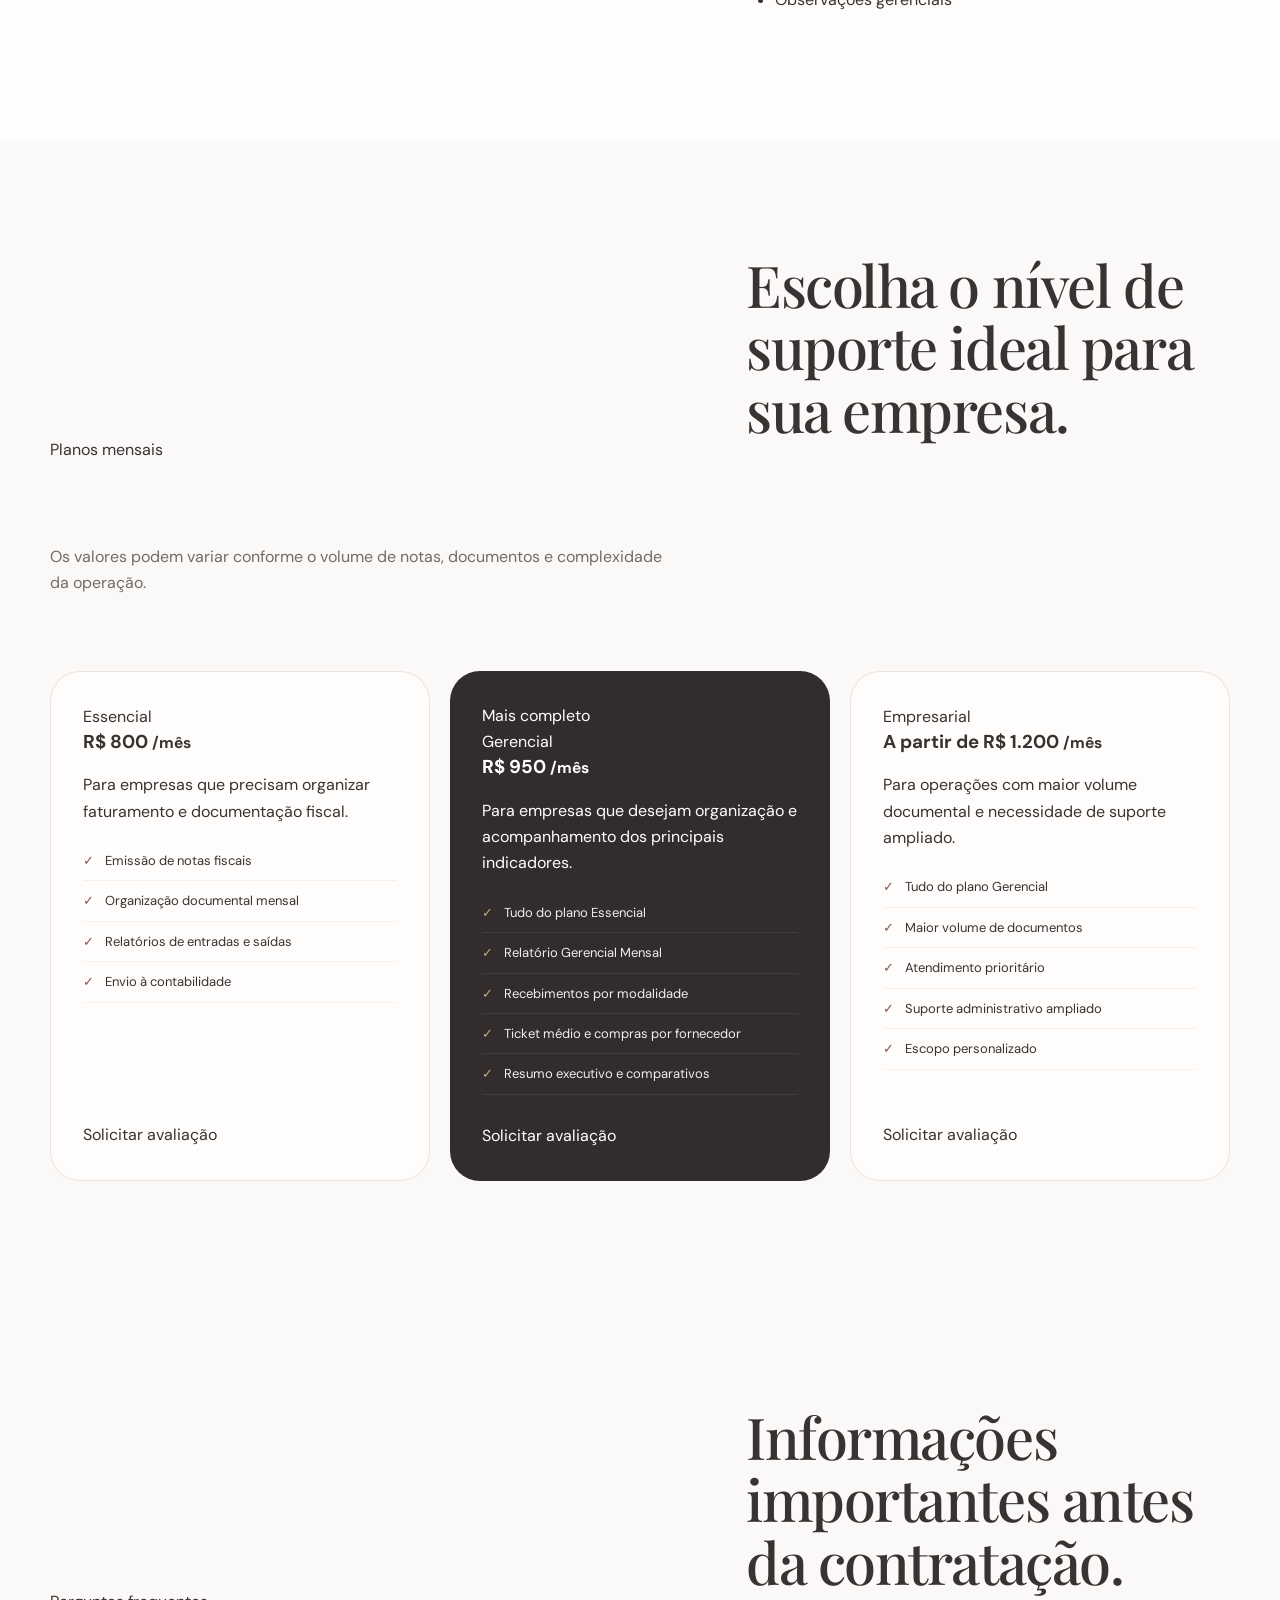
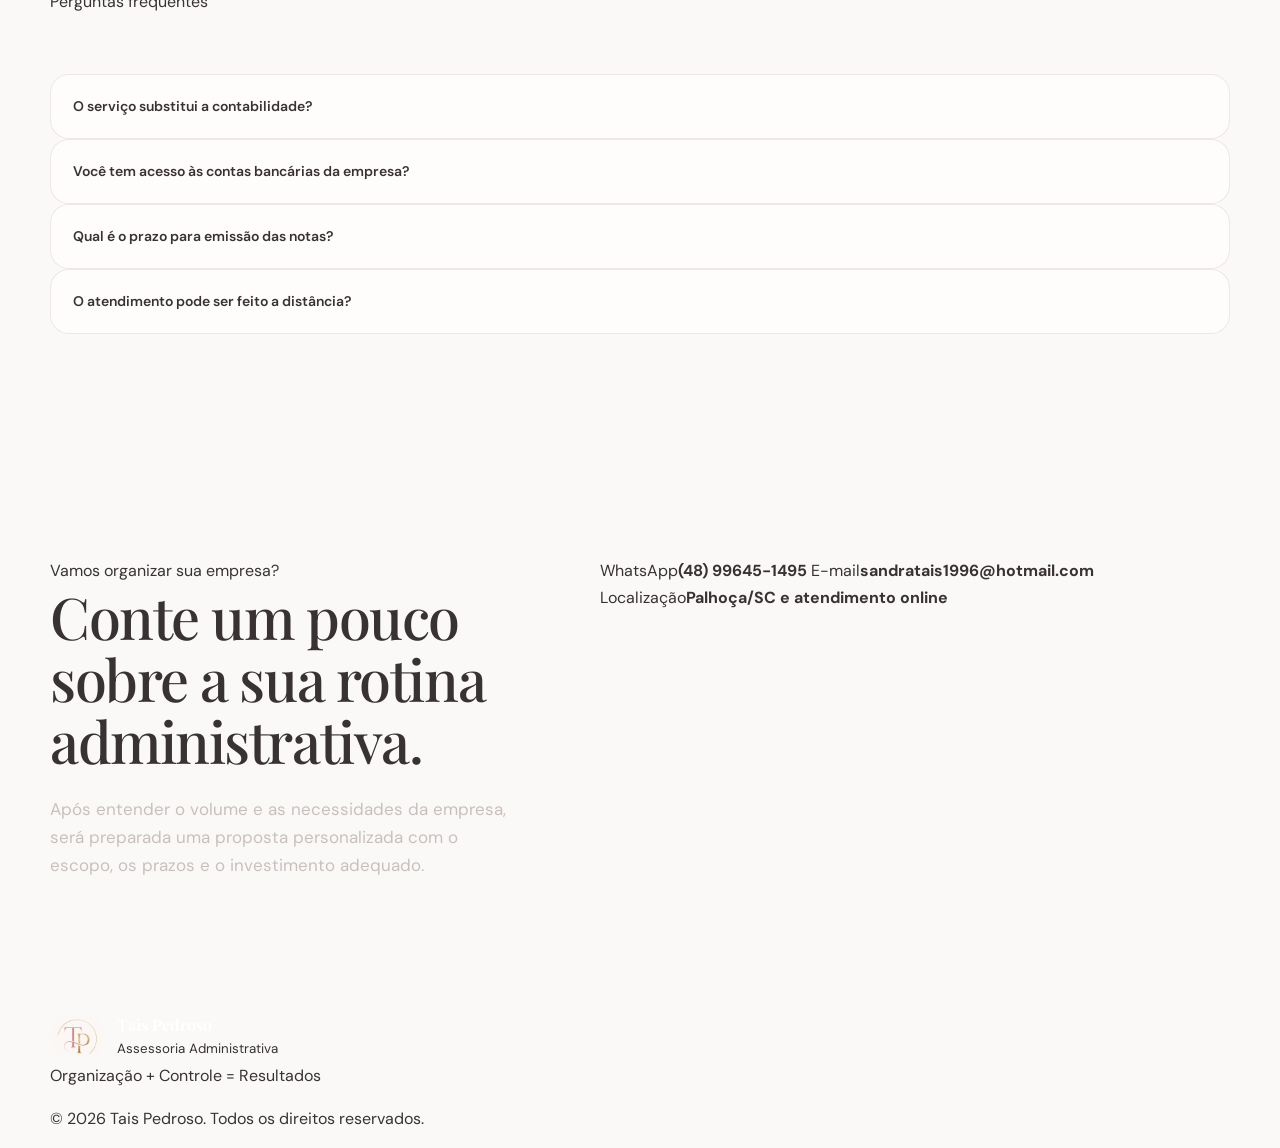
==== commit 010154d8: "Update financial metrics in report preview" ====
--- a/index.html
+++ b/index.html
@@ -3,626 +3,241 @@
 <head>
   <meta charset="utf-8">
   <meta name="viewport" content="width=device-width, initial-scale=1">
-  <meta name="theme-color" content="#b97580">
-  <meta name="description" content="Assessoria administrativa para pequenas empresas: emissão de notas fiscais, organização documental, relatórios gerenciais, suporte à contabilidade e inventário.">
-  <meta name="keywords" content="assessoria administrativa, emissão de notas fiscais, organização documental, relatório gerencial, Palhoça, Santa Catarina, pequenas empresas">
-  <meta name="author" content="Tais Pedroso | Assessoria Administrativa">
-  <meta property="og:title" content="Tais Pedroso | Assessoria Administrativa">
-  <meta property="og:description" content="Organização + Controle = Resultados. Rotinas administrativas organizadas para você focar no crescimento do seu negócio.">
-  <meta property="og:type" content="website">
-  <meta property="og:url" content="https://tpassessoria.com.br">
-  <meta property="og:image" content="https://tpassessoria.com.br/assets/logo-tp-assessoria.png">
-  <meta name="twitter:card" content="summary_large_image">
-  <link rel="canonical" href="https://tpassessoria.com.br">
+  <meta name="description" content="Assessoria administrativa para pequenas empresas: emissão de notas, organização documental, relatórios gerenciais, suporte à contabilidade e inventário.">
+  <meta name="theme-color" content="#C98C95">
+  <title>Tais Pedroso | Assessoria Administrativa</title>
   <link rel="icon" href="assets/favicon.png">
-  <link rel="preload" as="image" href="assets/logo-tp-assessoria.png">
   <link rel="stylesheet" href="styles.css">
-  <title>Tais Pedroso | Assessoria Administrativa</title>
-
-  <script type="application/ld+json">
-  {
-    "@context": "https://schema.org",
-    "@type": "ProfessionalService",
-    "name": "Tais Pedroso | Assessoria Administrativa",
-    "url": "https://tpassessoria.com.br",
-    "telephone": "+55-48-99645-1495",
-    "email": "sandratais1996@hotmail.com",
-    "areaServed": ["Palhoça", "Santa Catarina", "Brasil"],
-    "slogan": "Organização + Controle = Resultados",
-    "description": "Assessoria administrativa para pequenas empresas, com emissão de notas fiscais, organização documental, relatórios gerenciais, apoio ao fechamento mensal e suporte à contabilidade."
-  }
-  </script>
 </head>
-
 <body>
-  <div class="page-loader" aria-hidden="true"><span>TP</span></div>
-
-  <header class="site-header" id="inicio">
-    <div class="container nav-shell">
-      <a class="brand" href="#inicio" aria-label="Tais Pedroso Assessoria Administrativa">
-        <img src="assets/monograma-tp.png" alt="">
-        <span>
-          <strong>Tais Pedroso</strong>
-          <small>Assessoria Administrativa</small>
-        </span>
+  <header class="topbar" id="inicio">
+    <div class="container nav-wrap">
+      <a class="brand" href="#inicio" aria-label="Página inicial">
+        <img src="assets/monograma-tp.png" alt="Monograma TP">
+        <span><strong>Tais Pedroso</strong><small>Assessoria Administrativa</small></span>
       </a>
 
-      <button class="menu-toggle" aria-label="Abrir menu" aria-expanded="false">
-        <i></i><i></i><i></i>
+      <button class="menu-btn" aria-label="Abrir menu" aria-expanded="false">
+        <span></span><span></span><span></span>
       </button>
 
-      <nav class="main-nav" aria-label="Navegação principal">
+      <nav class="nav" aria-label="Navegação principal">
         <a href="#sobre">Sobre</a>
         <a href="#servicos">Serviços</a>
-        <a href="#metodo">Método</a>
-        <a href="#relatorio">Relatório</a>
+        <a href="#processo">Como funciona</a>
         <a href="#planos">Planos</a>
-        <a href="#duvidas">Dúvidas</a>
-        <a class="nav-button" href="#contato">Solicitar proposta</a>
+        <a class="nav-cta" href="#contato">Solicitar proposta</a>
       </nav>
     </div>
   </header>
 
   <main>
     <section class="hero">
-      <div class="hero-noise"></div>
-      <div class="hero-shape hero-shape-a"></div>
-      <div class="hero-shape hero-shape-b"></div>
-
+      <div class="hero-orb orb-one"></div>
+      <div class="hero-orb orb-two"></div>
       <div class="container hero-grid">
         <div class="hero-copy reveal">
-          <div class="kicker"><span></span> Organização administrativa para pequenas empresas</div>
-          <h1>Transforme rotinas administrativas em <em>clareza, controle e tempo.</em></h1>
-          <p class="hero-lead">
-            Sua empresa continua focada em vender, atender e crescer. Eu organizo as rotinas administrativas,
-            fiscais e documentais para que as informações estejam no lugar certo, no prazo certo.
-          </p>
-
+          <span class="eyebrow">Organização administrativa para pequenas empresas</span>
+          <h1>Mais clareza para a rotina. Mais tempo para o seu negócio.</h1>
+          <p>Assumo processos administrativos, fiscais e documentais para que sua empresa trabalhe com organização, controle e informações confiáveis.</p>
           <div class="hero-actions">
-            <a class="button primary" target="_blank" rel="noopener"
-               href="https://wa.me/5548996451495?text=Olá%2C%20Tais!%20Gostaria%20de%20conhecer%20a%20assessoria%20administrativa.">
-              Falar com a Tais
-              <span aria-hidden="true">↗</span>
-            </a>
-            <a class="button ghost" href="#servicos">Conhecer os serviços</a>
-          </div>
-
-          <div class="hero-proof">
-            <div><b>01</b><span>Atendimento<br>personalizado</span></div>
-            <div><b>02</b><span>Processos<br>padronizados</span></div>
-            <div><b>03</b><span>Informações<br>bem mastigadas</span></div>
-          </div>
-        </div>
-
-        <div class="hero-visual reveal">
-          <div class="brand-frame">
-            <div class="frame-label">Organização + Controle = Resultados</div>
-            <img src="assets/logo-tp-assessoria.png" alt="Logo Tais Pedroso Assessoria Administrativa">
-          </div>
-
-          <div class="floating-note note-one">
-            <span>Fechamento mensal</span>
-            <strong>Organizado</strong>
-            <i>✓</i>
-          </div>
-
-          <div class="floating-note note-two">
-            <span>Documentos</span>
-            <strong>Prontos para a contabilidade</strong>
-          </div>
-        </div>
-      </div>
-
-      <div class="container client-fit reveal">
-        <span>Ideal para</span>
-        <div>
-          <b>Oficinas e autocenters</b>
-          <b>Prestadores de serviços</b>
-          <b>Comércios de pequeno porte</b>
-          <b>Empresas sem setor administrativo próprio</b>
-        </div>
-      </div>
-    </section>
-
-    <section class="section section-light" id="sobre">
-      <div class="container about-grid">
-        <div class="section-intro reveal">
-          <span class="section-tag">Sobre a TP Assessoria</span>
-          <h2>Uma rotina organizada muda a forma como o empresário enxerga o próprio negócio.</h2>
-        </div>
-
-        <div class="about-content reveal">
-          <p class="big-copy">
-            A <strong>Tais Pedroso | Assessoria Administrativa</strong> nasceu para oferecer suporte
-            operacional, organização documental e informações gerenciais claras para pequenas empresas.
-          </p>
-          <p>
-            O trabalho é construído com processos padronizados, prazos definidos e acompanhamento próximo.
-            Cada documento é organizado para facilitar consultas, fechamentos e a comunicação com a contabilidade.
-          </p>
-
-          <div class="purpose-grid">
-            <article>
-              <span>Missão</span>
-              <p>Organizar processos administrativos com eficiência, responsabilidade e transparência.</p>
-            </article>
-            <article>
-              <span>Visão</span>
-              <p>Ser referência em assessoria administrativa para pequenas empresas.</p>
-            </article>
-            <article>
-              <span>Valores</span>
-              <p>Organização, confiança, clareza, compromisso e eficiência.</p>
-            </article>
-          </div>
-        </div>
-      </div>
-    </section>
-
-    <section class="section services-section" id="servicos">
-      <div class="container">
+            <a class="btn primary" href="https://wa.me/5548996451495?text=Ol%C3%A1%2C%20Tais!%20Gostaria%20de%20conhecer%20os%20servi%C3%A7os%20de%20assessoria%20administrativa." target="_blank" rel="noopener">Conversar pelo WhatsApp</a>
+            <a class="btn secondary" href="#servicos">Conhecer os serviços</a>
+          </div>
+          <div class="trust-row">
+            <span>✓ Atendimento personalizado</span>
+            <span>✓ Processos padronizados</span>
+            <span>✓ Relatórios claros</span>
+          </div>
+        </div>
+
+        <div class="hero-card reveal">
+          <img src="assets/logo-taispedroso.png" alt="Tais Pedroso Assessoria Administrativa">
+        </div>
+      </div>
+    </section>
+
+    <section class="section" id="sobre">
+      <div class="container split">
         <div class="section-heading reveal">
-          <div>
-            <span class="section-tag">O que fazemos</span>
-            <h2>Serviços pensados para tirar a administração do improviso.</h2>
-          </div>
-          <p>
-            O escopo é ajustado ao volume e à complexidade da operação. Assim, a empresa contrata o suporte
-            que realmente precisa, sem assumir uma estrutura interna maior do que o necessário.
-          </p>
-        </div>
-
-        <div class="services-grid">
-          <article class="service-card reveal">
-            <div class="service-number">01</div>
-            <div class="service-icon">NF</div>
-            <h3>Gestão de faturamento</h3>
-            <p>Emissão de notas fiscais de venda de mercadorias e prestação de serviços com base nas informações enviadas.</p>
-            <ul>
-              <li>Notas de venda</li>
-              <li>Notas de serviço</li>
-              <li>Cancelamentos e correções, quando aplicáveis</li>
-            </ul>
-          </article>
-
-          <article class="service-card reveal">
-            <div class="service-number">02</div>
-            <div class="service-icon">▤</div>
-            <h3>Organização documental</h3>
-            <p>Estrutura mensal de arquivos para que documentos fiscais sejam encontrados rapidamente e enviados com segurança.</p>
-            <ul>
-              <li>PDFs, XMLs e DANFEs</li>
-              <li>Notas de venda, serviço e compra</li>
-              <li>Pastas padronizadas por competência</li>
-            </ul>
-          </article>
-
-          <article class="service-card reveal">
-            <div class="service-number">03</div>
-            <div class="service-icon">↗</div>
-            <h3>Fechamento mensal</h3>
-            <p>Conferência e consolidação das informações do período antes do envio para a contabilidade.</p>
-            <ul>
-              <li>Relatório de entradas</li>
-              <li>Relatório de saídas</li>
-              <li>Checklist de fechamento</li>
-            </ul>
-          </article>
-
-          <article class="service-card reveal">
-            <div class="service-number">04</div>
-            <div class="service-icon">%</div>
-            <h3>Relatório gerencial</h3>
-            <p>Informações resumidas e apresentadas de forma clara para facilitar o acompanhamento mensal do negócio.</p>
-            <ul>
-              <li>Recebimentos por modalidade</li>
-              <li>Ticket médio</li>
-              <li>Compras por fornecedor</li>
-            </ul>
-          </article>
-
-          <article class="service-card reveal">
-            <div class="service-number">05</div>
-            <div class="service-icon">✓</div>
-            <h3>Suporte à contabilidade</h3>
-            <p>Preparação e envio da pasta mensal com os documentos e relatórios definidos no escopo contratado.</p>
-            <ul>
-              <li>Pasta compactada e conferida</li>
-              <li>Comunicação organizada</li>
-              <li>Acesso ao Bling, quando necessário</li>
-            </ul>
-          </article>
-
-          <article class="service-card reveal">
-            <div class="service-number">06</div>
-            <div class="service-icon">□</div>
-            <h3>Estoque e inventário</h3>
-            <p>Apoio semestral ao inventário, com organização da contagem e lançamento dos ajustes informados pelo cliente.</p>
-            <ul>
-              <li>Planejamento do inventário</li>
-              <li>Registro das divergências</li>
-              <li>Ajustes no sistema contratado</li>
-            </ul>
-          </article>
-        </div>
-      </div>
-    </section>
-
-    <section class="section method-section" id="metodo">
-      <div class="container method-grid">
-        <div class="method-copy reveal">
-          <span class="section-tag light">Método de trabalho</span>
-          <h2>Um processo organizado do primeiro contato ao fechamento mensal.</h2>
-          <p>
-            A TP Assessoria trabalha com procedimentos documentados, checklists e etapas de conferência.
-            Isso reduz esquecimentos, facilita o acompanhamento e mantém a qualidade das entregas.
-          </p>
-          <a class="text-link" href="#contato">Entender o plano ideal <span>→</span></a>
-        </div>
-
-        <div class="method-steps">
-          <article class="reveal">
-            <b>1</b>
-            <div>
-              <h3>Diagnóstico e proposta</h3>
-              <p>Entendimento da rotina, do volume e das necessidades antes da definição do escopo.</p>
+          <span class="eyebrow">Sobre a empresa</span>
+          <h2>Organização que sustenta decisões melhores.</h2>
+        </div>
+        <div class="about-copy reveal">
+          <p>A <strong>Tais Pedroso | Assessoria Administrativa</strong> foi criada para simplificar a rotina de pequenas empresas por meio de processos organizados, documentação bem estruturada e informações gerenciais fáceis de compreender.</p>
+          <p>O objetivo é permitir que o empresário se concentre na operação e no crescimento do negócio, enquanto as rotinas administrativas permanecem sob controle.</p>
+          <div class="values">
+            <span>Organização</span><span>Confiança</span><span>Clareza</span><span>Compromisso</span><span>Eficiência</span>
+          </div>
+        </div>
+      </div>
+    </section>
+
+    <section class="section soft" id="servicos">
+      <div class="container">
+        <div class="section-heading centered reveal">
+          <span class="eyebrow">Serviços</span>
+          <h2>Uma estrutura administrativa mais simples e organizada.</h2>
+          <p>O escopo pode ser ajustado conforme o porte, o volume de documentos e a necessidade da empresa.</p>
+        </div>
+
+        <div class="service-grid">
+          <article class="service-card reveal">
+            <div class="icon">NF</div>
+            <h3>Emissão de Notas Fiscais</h3>
+            <p>Emissão de notas fiscais de venda de mercadorias e prestação de serviços, conforme as informações fornecidas pelo cliente.</p>
+          </article>
+          <article class="service-card reveal">
+            <div class="icon">01</div>
+            <h3>Organização Documental</h3>
+            <p>Criação e manutenção das pastas mensais, com PDFs, XMLs, notas de venda, serviço e compra organizados para consulta.</p>
+          </article>
+          <article class="service-card reveal">
+            <div class="icon">↗</div>
+            <h3>Relatórios Fiscais</h3>
+            <p>Geração de relatórios de entradas e saídas para facilitar o fechamento mensal e o envio à contabilidade.</p>
+          </article>
+          <article class="service-card reveal">
+            <div class="icon">%</div>
+            <h3>Relatório Gerencial</h3>
+            <p>Resumo executivo, recebimentos por forma de pagamento, ticket médio, compras por fornecedor e indicadores do período.</p>
+          </article>
+          <article class="service-card reveal">
+            <div class="icon">✓</div>
+            <h3>Suporte à Contabilidade</h3>
+            <p>Organização e envio da documentação mensal, além da disponibilização de acesso ao sistema quando contratado.</p>
+          </article>
+          <article class="service-card reveal">
+            <div class="icon">□</div>
+            <h3>Estoque e Inventário</h3>
+            <p>Apoio no planejamento do inventário semestral e lançamento dos ajustes no sistema com base na contagem física do cliente.</p>
+          </article>
+        </div>
+      </div>
+    </section>
+
+    <section class="section" id="processo">
+      <div class="container">
+        <div class="section-heading centered reveal">
+          <span class="eyebrow">Como funciona</span>
+          <h2>Um fluxo claro, do envio das informações ao fechamento mensal.</h2>
+        </div>
+        <div class="timeline">
+          <div class="step reveal"><b>1</b><h3>Envio das informações</h3><p>O cliente encaminha os dados necessários de forma completa.</p></div>
+          <div class="step reveal"><b>2</b><h3>Execução e conferência</h3><p>As notas são emitidas e os documentos são conferidos e arquivados.</p></div>
+          <div class="step reveal"><b>3</b><h3>Fechamento mensal</h3><p>Entradas, saídas, recebimentos e compras são consolidados.</p></div>
+          <div class="step reveal"><b>4</b><h3>Relatórios e contabilidade</h3><p>Os relatórios são concluídos e a pasta organizada é enviada à contabilidade.</p></div>
+        </div>
+      </div>
+    </section>
+
+    <section class="section report-section">
+      <div class="container report-grid">
+        <div class="report-preview reveal">
+          <div class="report-window">
+            <div class="window-top"><span></span><span></span><span></span></div>
+            <div class="metric-row">
+              <div><small>Faturamento</small><strong>R$ 25.000</strong></div>
+              <div><small>Ticket médio</small><strong>R$ 800</strong></div>
+              <div><small>Compras</small><strong>R$ 10.000</strong></div>
             </div>
-          </article>
-          <article class="reveal">
-            <b>2</b>
-            <div>
-              <h3>Onboarding e acessos</h3>
-              <p>Cadastro, contrato, sistemas, pasta do cliente e alinhamento com a contabilidade.</p>
+            <div class="chart">
+              <i style="height:42%"></i><i style="height:72%"></i><i style="height:55%"></i><i style="height:88%"></i><i style="height:68%"></i>
             </div>
-          </article>
-          <article class="reveal">
-            <b>3</b>
-            <div>
-              <h3>Rotina operacional</h3>
-              <p>Emissão, arquivamento, atualização dos controles e acompanhamento das pendências.</p>
-            </div>
-          </article>
-          <article class="reveal">
-            <b>4</b>
-            <div>
-              <h3>Fechamento e relatório</h3>
-              <p>Conferência final, relatórios, entrega gerencial e envio da documentação à contabilidade.</p>
-            </div>
-          </article>
-        </div>
-      </div>
-    </section>
-
-    <section class="section report-section" id="relatorio">
-      <div class="container report-grid">
-        <div class="dashboard-wrap reveal">
-          <div class="dashboard">
-            <div class="dashboard-head">
-              <div>
-                <small>Relatório Gerencial Mensal</small>
-                <strong>Visão clara do período</strong>
-              </div>
-              <span>COMPETÊNCIA 00/0000</span>
-            </div>
-
-            <div class="metric-cards">
-              <article><small>Total recebido</small><strong>R$ 24.160</strong><em>100%</em></article>
-              <article><small>Ticket médio</small><strong>R$ 600</strong><em>Indicador</em></article>
-              <article><small>Compras em peças</small><strong>R$ 8.420</strong><em>34,9%</em></article>
-            </div>
-
-            <div class="dashboard-body">
-              <div class="bar-panel">
-                <div class="panel-title"><span>Recebimentos</span><small>por modalidade</small></div>
-                <div class="bars">
-                  <div><span>PIX</span><i style="--value:70%"></i><b>69,6%</b></div>
-                  <div><span>Dinheiro</span><i style="--value:33%"></i><b>16,3%</b></div>
-                  <div><span>Crédito</span><i style="--value:24%"></i><b>11,6%</b></div>
-                  <div><span>Débito</span><i style="--value:12%"></i><b>2,5%</b></div>
-                </div>
-              </div>
-
-              <div class="donut-panel">
-                <div class="donut"><span>34,9%<small>compras</small></span></div>
-                <p>Comparativo entre recebimentos e investimento em peças.</p>
-              </div>
-            </div>
-
-            <div class="dashboard-footer">
-              <span>✓ Resumo executivo</span>
-              <span>✓ Compras por fornecedor</span>
-              <span>✓ Observações do período</span>
-            </div>
-          </div>
-        </div>
-
+            <div class="mini-list"><span>PIX</span><b>69,60%</b><span>Dinheiro</span><b>16,35%</b><span>Cartões</span><b>14,05%</b></div>
+          </div>
+        </div>
         <div class="report-copy reveal">
-          <span class="section-tag">Diferencial gerencial</span>
-          <h2>Não basta guardar documentos. É preciso transformar os dados em informação útil.</h2>
-          <p>
-            O Relatório Gerencial Mensal organiza os principais números da empresa em uma leitura direta,
-            sem linguagem complicada e sem depender de várias telas do sistema.
-          </p>
-          <div class="benefit-list">
-            <div><b>01</b><span><strong>Resumo executivo</strong>Os destaques do mês reunidos em poucos minutos de leitura.</span></div>
-            <div><b>02</b><span><strong>Indicadores</strong>Formas de pagamento, ticket médio e comparativos do período.</span></div>
-            <div><b>03</b><span><strong>Compras</strong>Consolidação dos valores investidos e separação por fornecedor.</span></div>
-          </div>
-        </div>
-      </div>
-    </section>
-
-    <section class="section boundaries-section">
-      <div class="container boundaries-grid">
-        <div class="boundaries-copy reveal">
-          <span class="section-tag light">Escopo transparente</span>
-          <h2>Clareza também significa dizer exatamente o que faz parte do serviço.</h2>
-          <p>
-            A assessoria administrativa trabalha em conjunto com a contabilidade, mas não a substitui.
-            Também não realiza movimentações bancárias ou pagamentos em nome do cliente.
-          </p>
-        </div>
-
-        <div class="boundaries-cards">
-          <article class="reveal">
-            <span>Está incluído</span>
-            <ul>
-              <li>Rotinas descritas no plano contratado</li>
-              <li>Organização dos documentos fiscais</li>
-              <li>Relatórios e controles definidos</li>
-              <li>Comunicação administrativa com a contabilidade</li>
-            </ul>
-          </article>
-          <article class="reveal">
-            <span>Não está incluído</span>
-            <ul>
-              <li>Escrituração contábil, fiscal ou trabalhista</li>
-              <li>Consultoria tributária ou jurídica</li>
-              <li>Acesso bancário e realização de pagamentos</li>
-              <li>Decisões fiscais sem orientação da contabilidade</li>
-            </ul>
-          </article>
-        </div>
-      </div>
-    </section>
-
-    <section class="section pricing-section" id="planos">
-      <div class="container">
-        <div class="section-heading reveal">
-          <div>
-            <span class="section-tag">Planos mensais</span>
-            <h2>Uma solução proporcional à necessidade da sua empresa.</h2>
-          </div>
-          <p>
-            Os valores abaixo são referências iniciais. A proposta final considera volume de documentos,
-            sistemas utilizados, frequência das demandas e complexidade da operação.
-          </p>
-        </div>
-
+          <span class="eyebrow">Diferencial gerencial</span>
+          <h2>Números organizados para serem realmente compreendidos.</h2>
+          <p>O Relatório Gerencial Mensal transforma dados operacionais em uma leitura simples do período. O cliente acompanha as formas de pagamento, os principais fornecedores, o investimento em peças e outros indicadores relevantes.</p>
+          <ul class="check-list">
+            <li>Resumo executivo do mês</li>
+            <li>Recebimentos por forma de pagamento</li>
+            <li>Compras consolidadas por fornecedor</li>
+            <li>Ticket médio e comparativos</li>
+            <li>Observações gerenciais</li>
+          </ul>
+        </div>
+      </div>
+    </section>
+
+    <section class="section soft" id="planos">
+      <div class="container">
+        <div class="section-heading centered reveal">
+          <span class="eyebrow">Planos mensais</span>
+          <h2>Escolha o nível de suporte ideal para sua empresa.</h2>
+          <p>Os valores podem variar conforme o volume de notas, documentos e complexidade da operação.</p>
+        </div>
         <div class="pricing-grid">
           <article class="price-card reveal">
-            <div class="price-top">
-              <span>Essencial</span>
-              <small>Organização fiscal e documental</small>
-            </div>
-            <div class="price"><sup>R$</sup><strong>800</strong><em>/mês</em></div>
-            <ul>
-              <li>Emissão de notas fiscais</li>
-              <li>Organização documental mensal</li>
-              <li>Relatórios de entradas e saídas</li>
-              <li>Envio organizado à contabilidade</li>
-            </ul>
-            <button class="button ghost full plan-select" data-plan="Plano Essencial">Solicitar proposta</button>
+            <span class="plan-label">Essencial</span>
+            <h3>R$ 800 <small>/mês</small></h3>
+            <p>Para empresas que precisam organizar faturamento e documentação fiscal.</p>
+            <ul><li>Emissão de notas fiscais</li><li>Organização documental mensal</li><li>Relatórios de entradas e saídas</li><li>Envio à contabilidade</li></ul>
+            <a class="btn secondary full" href="#contato">Solicitar avaliação</a>
           </article>
 
           <article class="price-card featured reveal">
-            <div class="featured-label">Mais escolhido</div>
-            <div class="price-top">
-              <span>Gerencial</span>
-              <small>Organização + indicadores mensais</small>
-            </div>
-            <div class="price"><sup>R$</sup><strong>950</strong><em>/mês</em></div>
-            <ul>
-              <li>Tudo do Plano Essencial</li>
-              <li>Relatório Gerencial Mensal</li>
-              <li>Recebimentos por modalidade</li>
-              <li>Ticket médio e comparativos</li>
-              <li>Compras por fornecedor</li>
-            </ul>
-            <button class="button primary full plan-select" data-plan="Plano Gerencial">Solicitar proposta</button>
+            <span class="badge">Mais completo</span>
+            <span class="plan-label">Gerencial</span>
+            <h3>R$ 950 <small>/mês</small></h3>
+            <p>Para empresas que desejam organização e acompanhamento dos principais indicadores.</p>
+            <ul><li>Tudo do plano Essencial</li><li>Relatório Gerencial Mensal</li><li>Recebimentos por modalidade</li><li>Ticket médio e compras por fornecedor</li><li>Resumo executivo e comparativos</li></ul>
+            <a class="btn primary full" href="#contato">Solicitar avaliação</a>
           </article>
 
           <article class="price-card reveal">
-            <div class="price-top">
-              <span>Empresarial</span>
-              <small>Operações com maior volume</small>
-            </div>
-            <div class="price price-long"><sup>R$</sup><strong>1.200</strong><em>+ /mês</em></div>
-            <ul>
-              <li>Tudo do Plano Gerencial</li>
-              <li>Maior volume de documentos</li>
-              <li>Atendimento prioritário</li>
-              <li>Suporte administrativo ampliado</li>
-              <li>Escopo personalizado</li>
-            </ul>
-            <button class="button ghost full plan-select" data-plan="Plano Empresarial">Solicitar proposta</button>
-          </article>
-        </div>
-
-        <p class="pricing-note reveal">O plano ideal é definido após uma conversa breve sobre a rotina da empresa.</p>
-      </div>
-    </section>
-
-    <section class="section materials-section">
-      <div class="container materials-grid">
-        <div class="materials-copy reveal">
-          <span class="section-tag">Conheça o padrão de entrega</span>
-          <h2>Uma apresentação profissional antes mesmo do início do contrato.</h2>
-          <p>
-            A proposta comercial descreve o escopo, os prazos, as responsabilidades e as condições de forma clara.
-            O objetivo é que o cliente saiba exatamente o que será entregue.
-          </p>
-        </div>
-        <div class="download-card reveal">
-          <div class="document-preview">
-            <span>TP</span>
-            <small>PROPOSTA COMERCIAL</small>
-            <strong>Organização + Controle = Resultados</strong>
-          </div>
-          <div>
-            <span>Material institucional</span>
-            <h3>Proposta comercial modelo</h3>
-            <p>Consulte um exemplo do padrão visual e da estrutura utilizada nas propostas.</p>
-            <a href="downloads/Proposta_Comercial_TP_Assessoria.pdf" target="_blank" rel="noopener">Abrir documento <b>↗</b></a>
-          </div>
-        </div>
-      </div>
-    </section>
-
-    <section class="section faq-section" id="duvidas">
-      <div class="container faq-grid">
-        <div class="faq-intro reveal">
-          <span class="section-tag">Perguntas frequentes</span>
-          <h2>Antes de contratar, é importante entender como o serviço funciona.</h2>
-          <p>Estas são algumas das dúvidas mais comuns sobre prazos, responsabilidades e atendimento.</p>
-        </div>
-
-        <div class="accordion">
-          <details class="reveal">
-            <summary>O serviço substitui a contabilidade?<span>+</span></summary>
-            <p>Não. A assessoria administrativa organiza e executa as rotinas contratadas, enquanto a contabilidade permanece responsável pela escrituração, apuração de tributos e orientação fiscal, contábil e trabalhista.</p>
-          </details>
-          <details class="reveal">
-            <summary>Qual é o prazo para emissão das notas?<span>+</span></summary>
-            <p>O prazo padrão é de até 2 dias úteis após o recebimento completo das informações necessárias, salvo condição específica definida na proposta.</p>
-          </details>
-          <details class="reveal">
-            <summary>Você acessa a conta bancária da empresa?<span>+</span></summary>
-            <p>Não. O escopo atual não inclui acesso bancário, realização de pagamentos, movimentação financeira ou conciliação bancária.</p>
-          </details>
-          <details class="reveal">
-            <summary>O atendimento pode ser totalmente online?<span>+</span></summary>
-            <p>Sim. A rotina pode ser conduzida online por meio dos sistemas e canais de comunicação definidos no onboarding. Atendimentos presenciais podem ser avaliados conforme a localização e a necessidade.</p>
-          </details>
-          <details class="reveal">
-            <summary>Os planos podem ser personalizados?<span>+</span></summary>
-            <p>Sim. O plano e o valor final são definidos conforme o volume de notas, documentos, sistemas utilizados e complexidade da operação.</p>
-          </details>
-        </div>
-      </div>
-    </section>
-
-    <section class="contact-section" id="contato">
-      <div class="contact-glow"></div>
+            <span class="plan-label">Empresarial</span>
+            <h3>A partir de R$ 1.200 <small>/mês</small></h3>
+            <p>Para operações com maior volume documental e necessidade de suporte ampliado.</p>
+            <ul><li>Tudo do plano Gerencial</li><li>Maior volume de documentos</li><li>Atendimento prioritário</li><li>Suporte administrativo ampliado</li><li>Escopo personalizado</li></ul>
+            <a class="btn secondary full" href="#contato">Solicitar avaliação</a>
+          </article>
+        </div>
+      </div>
+    </section>
+
+    <section class="section faq">
+      <div class="container">
+        <div class="section-heading centered reveal">
+          <span class="eyebrow">Perguntas frequentes</span>
+          <h2>Informações importantes antes da contratação.</h2>
+        </div>
+        <div class="faq-list">
+          <details class="reveal"><summary>O serviço substitui a contabilidade?</summary><p>Não. A assessoria administrativa organiza documentos, executa rotinas contratadas e facilita o envio das informações. A escrituração contábil, fiscal, trabalhista e a orientação tributária continuam sendo atribuições da contabilidade.</p></details>
+          <details class="reveal"><summary>Você tem acesso às contas bancárias da empresa?</summary><p>Não. Os serviços apresentados não incluem acesso bancário, realização de pagamentos, movimentações financeiras ou conciliação bancária.</p></details>
+          <details class="reveal"><summary>Qual é o prazo para emissão das notas?</summary><p>O prazo padrão é de até 2 dias úteis após o recebimento completo das informações necessárias, salvo condição específica definida na proposta e no contrato.</p></details>
+          <details class="reveal"><summary>O atendimento pode ser feito a distância?</summary><p>Sim. O atendimento é realizado principalmente de forma online, permitindo atender empresas de diferentes localidades. Demandas presenciais podem ser avaliadas conforme a região e a necessidade.</p></details>
+        </div>
+      </div>
+    </section>
+
+    <section class="section contact" id="contato">
       <div class="container contact-grid">
         <div class="contact-copy reveal">
-          <span class="section-tag light">Solicite uma avaliação</span>
-          <h2>Sua empresa pode ser mais organizada sem precisar criar um setor administrativo inteiro.</h2>
-          <p>
-            Preencha as informações abaixo. Ao enviar, o WhatsApp será aberto com um resumo da sua necessidade
-            para iniciarmos a conversa.
-          </p>
-
-          <div class="direct-contact">
-            <a target="_blank" rel="noopener" href="https://wa.me/5548996451495">
-              <span>WhatsApp</span><strong>(48) 99645-1495</strong>
-            </a>
-            <a href="mailto:sandratais1996@hotmail.com">
-              <span>E-mail</span><strong>sandratais1996@hotmail.com</strong>
-            </a>
-            <div>
-              <span>Atendimento</span><strong>Palhoça/SC e online</strong>
-            </div>
-          </div>
-        </div>
-
-        <form class="lead-form reveal" id="leadForm">
-          <div class="form-row">
-            <label>
-              <span>Seu nome</span>
-              <input required name="nome" type="text" autocomplete="name" placeholder="Como posso te chamar?">
-            </label>
-            <label>
-              <span>Empresa</span>
-              <input required name="empresa" type="text" autocomplete="organization" placeholder="Nome da empresa">
-            </label>
-          </div>
-
-          <div class="form-row">
-            <label>
-              <span>Cidade</span>
-              <input name="cidade" type="text" autocomplete="address-level2" placeholder="Cidade/UF">
-            </label>
-            <label>
-              <span>Segmento</span>
-              <input name="segmento" type="text" placeholder="Ex.: oficina, comércio, serviços">
-            </label>
-          </div>
-
-          <div class="form-row">
-            <label>
-              <span>Volume aproximado de notas</span>
-              <select name="volume">
-                <option value="Não informado">Selecione</option>
-                <option>Até 30 por mês</option>
-                <option>De 31 a 80 por mês</option>
-                <option>De 81 a 150 por mês</option>
-                <option>Mais de 150 por mês</option>
-              </select>
-            </label>
-            <label>
-              <span>Plano de interesse</span>
-              <select name="plano" id="planField">
-                <option value="Ainda não sei">Ainda não sei</option>
-                <option>Plano Essencial</option>
-                <option>Plano Gerencial</option>
-                <option>Plano Empresarial</option>
-              </select>
-            </label>
-          </div>
-
-          <label>
-            <span>O que você gostaria de organizar?</span>
-            <textarea name="mensagem" rows="4" placeholder="Conte brevemente quais rotinas mais tomam seu tempo hoje."></textarea>
-          </label>
-
-          <button class="button primary full" type="submit">Enviar pelo WhatsApp <span>↗</span></button>
-          <small class="privacy-note">Nenhuma informação é armazenada no site. O envio acontece diretamente pelo WhatsApp.</small>
-        </form>
+          <span class="eyebrow light">Vamos organizar sua empresa?</span>
+          <h2>Conte um pouco sobre a sua rotina administrativa.</h2>
+          <p>Após entender o volume e as necessidades da empresa, será preparada uma proposta personalizada com o escopo, os prazos e o investimento adequado.</p>
+        </div>
+        <div class="contact-card reveal">
+          <a href="https://wa.me/5548996451495?text=Ol%C3%A1%2C%20Tais!%20Gostaria%20de%20solicitar%20uma%20proposta%20de%20assessoria%20administrativa." target="_blank" rel="noopener"><span>WhatsApp</span><strong>(48) 99645-1495</strong></a>
+          <a href="mailto:sandratais1996@hotmail.com?subject=Solicita%C3%A7%C3%A3o%20de%20proposta%20comercial"><span>E-mail</span><strong>sandratais1996@hotmail.com</strong></a>
+          <div><span>Localização</span><strong>Palhoça/SC e atendimento online</strong></div>
+        </div>
       </div>
     </section>
   </main>
 
-  <footer class="site-footer">
-    <div class="container footer-top">
-      <div class="footer-brand">
-        <img src="assets/monograma-tp.png" alt="">
-        <div><strong>Tais Pedroso</strong><span>Assessoria Administrativa</span></div>
-      </div>
-
-      <nav>
-        <a href="#sobre">Sobre</a>
-        <a href="#servicos">Serviços</a>
-        <a href="#planos">Planos</a>
-        <a href="#contato">Contato</a>
-      </nav>
-
-      <div class="footer-slogan">Organização <b>+</b> Controle <b>=</b> Resultados</div>
-    </div>
-
-    <div class="container footer-bottom">
-      <span>© <span id="year"></span> TP Assessoria. Todos os direitos reservados.</span>
-      <span>tpassessoria.com.br</span>
+  <footer>
+    <div class="container footer-grid">
+      <div class="footer-brand"><img src="assets/monograma-tp.png" alt=""><div><strong>Tais Pedroso</strong><small>Assessoria Administrativa</small></div></div>
+      <p>Organização + Controle = Resultados</p>
+      <p class="copyright">© <span id="year"></span> Tais Pedroso. Todos os direitos reservados.</p>
     </div>
   </footer>
 
-  <a class="whatsapp-float" target="_blank" rel="noopener"
-     href="https://wa.me/5548996451495?text=Olá%2C%20Tais!%20Gostaria%20de%20conhecer%20seus%20serviços."
-     aria-label="Conversar pelo WhatsApp">
-    <span>WA</span>
-    <small>Fale comigo</small>
-  </a>
-
+  <a class="whatsapp-float" href="https://wa.me/5548996451495?text=Ol%C3%A1%2C%20Tais!%20Gostaria%20de%20conhecer%20seus%20servi%C3%A7os." aria-label="Conversar no WhatsApp" target="_blank" rel="noopener">WA</a>
   <script src="script.js"></script>
 </body>
 </html>
